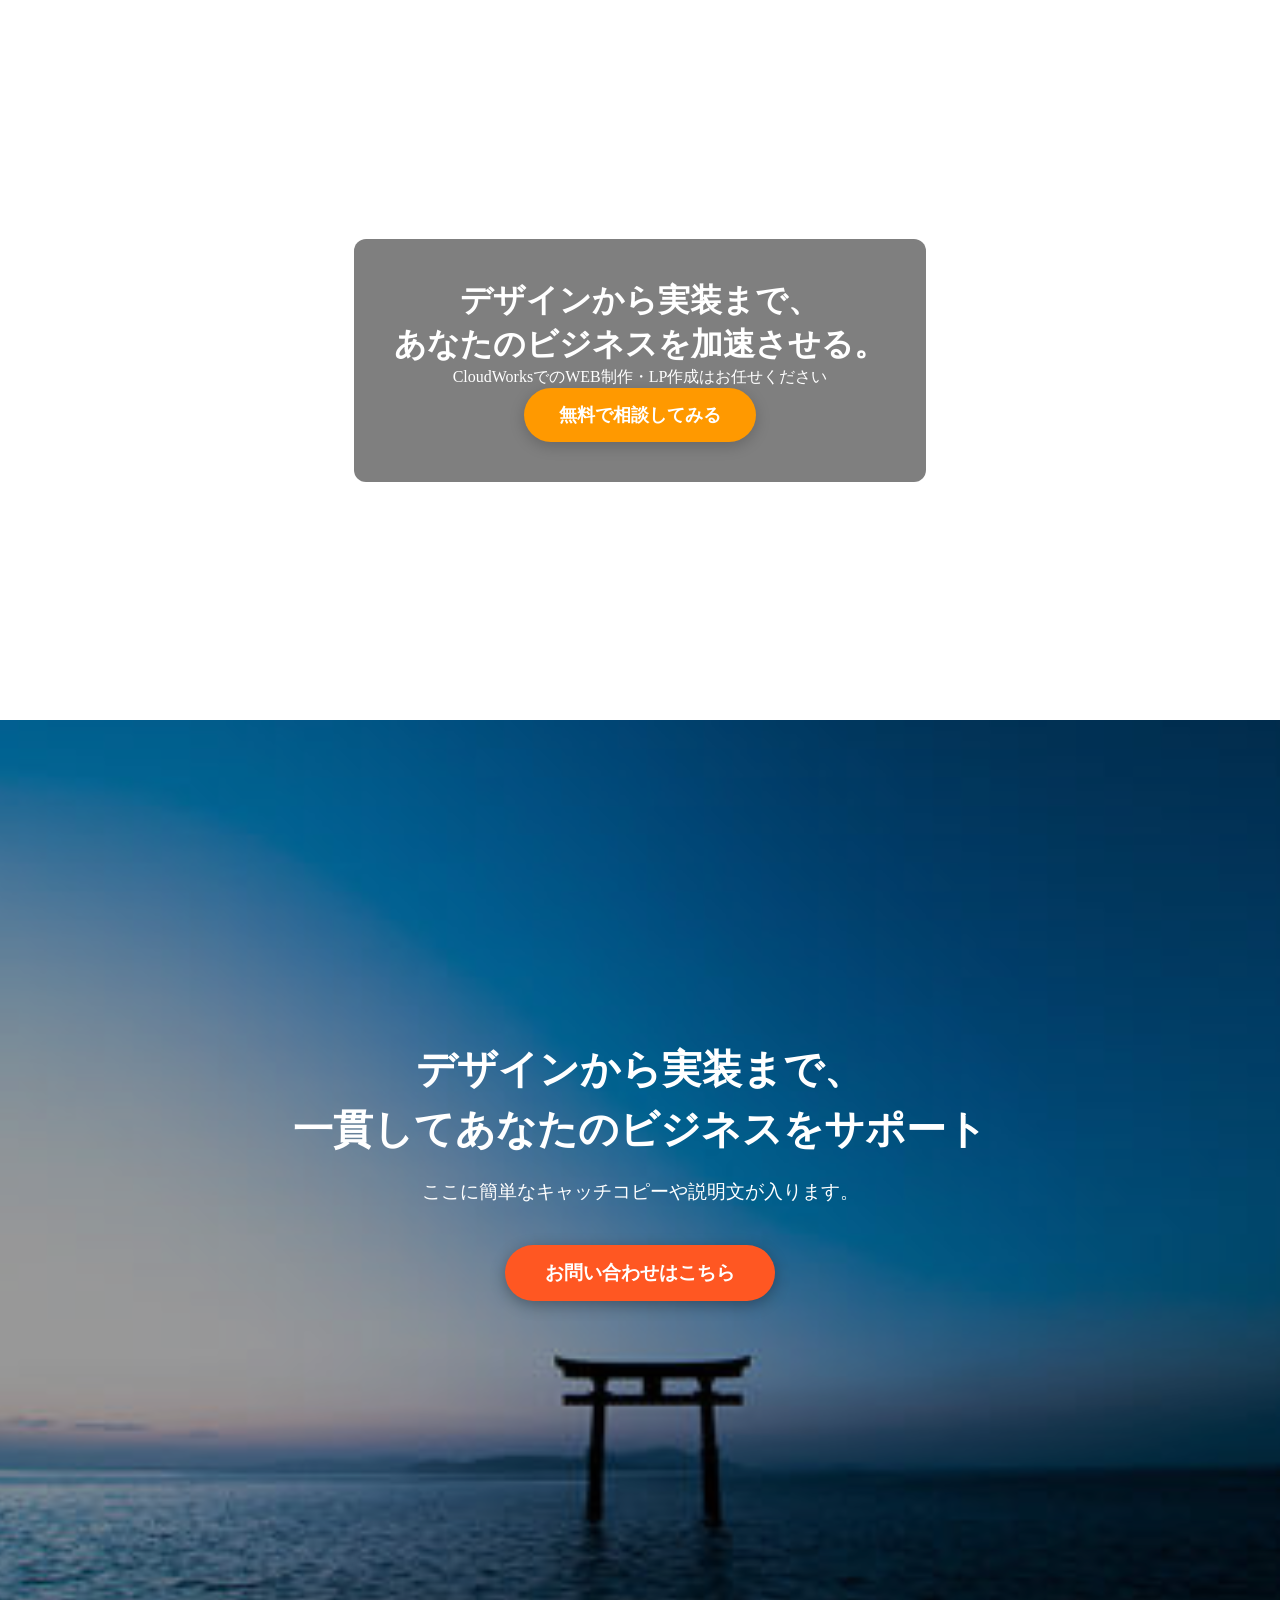
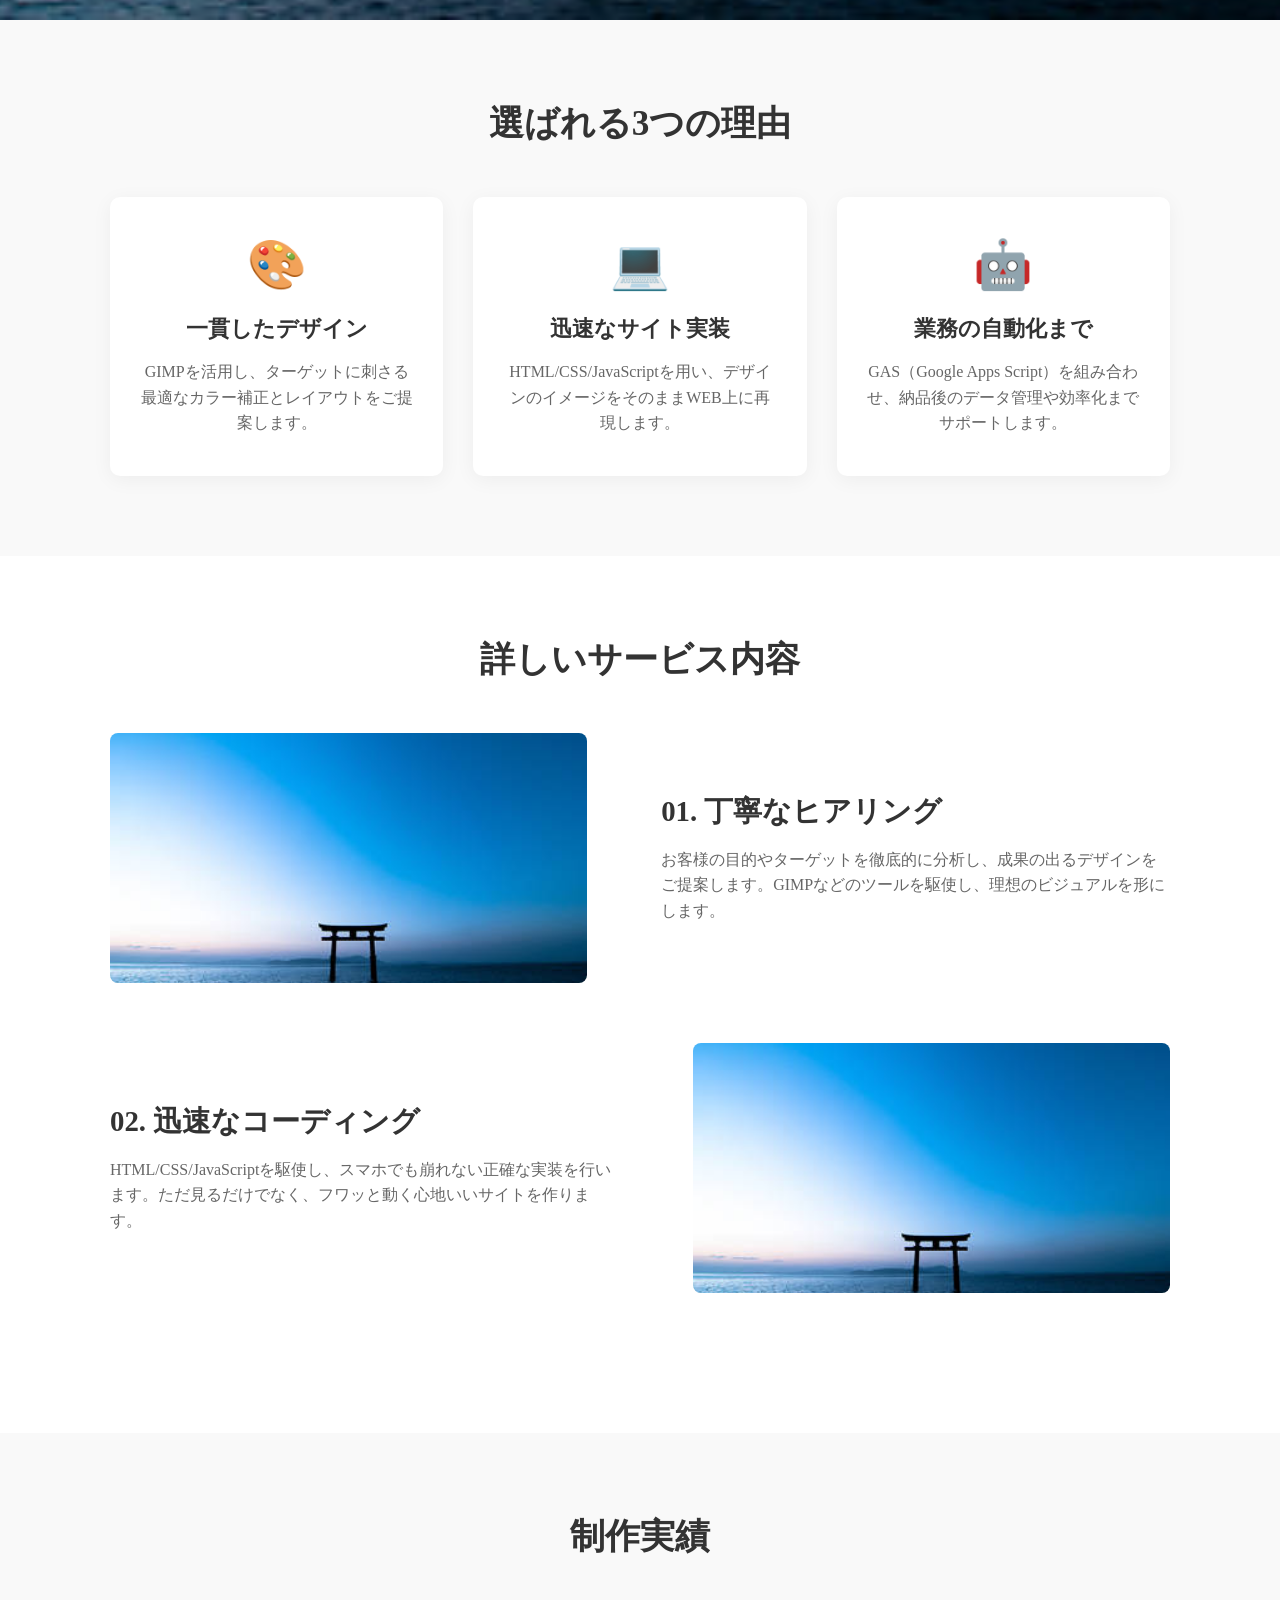
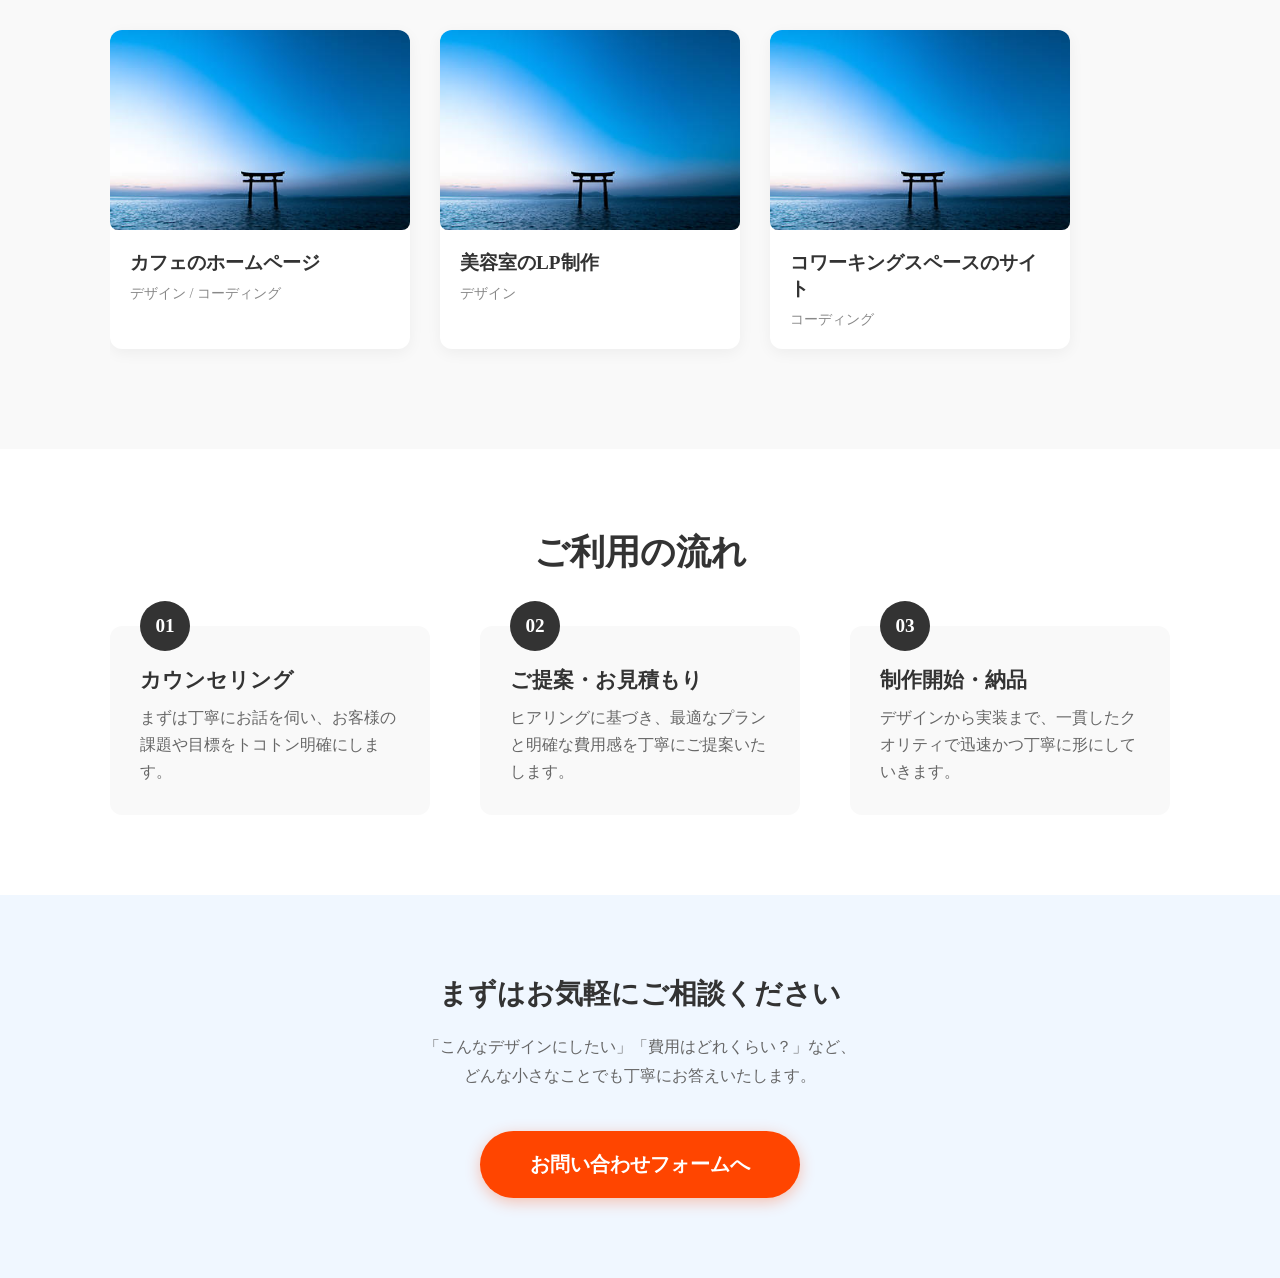
==== index.html @ 04a6c79f "08th : otoiawaseeria" ====
<!DOCTYPE html>
<html lang="ja">
<head>
    <meta charset="UTF-8">
    <meta name="viewport" content="width=device-width, initial-scale=1.0">
    <title>LP練習作成</title>
    <link rel="stylesheet" href="style.css">
</head>
<body>

    <header class="hero-view">
        <div class="hero-container">
            <h1 class="hero-title">デザインから実装まで、<br>あなたのビジネスを加速させる。</h1>
            <p class="hero-subtitle">CloudWorksでのWEB制作・LP作成はお任せください</p>
            <a href="#" class="hero-btn">無料で相談してみる</a>
        </div>
    </header>

    <section class="main-visual">
        <div class="main-visual-content">
            <h1>デザインから実装まで、<br>一貫してあなたのビジネスをサポート</h1>
            <p>ここに簡単なキャッチコピーや説明文が入ります。</p>
            <a href="#" class="cta-button">お問い合わせはこちら</a>
        </div>
    </section>

    <section class="features">
        <div class="container">
            <h2 class="section-title">選ばれる3つの理由</h2>
            
            <div class="features-grid">
                <div class="feature-item">
                    <div class="feature-icon">🎨</div>
                    <h3>一貫したデザイン</h3>
                    <p>GIMPを活用し、ターゲットに刺さる最適なカラー補正とレイアウトをご提案します。</p>
                </div>
                
                <div class="feature-item">
                    <div class="feature-icon">💻</div>
                    <h3>迅速なサイト実装</h3>
                    <p>HTML/CSS/JavaScriptを用い、デザインのイメージをそのままWEB上に再現します。</p>
                </div>
                
                <div class="feature-item">
                    <div class="feature-icon">🤖</div>
                    <h3>業務の自動化まで</h3>
                    <p>GAS（Google Apps Script）を組み合わせ、納品後のデータ管理や効率化までサポートします。</p>
                </div>
            </div>

        </div>
    </section>

    <section class="services">
        <div class="container">
            <h2 class="section-title">詳しいサービス内容</h2>
            
            <div class="service-item">
                <div class="service-img">
                    <div class="dummy-img"></div>
                </div>
                <div class="service-text">
                    <h3>01. 丁寧なヒアリング</h3>
                    <p>お客様の目的やターゲットを徹底的に分析し、成果の出るデザインをご提案します。GIMPなどのツールを駆使し、理想のビジュアルを形にします。</p>
                </div>
            </div>

            <div class="service-item reverse">
                <div class="service-img">
                    <div class="dummy-img"></div>
                </div>
                <div class="service-text">
                    <h3>02. 迅速なコーディング</h3>
                    <p>HTML/CSS/JavaScriptを駆使し、スマホでも崩れない正確な実装を行います。ただ見るだけでなく、フワッと動く心地いいサイトを作ります。</p>
                </div>
            </div>

        </div>
    </section>
    
    <section class="works">
        <div class="container">
            <h2 class="section-title">制作実績</h2>
            
            <div class="works-slider">
                
                <div class="work-card">
                    <div class="work-img"></div>
                    <div class="work-info">
                        <h3>カフェのホームページ</h3>
                        <p>デザイン / コーディング</p>
                    </div>
                </div>

                <div class="work-card">
                    <div class="work-img"></div>
                    <div class="work-info">
                        <h3>美容室のLP制作</h3>
                        <p>デザイン</p>
                    </div>
                </div>

                <div class="work-card">
                    <div class="work-img"></div>
                    <div class="work-info">
                        <h3>コワーキングスペースのサイト</h3>
                        <p>コーディング</p>
                    </div>
                </div>

            </div>
        </div>
    </section>

    <section class="steps">
        <div class="container">
            <h2 class="section-title">ご利用の流れ</h2>
            
            <div class="step-list">
                
                <div class="step-item">
                    <div class="step-number">01</div>
                    <div class="step-content">
                        <h3>カウンセリング</h3>
                        <p>まずは丁寧にお話を伺い、お客様の課題や目標をトコトン明確にします。</p>
                    </div>
                </div>

                <div class="step-item">
                    <div class="step-number">02</div>
                    <div class="step-content">
                        <h3>ご提案・お見積もり</h3>
                        <p>ヒアリングに基づき、最適なプランと明確な費用感を丁寧にご提案いたします。</p>
                    </div>
                </div>

                <div class="step-item">
                    <div class="step-number">03</div>
                    <div class="step-content">
                        <h3>制作開始・納品</h3>
                        <p>デザインから実装まで、一貫したクオリティで迅速かつ丁寧に形にしていきます。</p>
                    </div>
                </div>

            </div>
        </div>
    </section>

    <section class="cta-section">
        <div class="cta-container">
            <h2 class="cta-title">まずはお気軽にご相談ください</h2>
            <p class="cta-text">「こんなデザインにしたい」「費用はどれくらい？」など、<br>どんな小さなことでも丁寧にお答えいたします。</p>
        
            <a href="#" class="cta-btn">お問い合わせフォームへ</a>
        </div>
    </section>

    <script src="script.js"></script>

</body>
</html>
---- style.css ----
/* 1. 画面全体の無駄な余白をリセットする */
* {
    margin: 0;
    padding: 0;
    box-sizing: border-box;
}

/* ==========================================
   ヒーロービュー（メインビジュアル）のスタイル
   ========================================== */
.hero-view {
    /* 💡 画面の横幅いっぱいに広げ、高さは画面の高さの80%（80vh）にする */
    width: 100%;
    height: 80vh; 
    
    /* 💡 背景画像の設定（画像URLは仮のものです） */
    background-image: url('https://images.unsplash.com/photo-1507238691740-187a5b1d37b8?auto=format&fit=crop&w=1600&q=80');
    
    /* 💥 ここがプロの背景画像コントロール3点セット！ */
    background-position: center;   /* 画像の中心がいつも真ん中にくるようにする */
    background-size: cover;       /* 画像の比率を保ったまま、箱いっぱいに隙間なく広げる */
    background-repeat: no-repeat; /* 画像が小さくてもリピート（タイル並び）させない */
/* ⏬ ここからを【追記】します！ */
    display: flex;                  /* 中身をFlexboxのルールにする */
    align-items: center;            /* 【お馴染み】縦方向のど真ん中 */
    justify-content: center;         /* 【お馴染み】横方向のど真ん中 */
}

/* 💡 新しくここを書き足します！ */
.hero-container {
    text-align: center;             /* 中の文字を中央揃えにする */
    padding: 40px;
    background-color: rgba(0, 0, 0, 0.5); /* 🕶️ 黒（0,0,0）の透明度50%（0.5）のフィルター */
    border-radius: 12px;            /* フィルターの四隅をちょっと丸くしてオシャレに */
    color: #ffffff;                 /* 中の文字色をすべて「白」にする */
}

/* 💡 リンク（ボタン）本人を直接指名して、ブラウザのルールを上書きする！ */
.hero-btn {
    display: inline-block;       /* 上下左右にキレイな余白（padding）を作れるようにする */
    background-color: #ff9900;   /* 🍊 パッと目を引くオレンジ色の座布団 */
    color: #ffffff;              /* 💡 本人に直接「白になれ！」と命じることで、青色を撃退！ */
    text-decoration: none;       /* ❌ ブラウザが勝手につけた「下線」を消し去る */
    
    /* ここからボタンの見た目を整えるお馴染みの設定 */
    padding: 15px 35px;          /* ボタンの中の余白（上下 15px、左右 35px） */
    font-size: 18px;             /* 文字をちょっと大きく */
    font-weight: bold;           /* 文字を太字に */
    border-radius: 30px;         /* カプセル型の丸いボタンにする */
    box-shadow: 0 4px 15px rgba(0,0,0,0.2); /* 浮かせるためのうっすらとした影 */
    transition: all 0.3s;        /* マウスを乗せたときの動きを滑らかにするお守り */
}

/* 💡 【復習】マウスを乗せた（hover）ときのピカッとエフェクト */
.hero-btn:hover {
    background-color: #ffb347;   /* ちょっと明るいオレンジ色にする */
    transform: translateY(-3px);  /* ボタンが上に3pxピョコッと浮き上がる */
}

/* 2. ファーストビュー全体のデザイン */
.main-visual {
    /* 用意した背景画像を表示（main-bg.jpg を読み込みます） */
    background-image: url('main-bg.jpg');
    /* 画像を常に画面中央に配置 */
    background-position: center;
    /* 画像の縦横比を保ったまま、画面いっぱいに引き伸ばす */
    background-size: cover;
    background-repeat: no-repeat;

    /* 高さを「画面の縦幅ぴったり（100vh）」にする */
    height: 100vh;
    width: 100%;

    /* 中の文字を上下左右の「真ん中」に集める魔法のコード */
    display: flex;
    justify-content: center;
    align-items: center;
    
    /* 文字を読みやすくするために、画像の上に少し黒いフィルターをかける */
    background-color: rgba(0, 0, 0, 0.4);
    background-blend-mode: overlay;
}

/* 3. 中央に集まった文字・ボタンのデザイン */
.main-visual-content {
    text-align: center; /* 文字を中央揃えに */
    color: #ffffff;     /* 文字色を白に */
    padding: 0 20px;    /* スマホで見たときに左右に少し余白を作る */
}

.main-visual-content h1 {
    font-size: 2.5rem;   /* 文字の大きさ */
    font-family: "Helvetica Neue", Arial, "Hiragino Kaku Gothic ProN", sans-serif; /* フォント設定 */
    line-height: 1.5;    /* 行間 */
    margin-bottom: 20px; /* 下の文章とのスキマ */

    /* 👇ここを追加！：最初は透明にして、下に30pxずらして隠しておく */
    opacity: 0;
    transform: translateY(30px);
    
    /* 👇ここを追加！：動かしたいプロパティ（透明度と位置）をピンポイント指名して、0.8秒かける */
    transition: opacity 0.8s ease, transform 0.8s ease;
}

/* 👇ここを追加！：JSが「fade-in」というシールを貼ったら、100%表示にして元の位置(0)に戻す */
.main-visual-content h1.fade-in {
    opacity: 1;
    transform: translateY(0);
}

/* 説明文（P）のデザイン */
.main-visual-content p {
    font-size: 1.2rem;
    margin-bottom: 40px; /* 下のボタンとのスキマ */
}

/* 4. お問い合わせボタン（CTA）のデザイン */
.cta-button {
    display: inline-block;
    background-color: #ff5722; /* 目立つオレンジ色 */
    color: #ffffff;
    text-decoration: none;     /* リンクの下線を消す */
    padding: 15px 40px;        /* ボタンの内側の余白（上下、左右） */
    font-size: 1.2rem;
    font-weight: bold;
    border-radius: 50px;       /* 角を丸くしてカプセル型に */
    box-shadow: 0 4px 15px rgba(0, 0, 0, 0.3); /* 高級感を出す影 */
    transition: all 0.3s ease; /* マウスを乗せた時の動きを滑らかに */
}

/* ボタンにマウスを乗せた時（ホバー）の動き */
.cta-button:hover {
    background-color: #e64a19; /* 少し濃いオレンジに */
    transform: translateY(-3px); /* 3ピクセル上にふわっと浮き上がる */
    box-shadow: 0 6px 20px rgba(0, 0, 0, 0.4); /* 影を強くする */
}

/* ==========================================
   4. 特徴（Features）セクションのデザイン
   ========================================== */

/* セクション全体の背景と余白 */
.features {
    background-color: #f9f9f9; /* 少し温かみのある薄いグレー背景 */
    padding: 80px 0;           /* 上下にたっぷり80pxの余白をあけて高級感を出す */
}

/* ★例のコンテナ！コンテンツの横幅を中央に制限する */
.container {
    max-width: 1100px;         /* どんな大画面でも中身は1100pxの中に収める */
    margin: 0 auto;            /* 左右の余白を自動計算して「真ん中寄せ」にする */
    padding: 0 20px;           /* スマホ画面のときに、左右ぴったりにくっつくのを防ぐ */
}

/* セクションのタイトル（選ばれる3つの理由） */
.section-title {
    text-align: center;
    font-size: 2.2rem;
    color: #333333;            /* 真っ黒ではなく、少し優しい高級感のある黒 */
    margin-bottom: 50px;       /* タイトルの下のスキマ */
    position: relative;
}

/* ★新しい並べ方の武器：「CSS Grid（グリッド）」 */
.features-grid {
    display: grid;
    /* 「同じ幅の列を、3つ均等に並べる」という魔法の命令 */
    grid-template-columns: repeat(auto-fit, minmax(280px, 1fr));
    /* カードとカードの間のスキマ（縦横とも30pxあける） */
    gap: 30px;
}

/* 3つのカード、それぞれのデザイン（GIMPのレイヤー感覚） */
.feature-item {
    background-color: #ffffff; /* カード自体は純白にして目立たせる */
    padding: 40px 30px;        /* カードの内側の余白（上下40px、左右30px） */
    border-radius: 10px;       /* 角を少し丸くして柔らかい印象に */
    text-align: center;
    /* カードの下側に、うっすらと上品な影をつける（立体感） */
    box-shadow: 0 4px 20px rgba(0, 0, 0, 0.05);
    transition: all 0.3s ease; /* マウスを乗せた時のアニメーション用 */
}

/* カードにマウスを乗せたときの動き（ホバー効果） */
.feature-item:hover {
    transform: translateY(-10px); /* 上に10pxふわっと浮き上がる */
    box-shadow: 0 12px 30px rgba(0, 0, 0, 0.12); /* 影を濃くして浮遊感を出す */
}

/* カードの中の絵文字（アイコン） */
.feature-icon {
    font-size: 3rem;           /* 絵文字を大きく */
    margin-bottom: 20px;       /* 絵文字の下のスキマ */
}

/* カードの中の見出し（H3） */
.feature-item h3 {
    font-size: 1.4rem;
    color: #333333;
    margin-bottom: 15px;       /* 見出しの下のスキマ */
}

/* カードの中の説明文（P） */
.feature-item p {
    font-size: 1rem;
    color: #666666;            /* 本文は少し薄めのグレーにして読みやすく */
    line-height: 1.6;          /* しっかり行間をあけて可読性を上げる */
}

/* ==========================================
   レイアウト①：メディアオブジェクト（Zレイアウト）
========================================== */

/* セクション全体の上下のスキマをしっかりあける */
.services {
    padding: 80px 0;
    background-color: #ffffff; /* 背景は白 */
}

/* 画像と文章を包む「横長の1行分の箱」 */
.service-item {
    display: flex;              /* 💡中の画像と文章を横並びにする */
    align-items: center;        /* 上下の中央で綺麗に整列させる */
    justify-content: space-between; /* 画像と文章を左右の両端にパキッと離す */
    margin-bottom: 60px;        /* 1行目と2行目の間のスキマ */
}

/* 左右交互（Zレイアウト）にするための超・重要プロパティ！ */
.service-item.reverse {
    flex-direction: row-reverse; /* 💡横並びの順番を「右から左」に大逆転させる！ */
}

/* 画像エリアの横幅を全体の「45%」にする */
.service-img {
    width: 45%;
}

/* まだ本物の画像がないので、GIMPのキャンバスのようなグレーの箱を作っておく */
/* 📸 本物の写真を載せるときの、本来の姿 */
.dummy-img {
    height: 250px;              /* 高さを決める */
    border-radius: 8px;         /* 角を丸くする */
    
    /* 🔴ここから下が、本番で新しく入れ替わるコード */
    background-image: url('main-bg.jpg'); /* 本物の写真を敷く */
    background-size: cover;               /* 縦横比を保って型崩れ防止 */
    background-position: center;          /* 写真の真ん中を映す */
}

/* 文章エリアの横幅を全体の「48%」にする（画像との間に3%の隙間ができる） */
.service-text {
    width: 48%;
}

/* 見出しの文字を少し大きく、太く */
.service-text h3 {
    font-size: 1.8rem;
    margin-bottom: 15px;
    color: #333;
}

/* 説明文の読みやすさ調整 */
.service-text p {
    font-size: 1rem;
    line-height: 1.6;
    color: #666;
}

/* ==========================================
   レイアウト②：実績スライダー
========================================== */

/* セクション全体の上下のスキマ（背景はグレーにして白セクションと交互に！） */
.works {
    padding: 80px 0;
    background-color: #f9f9f9; /* 💡ここをグレーにして区切りを分かりやすく */
    overflow: hidden;          /* 💡画面の右側からはみ出たカードで横スクロールバーが出るのを防ぐお守り */
}

/* スライダー全体を包む大きなレール */
.works-slider {
    display: flex;              /* 💡カードを横一列に並べる */
    gap: 30px;                  /* カードとカードの間のスキマ */
    padding: 20px 0;
    
    /* 👇ここがスライダーの命！ */
    overflow-x: auto;           /* 💡はみ出た分は、指やマウスで横スクロールできるようにする */
    scroll-snap-type: x mandatory; /* 💡スマホでスクロールしたとき、カードのキリがいいところでピタッと止まる磁石の魔法 */
    
    /* Windowsなどで出る不格好なスクロールバーを非表示にする設定 */
    -ms-overflow-style: none;
    scrollbar-width: none;
}
.works-slider::-webkit-scrollbar {
    display: none; /* Google ChromeやSafari用 */
}

/* 実績カード1枚ずつの設定 */
.work-card {
    flex: 0 0 300px;            /* 💡超重要：「画面が狭くなっても絶対に縮むな！幅は300pxを死守せよ！」という命令 */
    background-color: #ffffff;  /* カードの背景は白 */
    border-radius: 12px;        /* 角丸 */
    overflow: hidden;           /* 中の画像が角丸からはみ出さないようにトリミング */
    box-shadow: 0 4px 15px rgba(0,0,0,0.05); /* うっすら高級感のある影 */
    scroll-snap-align: start;   /* 💡さっきの磁石の止まる位置を「カードの左端」に設定 */
}

/* グレーの仮画像エリア（GIMPのキャンバス風） */
.work-img {
    height: 200px;                 /* ① 高さを決める */
    background-image: url('main-bg.jpg'); /* ② 本物の画像（ファイル名）を指定する */
    background-size: cover;        /* ③ 縦横比を保って、箱いっぱいに広げて型崩れ防止！ */
    background-position: center;   /* ④ 画像の真ん中が映るように配置！ */
    
    border-radius: 8px;            /* （角丸のデザインも残しておきましょう！） */
}

/* カードの下半分の文字エリア */
.work-info {
    padding: 20px;
}

/* 実績のタイトル */
.work-info h3 {
    font-size: 1.2rem;
    margin-bottom: 8px;
    color: #333;
}

/* 実績のカテゴリー（デザイン / コーディングなど） */
.work-info p {
    font-size: 0.9rem;
    color: #888;
}

/* ==========================================
   レイアウト③：3ステップ（手順）
========================================== */

/* セクション全体の上下のスキマ（背景は真っ白に戻す！） */
.steps {
    padding: 80px 0;
    background-color: #ffffff; /* 💡グレーの次だから、ここは白にして交互のリズムをキープ！ */
}

/* 3つのステップを包む大きな箱（パソコンでは横並び、スマホでは縦並びにするためのFlexbox） */
.step-list {
    display: flex;
    flex-direction: column;    /* 💡基本は縦並び（スマホ用） */
    gap: 50px;                  /* ステップ同士のスキマ */
}

/* ステップカード1枚ずつの設定 */
.step-item {
    position: relative;         /* 💡超重要：「数字のバッジ」を上に浮かせるための【基準のピン】を刺す！ */
    background-color: #f9f9f9;  /* カードの背景はうっすらグレー */
    border-radius: 12px;        /* お馴染みの角丸 */
    padding: 40px 30px 30px;    /* 💡数字が上に載るので、上の余白（40px）を少し広めにする高級感のpadding */
}

/* 🎯 頭の上にドカンと載せる数字のバッジ */
.step-number {
    position: absolute;         /* 💡超重要：「親の箱を無視して、好きな場所にワープする」という空中浮遊の魔法！ */
    top: -25px;                 /* 💡上に 25px 分だけ、わざとはみ出させて浮かせる！ */
    left: 30px;                 /* 左端から 30px の位置に配置 */
    
    width: 50px;
    height: 50px;
    background-color: #333333;  /* 数字の背景は引き締まる黒（またはメインカラー） */
    color: #ffffff;             /* 数字の色は白 */
    font-weight: bold;
    font-size: 1.2rem;
    border-radius: 50%;         /* 💡綺麗な「正円（丸バッジ）」にする裏技！ */
    
    /* 円の中の数字をど真ん中に持ってくるいつものFlexbox */
    display: flex;
    align-items: center;
    justify-content: center;
}

/* ステップ内の見出し（カウンセリングなど） */
.step-content h3 {
    font-size: 1.3rem;
    color: #333333;
    margin-bottom: 10px;
}

/* ステップ内の本文 */
.step-content p {
    font-size: 1.0rem;
    color: #666666;
    line-height: 1.7;
}

/* ==========================================
   CTA（お問い合わせ誘導）のスタイル
   ========================================== */
.cta-section {
    width: 100%;
    padding: 80px 20px;          /* 上下にたっぷり余白を空けて、主役感を出す */
    background-color: #f0f7ff;   /* 🧊 信頼感・安心感を与える、ごく薄い爽やかなブルー */
}

.cta-container {
    max-width: 600px;            /* 文字が横に広がりすぎて読みづらくなるのを防ぐ */
    margin: 0 auto;              /* 💡【お馴染み】箱ごと画面の中央に配置する */
    text-align: center;          /* 中の文字やボタンをすべて中央揃えにする */
}

.cta-title {
    font-size: 28px;
    color: #333333;
    margin-bottom: 20px;         /* 下の文章との間に余白を空ける */
}

.cta-text {
    font-size: 16px;
    color: #666666;
    line-height: 1.8;            /* 行間をゆったりあけて読みやすくする */
    margin-bottom: 40px;         /* 下のボタンとの間にたっぷり余白を空ける */
}

/* 🎯 出た！リンク（<a>タグ）をボタンに変身させるお守り */
.cta-btn {
    display: inline-block;       /* 💡【復習】これがないと上下の余白が崩れる！ */
    background-color: #ff4500;   /* 💥 行動を促す、いちばん目立つ情熱的なオレンジレッド */
    color: #ffffff;              /* ブラウザのお節介青ルールを上書き */
    text-decoration: none;       /* 下線を消し去る */
    
    padding: 20px 50px;          /* ヒーロービューよりさらに一回り大きく、押しやすく！ */
    font-size: 20px;
    font-weight: bold;
    border-radius: 50px;         /* 綺麗なカプセル型 */
    box-shadow: 0 4px 15px rgba(255, 69, 0, 0.3); /* ボタンと同系色のうっすらとした影 */
    transition: all 0.3s;
}

/* 💡 マウスを乗せた（hover）ときのピカッとエフェクト */
.cta-btn:hover {
    background-color: #ff6347;   /* ちょっと明るい色にして反応を出す */
    transform: translateY(-3px);  /* ピョコッと上に浮かせる */
    box-shadow: 0 6px 20px rgba(255, 69, 0, 0.5); /* 影を濃くして浮遊感をアップ */
}

/* ==========================================
   💻 パソコン用の画面幅になったときの切り替え設定
========================================== */
@media (min-width: 768px) {
    .step-list {
        flex-direction: row;    /* 💡パソコン画面では、縦並びから「横一列」にガバッと切り替える！ */
    }
    .step-item {
        flex: 1;                /* 💡3枚のカードが全部「同じ横幅」で均等に並ぶようにするお守り */
    }
}
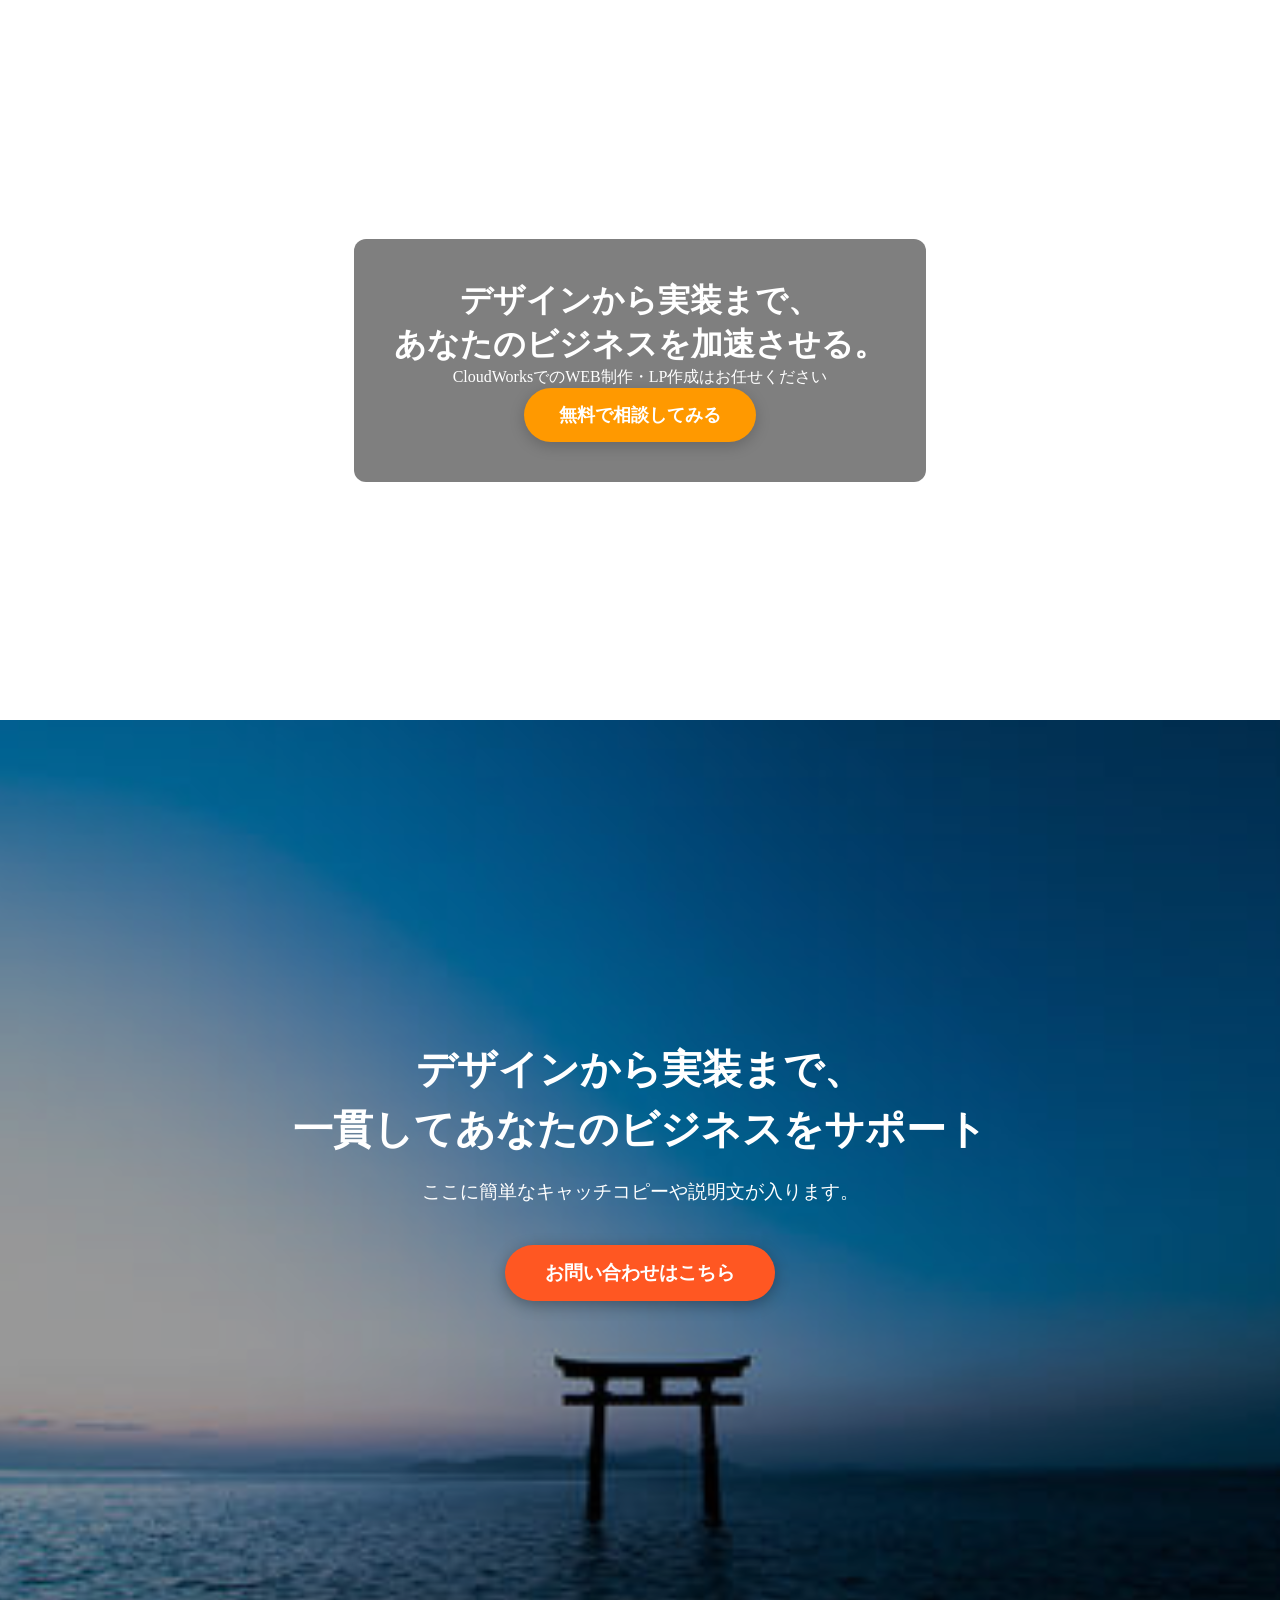
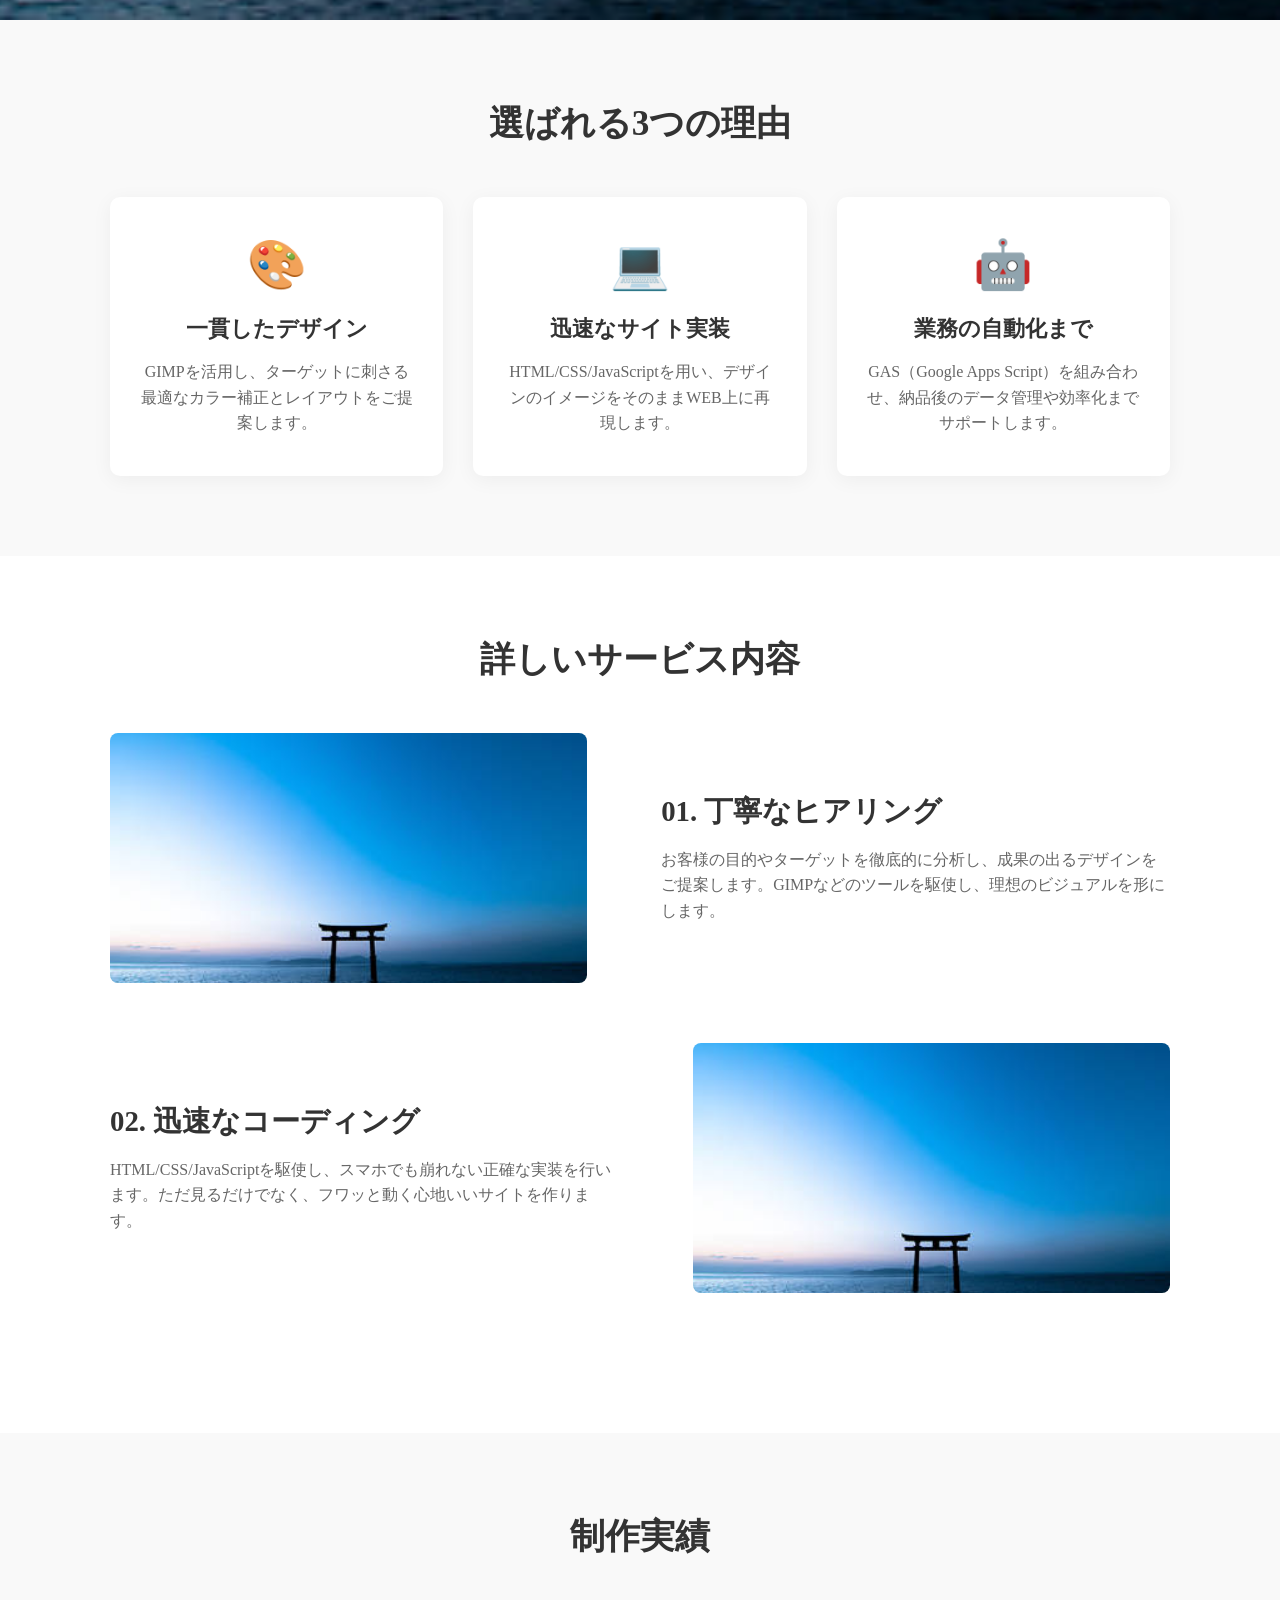
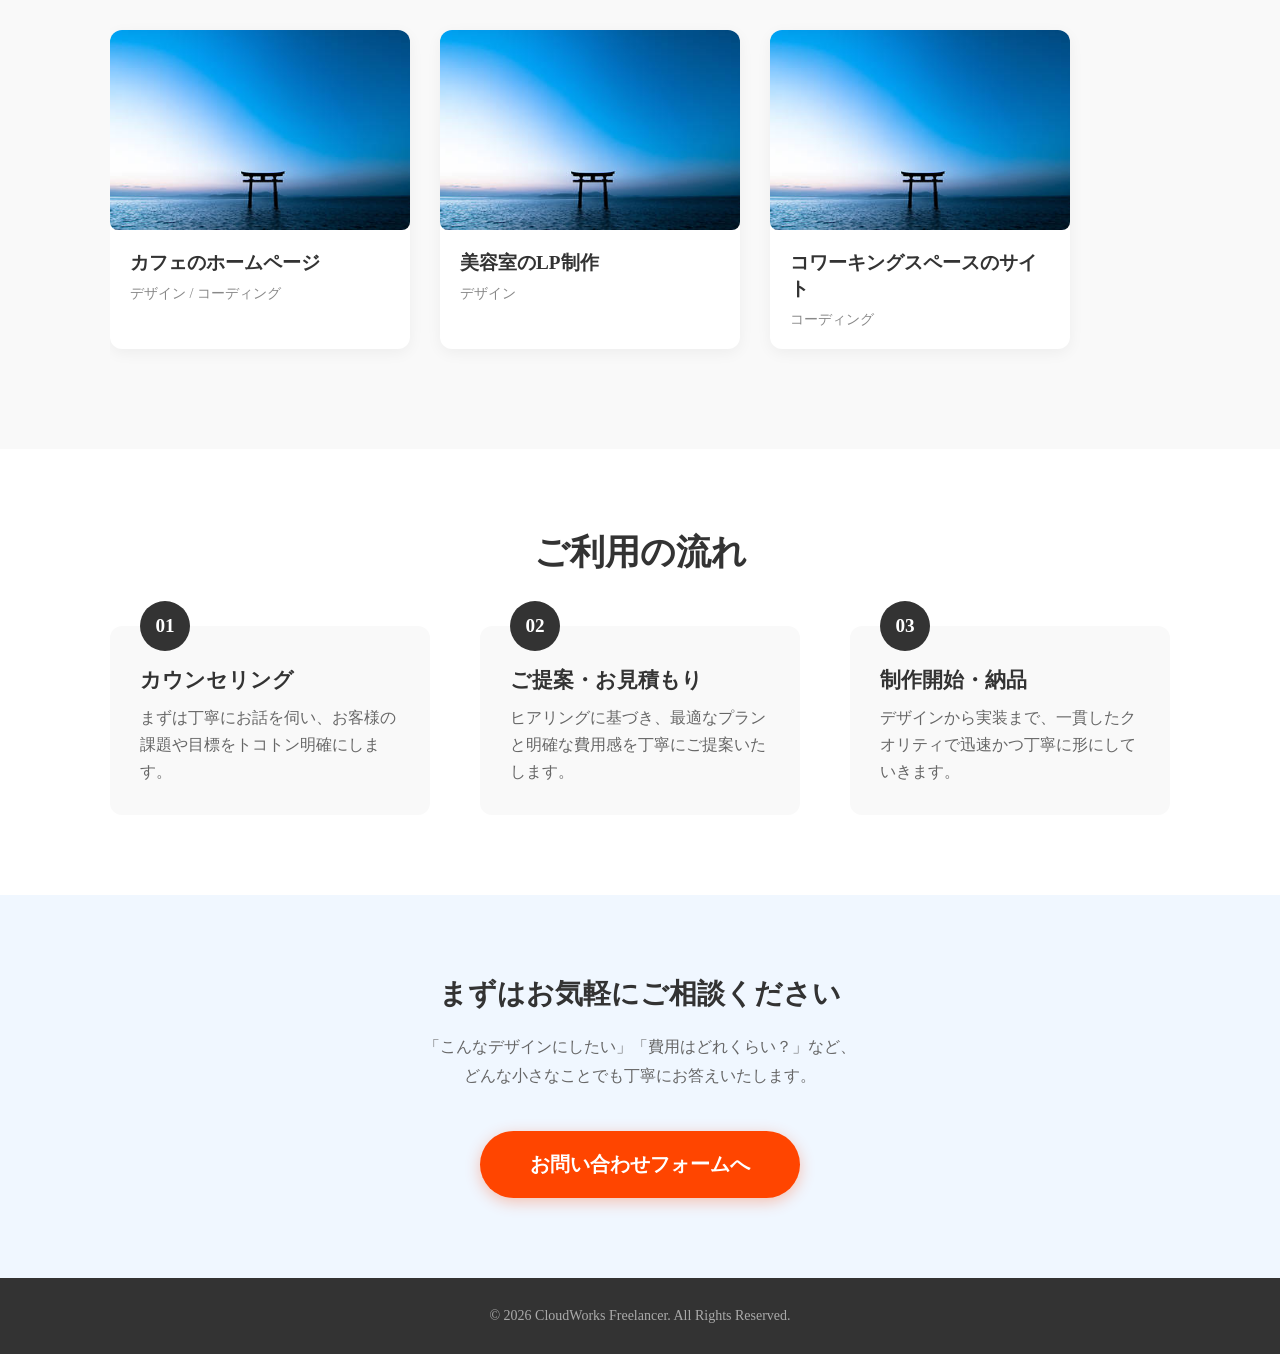
==== commit 3bdb10d5: "09th : フッター" ====
--- a/index.html
+++ b/index.html
@@ -155,6 +155,12 @@
         </div>
     </section>
 
+    <footer class="footer">
+        <div class="footer-container">
+            <p class="copyright">&copy; 2026 CloudWorks Freelancer. All Rights Reserved.</p>
+        </div>
+    </footer>
+
     <script src="script.js"></script>
 
 </body>
--- a/style.css
+++ b/style.css
@@ -443,6 +443,27 @@
 }
 
 /* ==========================================
+   フッター（最下部）のスタイル
+   ========================================== */
+.footer {
+    width: 100%;                 /* 💡【復習】幅は画面全体いっぱい！ */
+    padding: 30px 20px;          /* 上下にほどよい余白を空けてスマートに */
+    background-color: #333333;   /* 🖤 サイト全体をカチッと引き締める濃いグレー（黒系） */
+}
+
+.footer-container {
+    max-width: 600px;            /* 💡【復習】文字が広がりすぎないようにブレーキ */
+    margin: 0 auto;              /* 💡【復習】箱ごと画面の真ん中へ */
+    text-align: center;          /* 💡【復習】中のコピーライト文字を中央揃え */
+}
+
+.copyright {
+    font-size: 14px;             /* 主役ではないので、少し小さめの控えめなサイズに */
+    color: #aaaaaa;              /* 真っ白ではなく、少し目に優しい薄いグレーの文字 */
+    margin: 0;                   /* ブラウザが勝手につける上下の余白をリセット */
+}
+
+/* ==========================================
    💻 パソコン用の画面幅になったときの切り替え設定
 ========================================== */
 @media (min-width: 768px) {
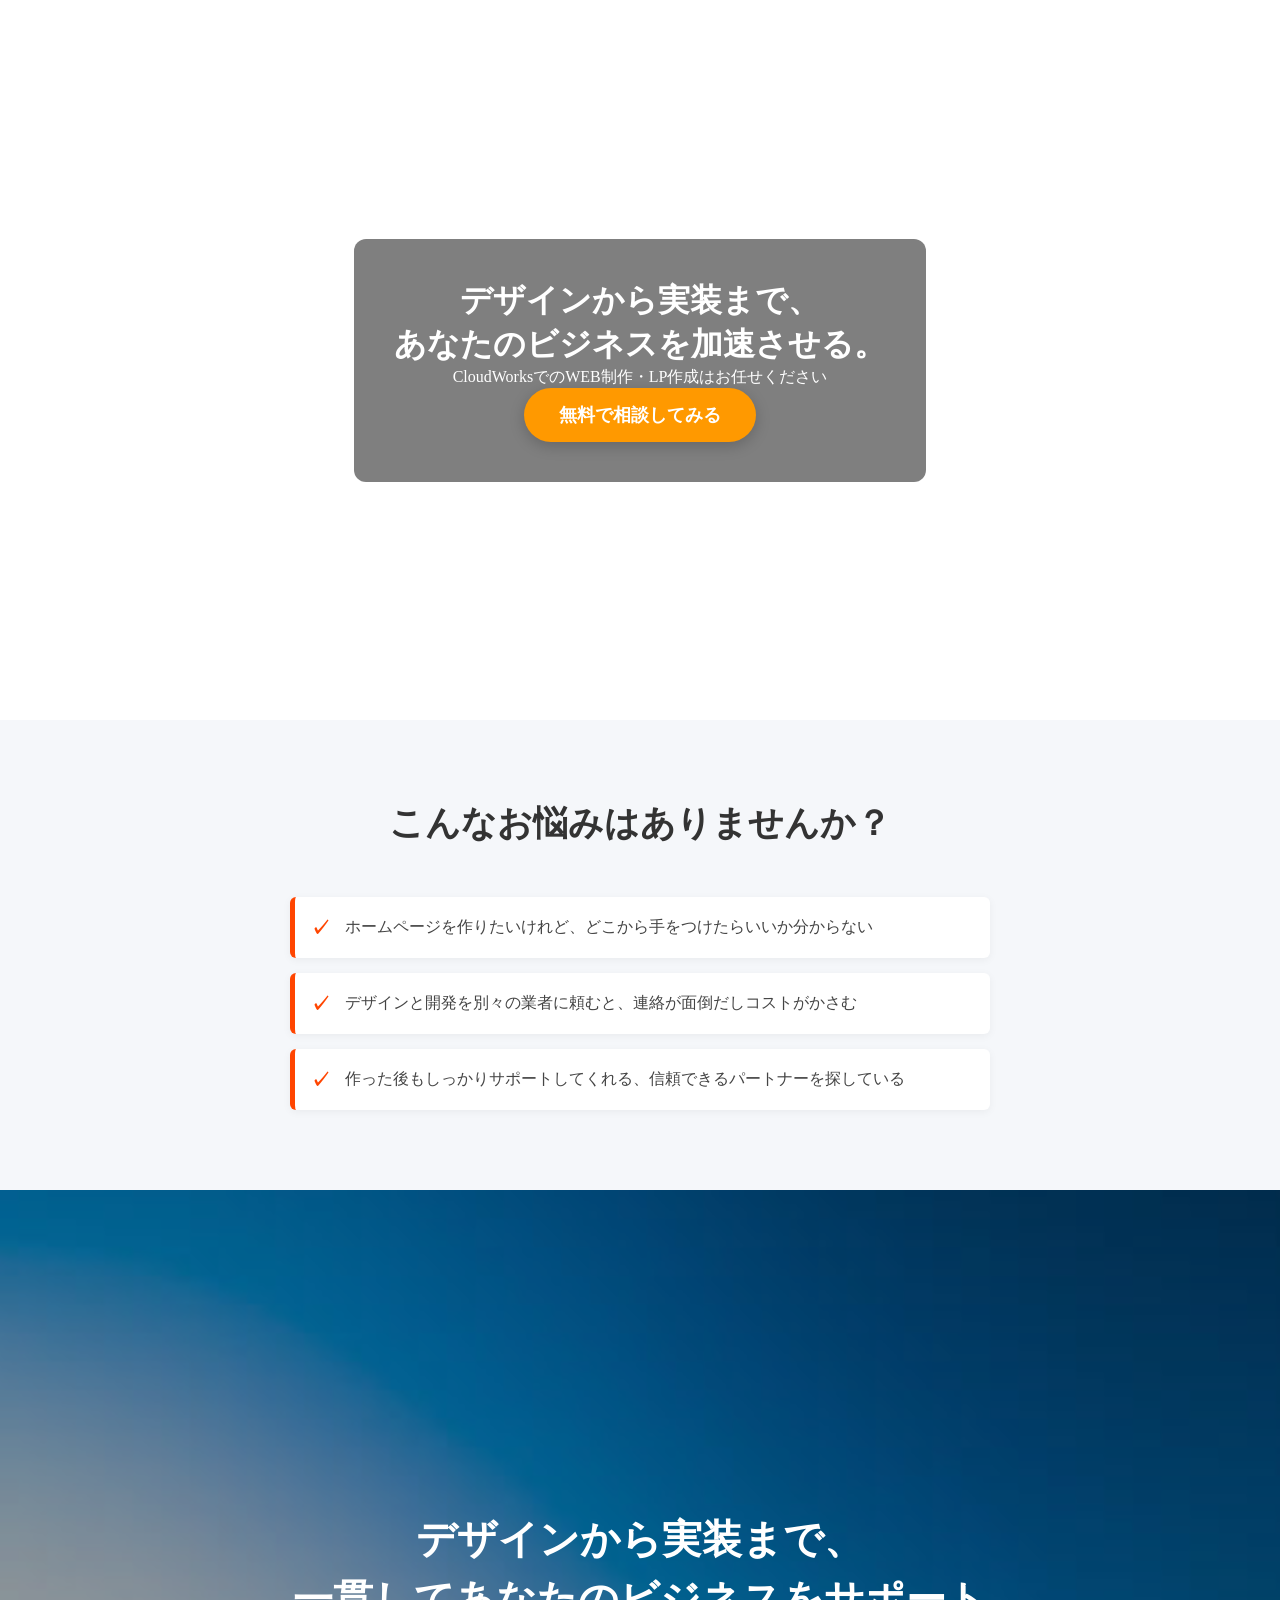
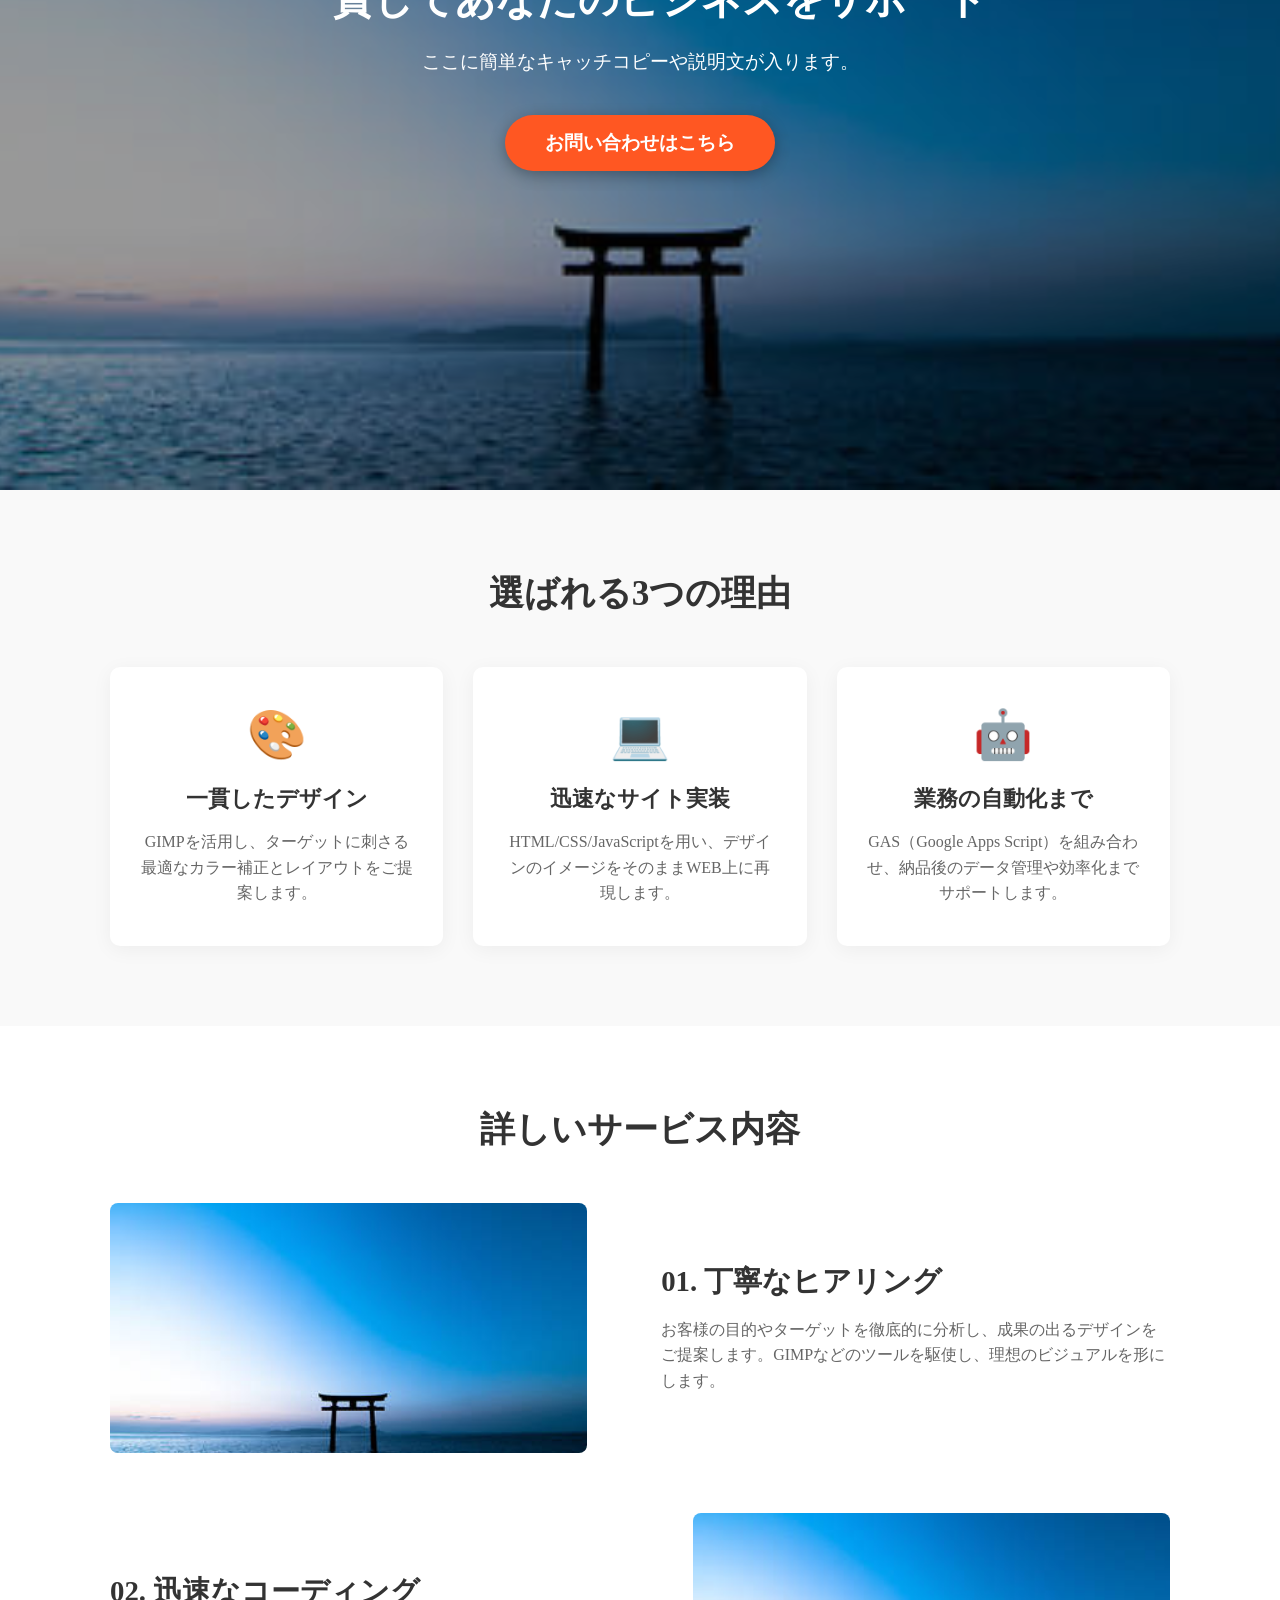
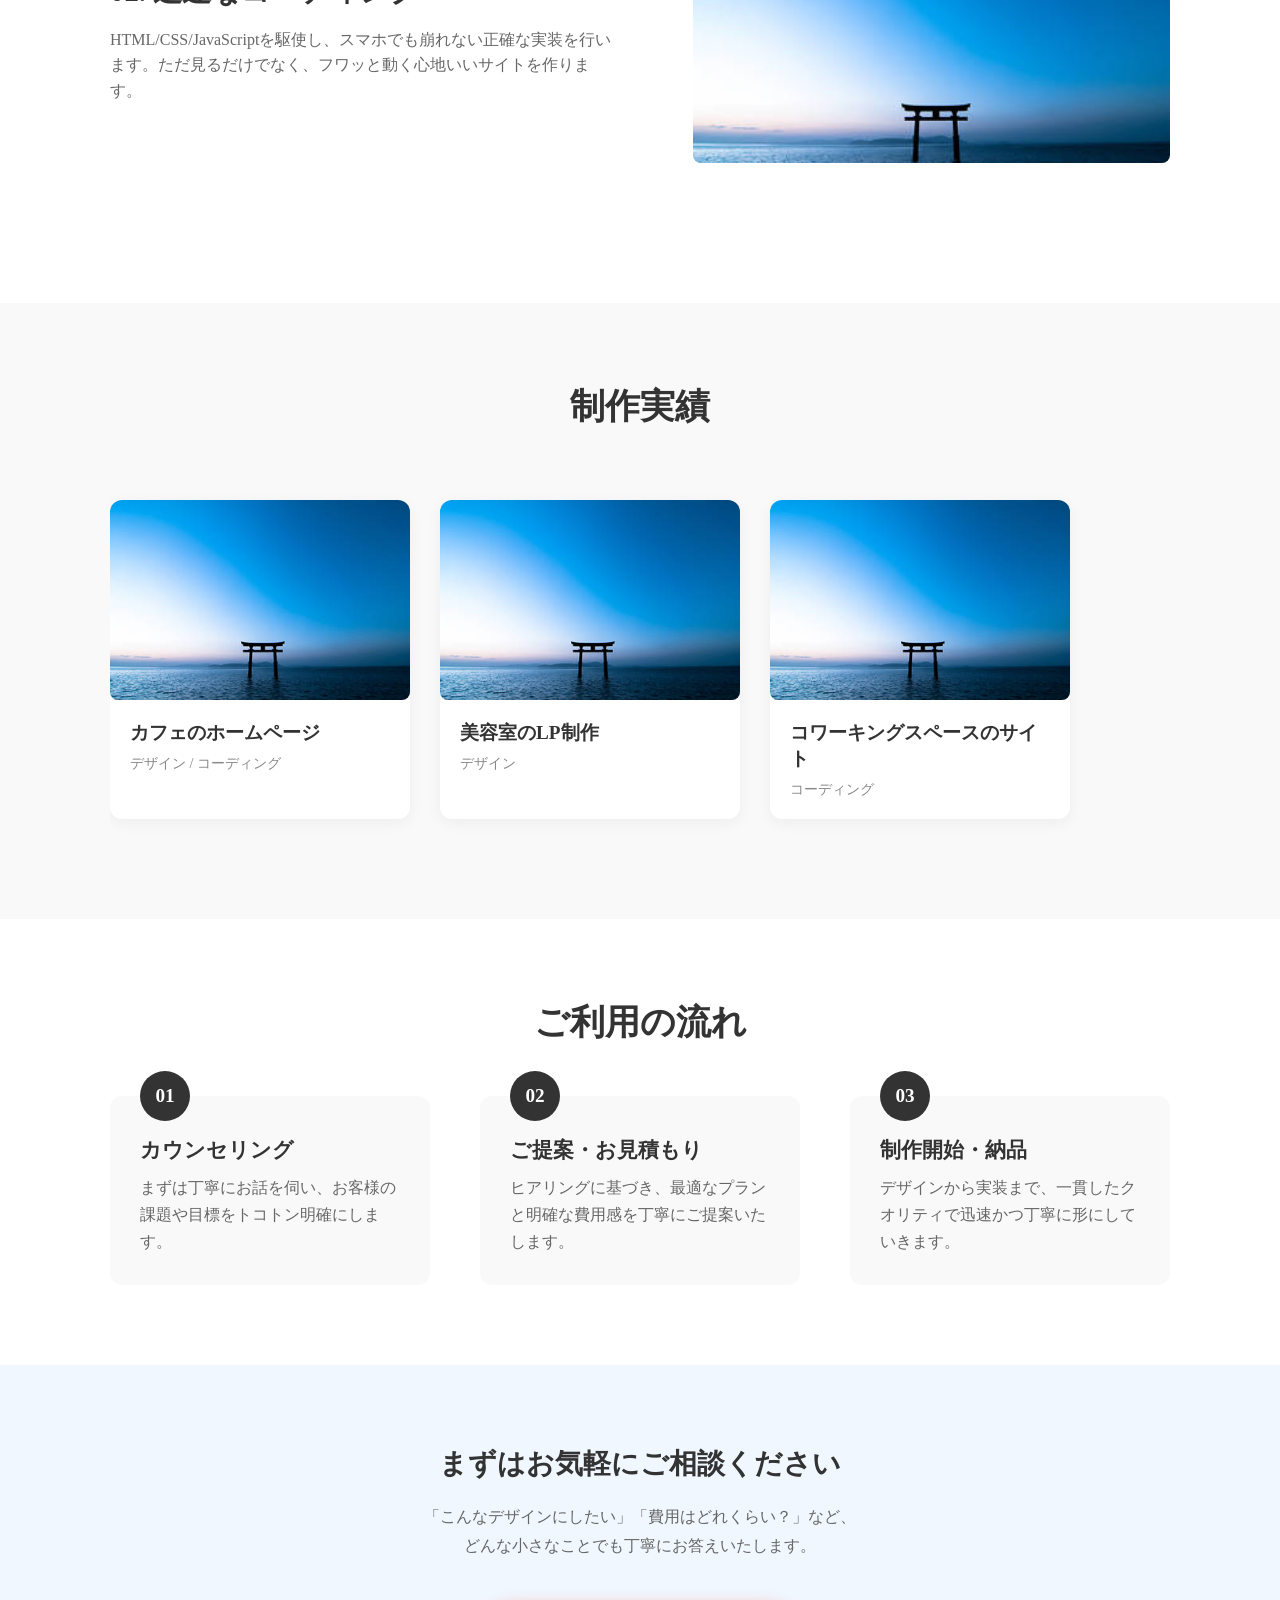
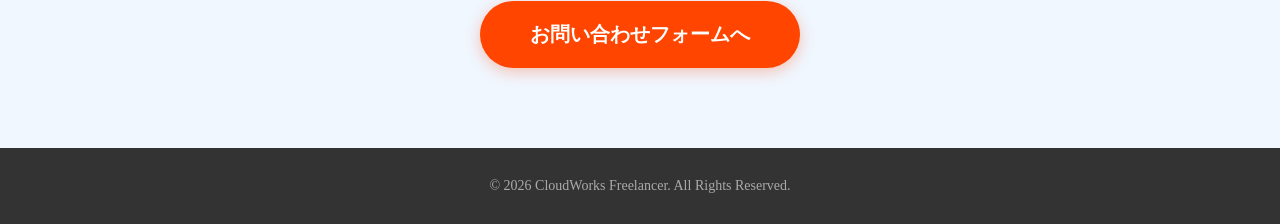
==== commit 703d08cd: "10th : お悩み共感 (縦三つ・中にチェックマーク)" ====
--- a/index.html
+++ b/index.html
@@ -15,6 +15,20 @@
             <a href="#" class="hero-btn">無料で相談してみる</a>
         </div>
     </header>
+
+    <section class="problems">
+        <div class="problems-container">
+        
+            <h2 class="section-title">こんなお悩みはありませんか？</h2>
+        
+            <ul class="problem-list">
+                <li class="problem-item">ホームページを作りたいけれど、どこから手をつけたらいいか分からない</li>
+                <li class="problem-item">デザインと開発を別々の業者に頼むと、連絡が面倒だしコストがかさむ</li>
+                <li class="problem-item">作った後もしっかりサポートしてくれる、信頼できるパートナーを探している</li>
+            </ul>
+
+        </div>
+    </section>
 
     <section class="main-visual">
         <div class="main-visual-content">
--- a/style.css
+++ b/style.css
@@ -73,7 +73,7 @@
 
     /* 中の文字を上下左右の「真ん中」に集める魔法のコード */
     display: flex;
-    justify-content: center;
+    justify-content : center;
     align-items: center;
     
     /* 文字を読みやすくするために、画像の上に少し黒いフィルターをかける */
@@ -464,6 +464,59 @@
 }
 
 /* ==========================================
+   ⑤ お悩み共感セクション
+   ========================================== */
+.problems {
+    width: 100%;                 /* 🌍 ルール①：一番外の箱の幅は全体 */
+    padding: 80px 20px;          /* 📏 ルール②：高級感を出す上下80pxの余白 */
+    background-color: #f5f7fa;   /* 🎨 ルール③：ちょっと落ち着いた、ごく薄いグレー */
+}
+
+.problems-container {
+    max-width: 700px;            /* 🧱 文章が横に広がりすぎないようにブレーキをかける */
+    margin: 0 auto;              /* 📦 箱ごと画面の真ん中へ引っ越し */
+}
+
+/* 📋 箇条書きを包む親玉のリスト（ul） */
+.problem-list {
+    list-style: none;            /* 🧼 ブラウザの勝手な「黒丸（・）」を消し去るお守り */
+    padding: 0;                  /* 🧼 ブラウザの勝手な左側の内側余白をリセット */
+    margin: 0;                   /* 🧼 防衛策：外側の余白も完全にゼロにしておく */
+}
+
+/* 👶 リストの中の1つ1つの項目（li） */
+.problem-item {
+    background-color: #ffffff;   /* 📁 グレーの背景の上に、白いカードを浮かせる */
+    padding: 20px 25px;          /* 📐 カードの中にも窮屈にならない余白をしっかりとる */
+    margin-bottom: 15px;         /* 📏 カードとカードの間の隙間（15px） */
+    border-radius: 6px;          /* 🎨 GIMPから盗んだ、ほんのり優しい角の丸み */
+    border-left: 5px solid #ff4500; /* 🔥 プロ技：左端にだけアクセントとして「情熱の赤オレンジ」の縦線を入れる */
+    box-shadow: 0 2px 8px rgba(0, 0, 0, 0.05); /* 🌫️ GIMPから盗んだ、ごくうっすらとした上品な影 */
+    font-size: 16px;
+    color: #444444;
+    position: relative;          /* 📌 魔法の呪文：このカードを基準のピンにする */
+    padding-left: 50px;          /* 📐 左側にアイコンが収まるように、内側の余白を広げる */
+}
+
+/* 🎯 秘密兵器：カードの「直前（before）」にチェックマークの箱を作る！ */
+.problem-item::before {
+    content: "✓";                /* ✍️ 箱の中身にチェックマークを書き込む */
+    position: absolute;          /* 🚀 自由飛行：基準のピン（カード）から測って自由な場所に配置する */
+    left: 15px;                  /* 📍 カードの左端から15pxの位置に置く */
+    top: 50%;                    /* 📍 上から50%（真ん中）の位置へ */
+    transform: translateY(-50%); /* 📐 縦方向のズレをピタッと真ん中に合わせる職人技 */    
+    /* 🎨 アイコンの見た目の装飾 */
+    font-weight: bold;
+    font-size: 20px;
+    color: #ff4500;              /* 🔥 情熱の赤オレンジ色にする */
+}
+
+/* 🚨 最後のカードだけは、下の余白（margin-bottom）を消し去る美しいお作法 */
+.problem-item:last-child {
+    margin-bottom: 0;
+}
+
+/* ==========================================
    💻 パソコン用の画面幅になったときの切り替え設定
 ========================================== */
 @media (min-width: 768px) {
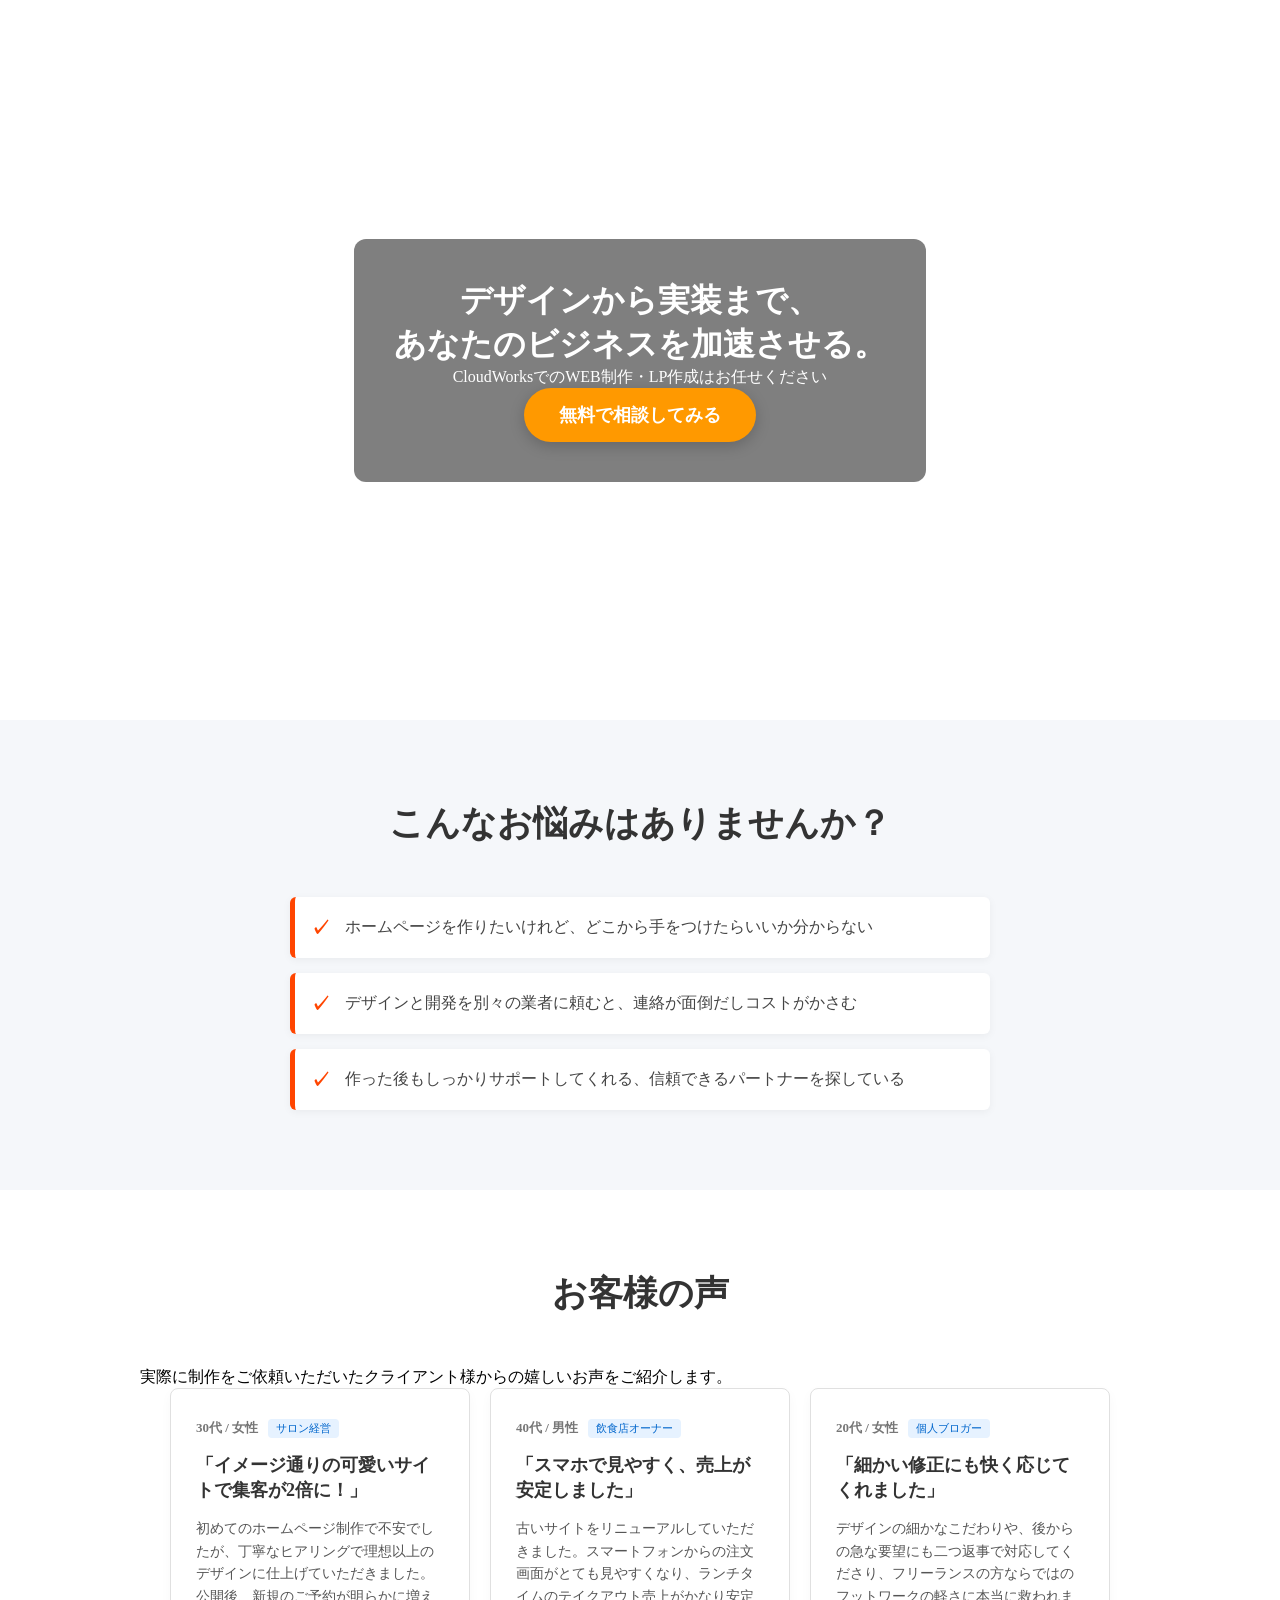
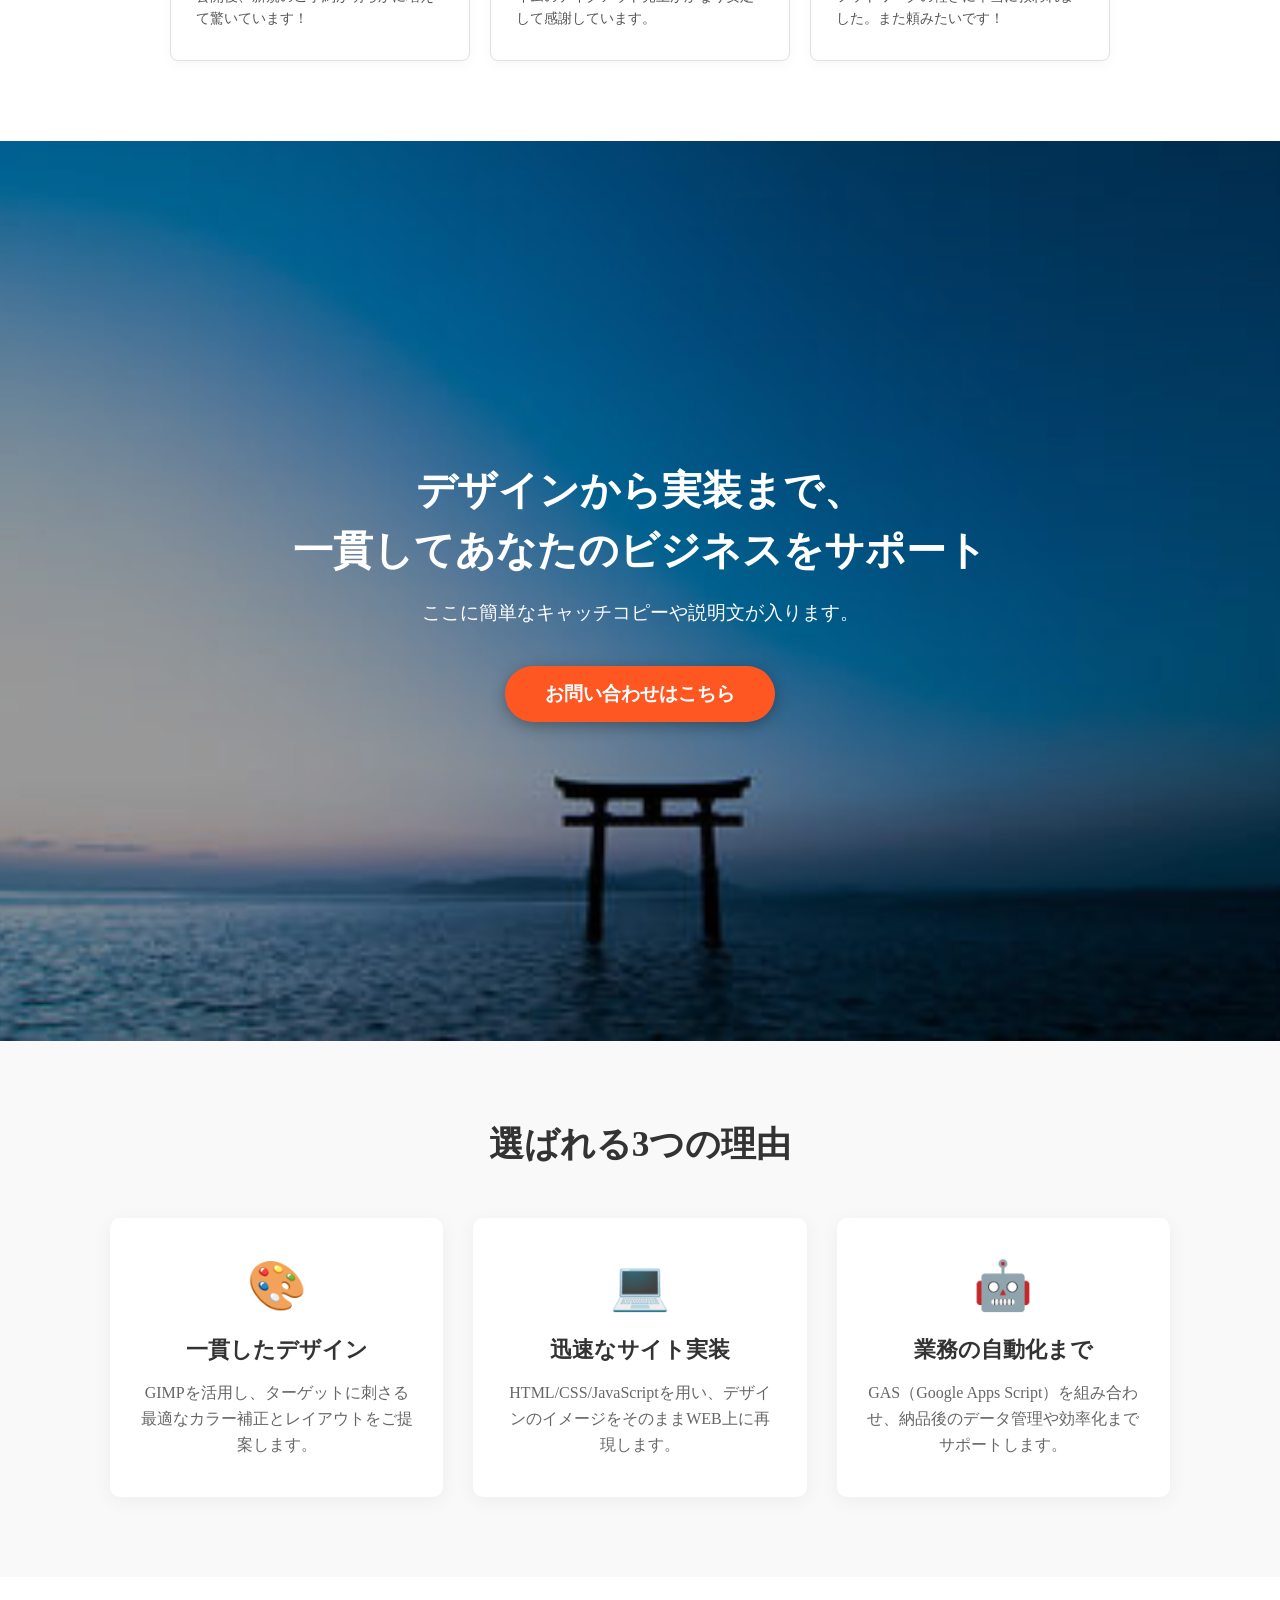
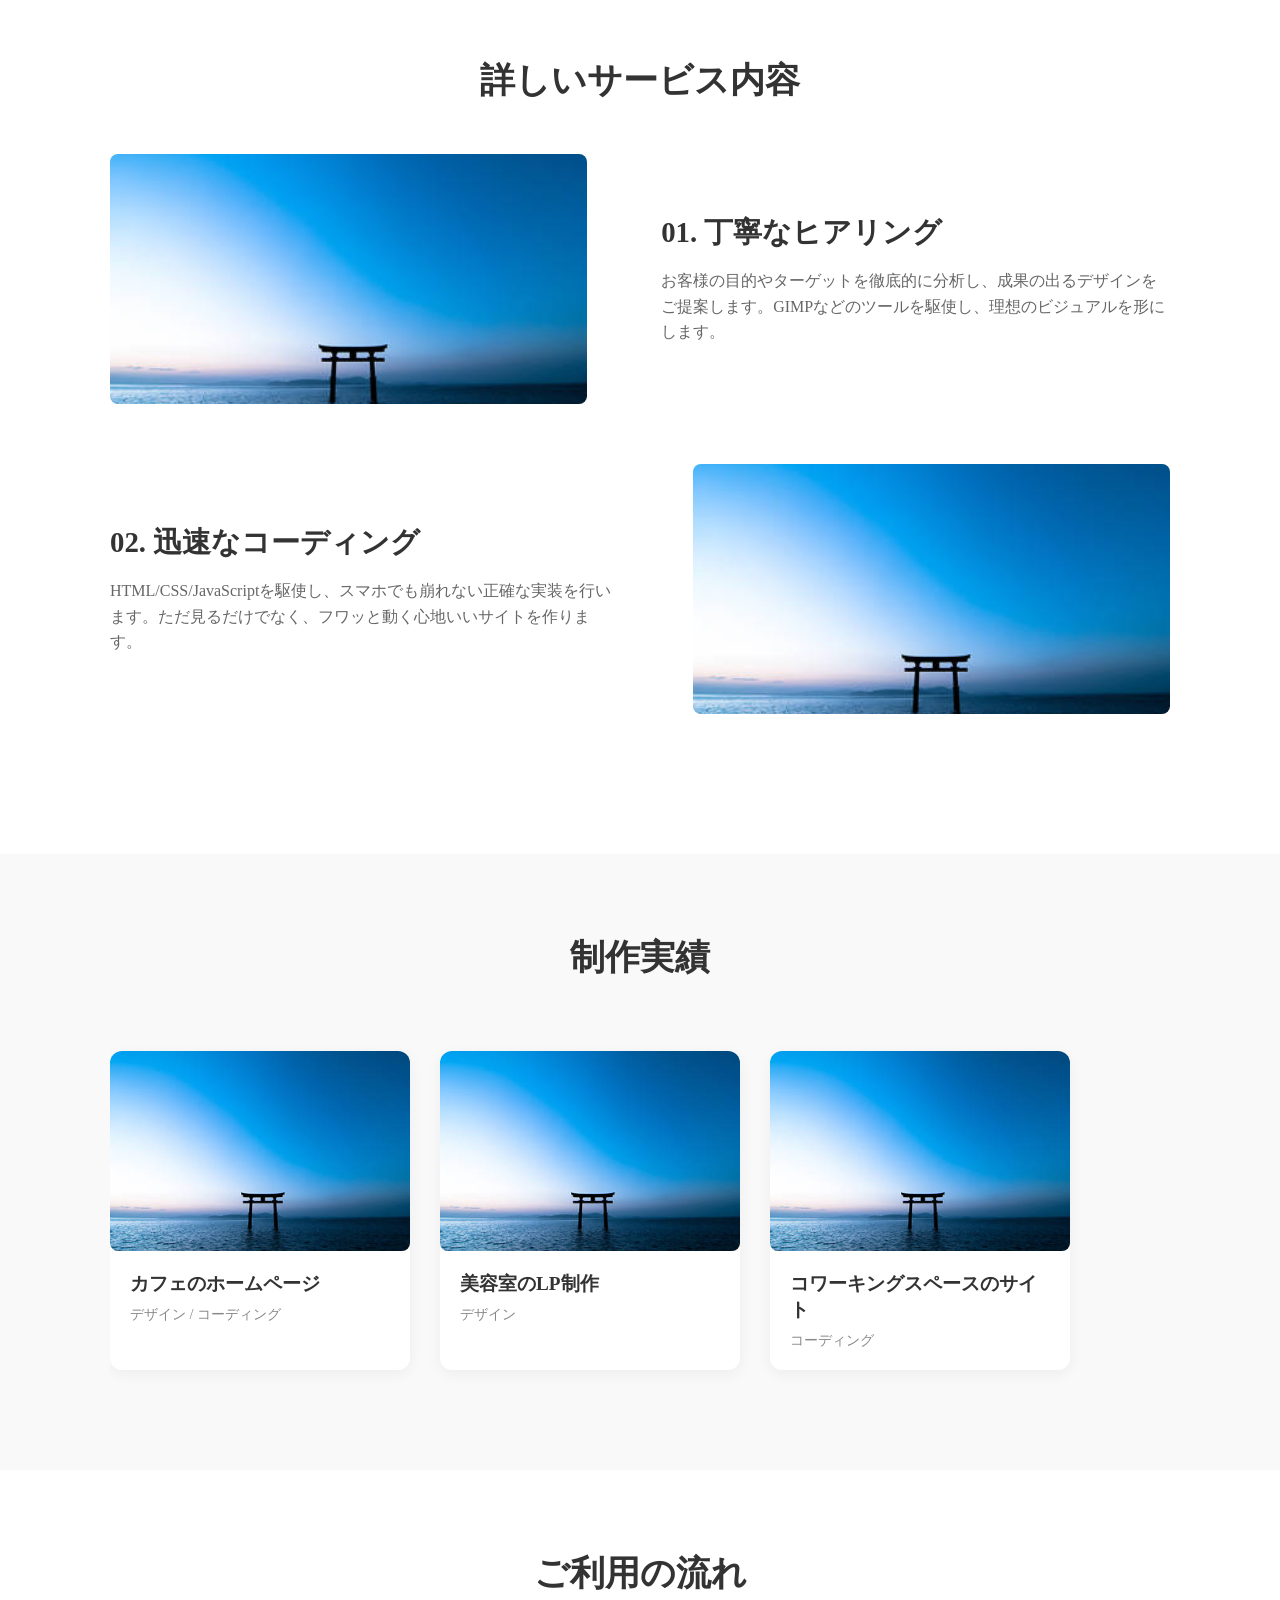
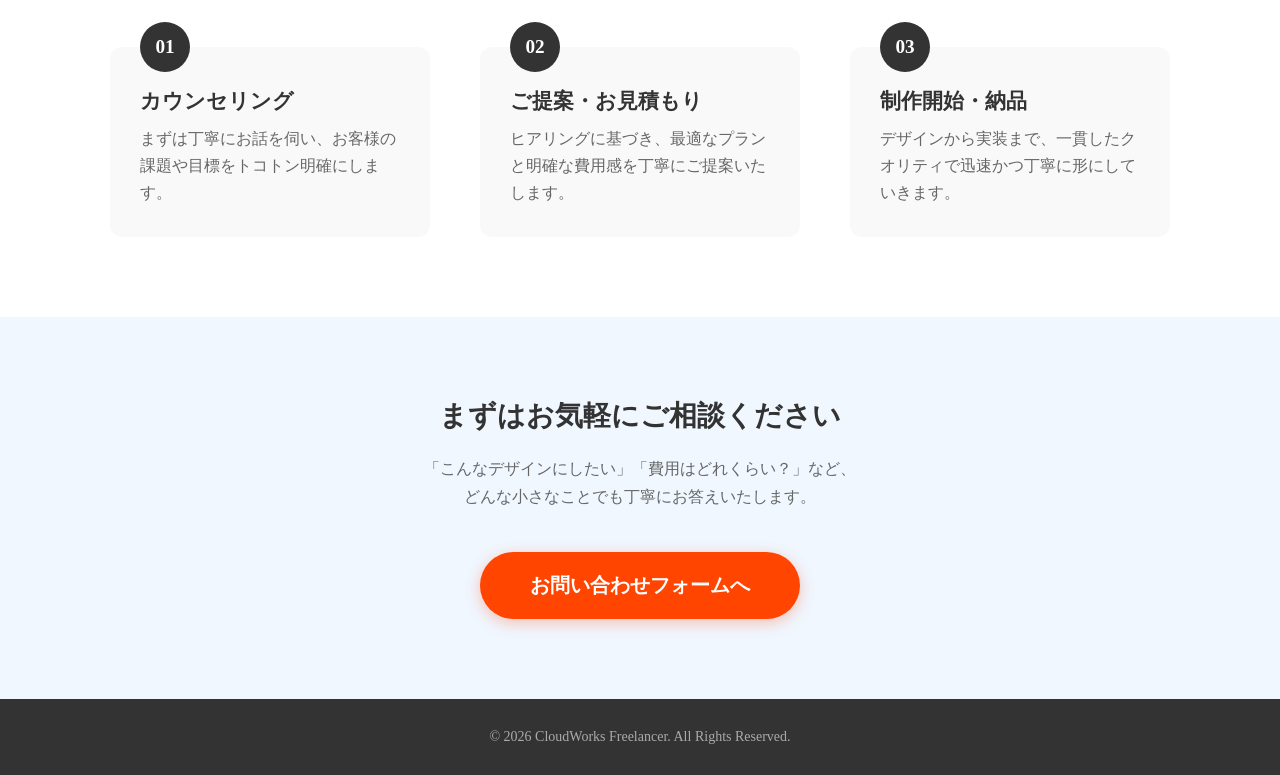
==== commit 7ed5c46f: "11th : お客様の声 (カード三つ)" ====
--- a/index.html
+++ b/index.html
@@ -30,6 +30,55 @@
         </div>
     </section>
 
+    <!-- ==========================================
+        ⑥ お客様の声セクション（横並び3カラム）
+    ========================================== -->
+    <section class="voices">
+        <!-- 🧱 ルール②：横幅をキュッと中央に集めるための内側の箱 -->
+        <div class="voices-container">
+                
+            <!-- セクション全体の共通タイトル -->
+            <h2 class="section-title">お客様の声</h2>
+            <p class="section-subtitle">実際に制作をご依頼いただいたクライアント様からの嬉しいお声をご紹介します。</p>
+
+            <!-- 🧺 3つのカードを包み込む「大きなカゴ（親玉の箱）」 -->
+            <div class="voice-flex">
+
+                <!-- 👶 口コミカード1件目（子ども） -->
+                <article class="voice-card">
+                    <div class="voice-meta">
+                        <span class="voice-age">30代 / 女性</span>
+                        <span class="voice-tag">サロン経営</span>
+                    </div>
+                    <h3 class="voice-card-title">「イメージ通りの可愛いサイトで集客が2倍に！」</h3>
+                    <p class="voice-text">初めてのホームページ制作で不安でしたが、丁寧なヒアリングで理想以上のデザインに仕上げていただきました。公開後、新規のご予約が明らかに増えて驚いています！</p>
+                </article>
+
+                <!-- 👶 口コミカード2件目（子ども） -->
+                <article class="voice-card">
+                    <div class="voice-meta">
+                        <span class="voice-age">40代 / 男性</span>
+                        <span class="voice-tag">飲食店オーナー</span>
+                    </div>
+                    <h3 class="voice-card-title">「スマホで見やすく、売上が安定しました」</h3>
+                    <p class="voice-text">古いサイトをリニューアルしていただきました。スマートフォンからの注文画面がとても見やすくなり、ランチタイムのテイクアウト売上がかなり安定して感謝しています。</p>
+                </article>
+
+                <!-- 👶 口コミカード3件目（子ども） -->
+                <article class="voice-card">
+                    <div class="voice-meta">
+                        <span class="voice-age">20代 / 女性</span>
+                        <span class="voice-tag">個人ブロガー</span>
+                    </div>
+                    <h3 class="voice-card-title">「細かい修正にも快く応じてくれました」</h3>
+                    <p class="voice-text">デザインの細かなこだわりや、後からの急な要望にも二つ返事で対応してくださり、フリーランスの方ならではのフットワークの軽さに本当に救われました。また頼みたいです！</p>
+                </article>
+
+            </div> <!-- 🧺 /.voice-flex ここまで -->
+
+        </div> <!-- 🧱 /.voices-container ここまで -->
+    </section> <!-- ⑥ /.voices ここまで -->
+
     <section class="main-visual">
         <div class="main-visual-content">
             <h1>デザインから実装まで、<br>一貫してあなたのビジネスをサポート</h1>
--- a/style.css
+++ b/style.css
@@ -517,6 +517,78 @@
 }
 
 /* ==========================================
+   ⑥ お客様の声セクション
+   ========================================== */
+.voices {
+    width: 100%;                 /* 🌍 ルール①：幅全体 */
+    padding: 80px 20px;          /* 📏 ルール②：上下に高級感の余白 */
+    background-color: #ffffff;   /* 🎨 お悩みエリアがグレーだったので、ここは交互に「白」にしてメリハリをつける */
+}
+
+.voices-container {
+    max-width: 1000px;           /* 🧱 3箱並ぶので、お悩みエリア（700px）より少し広めの1000pxに設定 */
+    margin: 0 auto;              /* 📦 画面の真ん中へ引っ越し */
+}
+
+/* 🧺 3つのカードを包む親玉のカゴ（ここに魔法をかける！） */
+.voice-flex {
+    display: flex;               /* 🪄 魔法の呪文：中に入っている子どもたちを「横並び」にする */
+    justify-content: center; /* ⚖️ 左右均等配分の呪文：両端にピタッと寄せて、間に均等な隙間を作る */
+    gap: 20px;                   /* 📐 箱と箱の間のスキマを20pxに指定（最近のプロの主流技） */
+
+    flex-wrap : wrap;
+}
+
+/* 👶 1つ1つの口コミカード（子ども） */
+.voice-card {
+    width : 100%;
+    max-width : 30%;
+    min-width : 280px;
+
+    background-color: #ffffff;
+    padding: 30px 25px;
+    border: 1px solid #e0e0e0;   /* 🖼️ 白い背景の上に白いカードなので、うっすら細い枠線で境界線を作る */
+    border-radius: 8px;          /* 🎨 優しい角の丸み */
+    box-shadow: 0 4px 12px rgba(0, 0, 0, 0.03); /* 🌫️ ごくうっすらとした上品な影 */
+}
+
+/* 🏷️ 年齢やタグを包むエリア */
+.voice-meta {
+    display: flex;
+    gap: 10px;                   /* 年齢とタグの間を10pxあける */
+    margin-bottom: 15px;
+}
+
+.voice-age {
+    font-size: 13px;
+    color: #777777;
+    font-weight: bold;
+}
+
+.voice-tag {
+    font-size: 11px;
+    background-color: #e6f2ff;   /* 🔵 爽やかなごく薄いブルーの背景 */
+    color: #0066cc;              /* 🔵 文字は濃いブルー */
+    padding: 2px 8px;
+    border-radius: 4px;          /* 小さなラベル風にする */
+}
+
+/* 💬 口コミのタイトル */
+.voice-card-title {
+    font-size: 18px;
+    color: #333333;
+    line-height: 1.4;
+    margin-bottom: 15px;
+}
+
+/* ✍️ 口コミの本文 */
+.voice-text {
+    font-size: 14px;
+    color: #555555;
+    line-height: 1.6;
+}
+
+/* ==========================================
    💻 パソコン用の画面幅になったときの切り替え設定
 ========================================== */
 @media (min-width: 768px) {
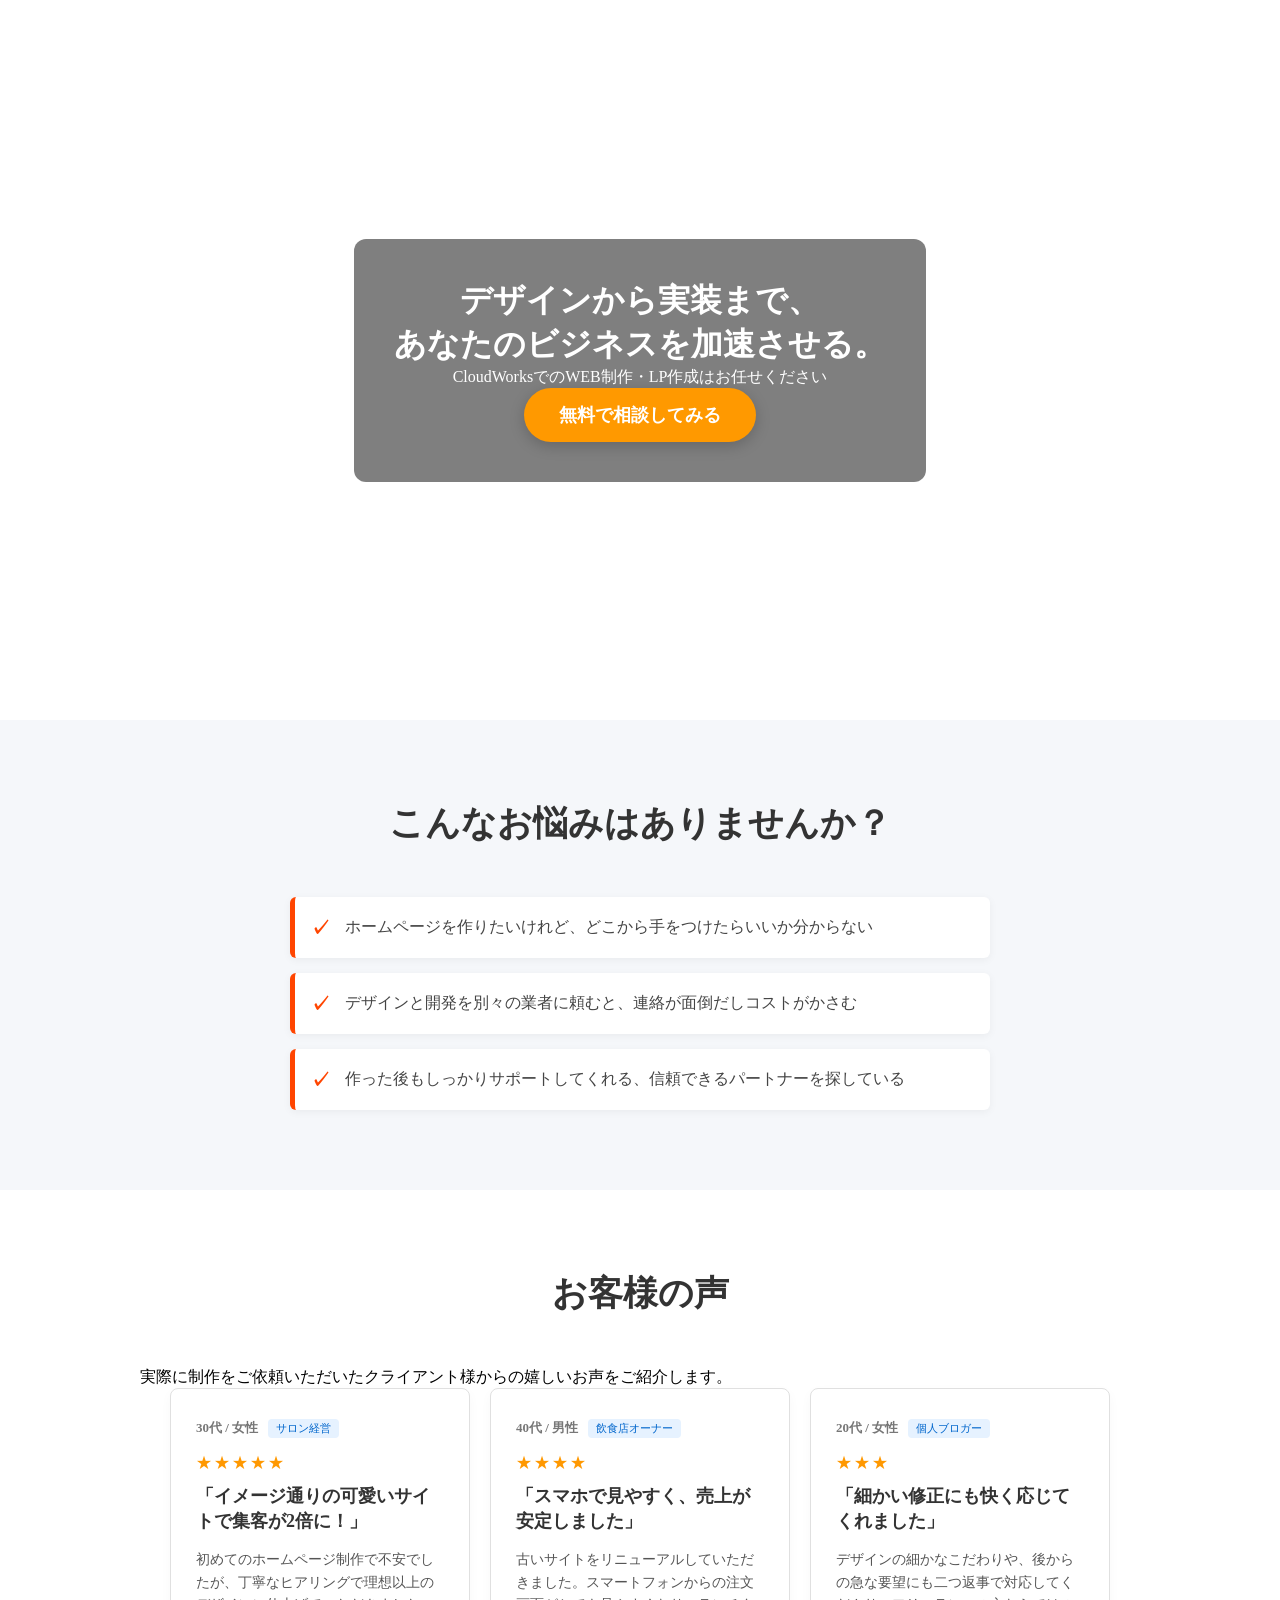
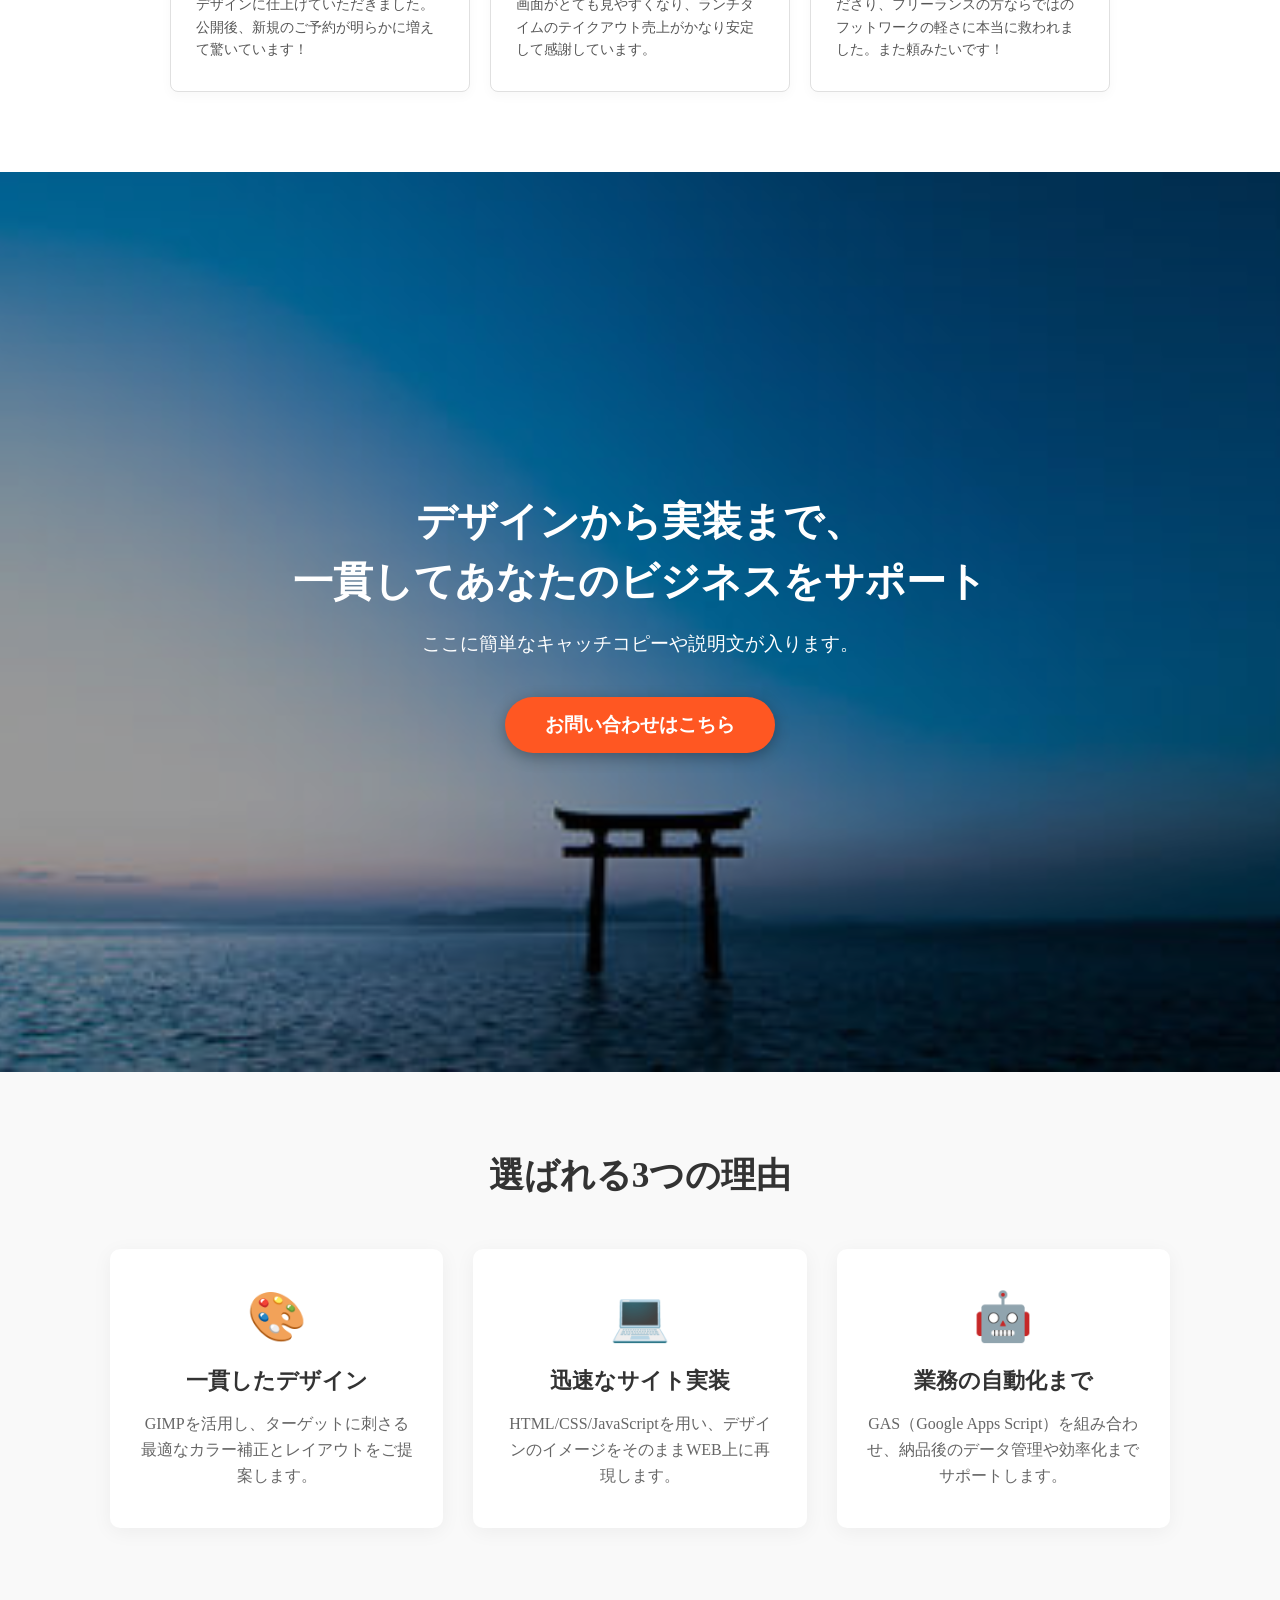
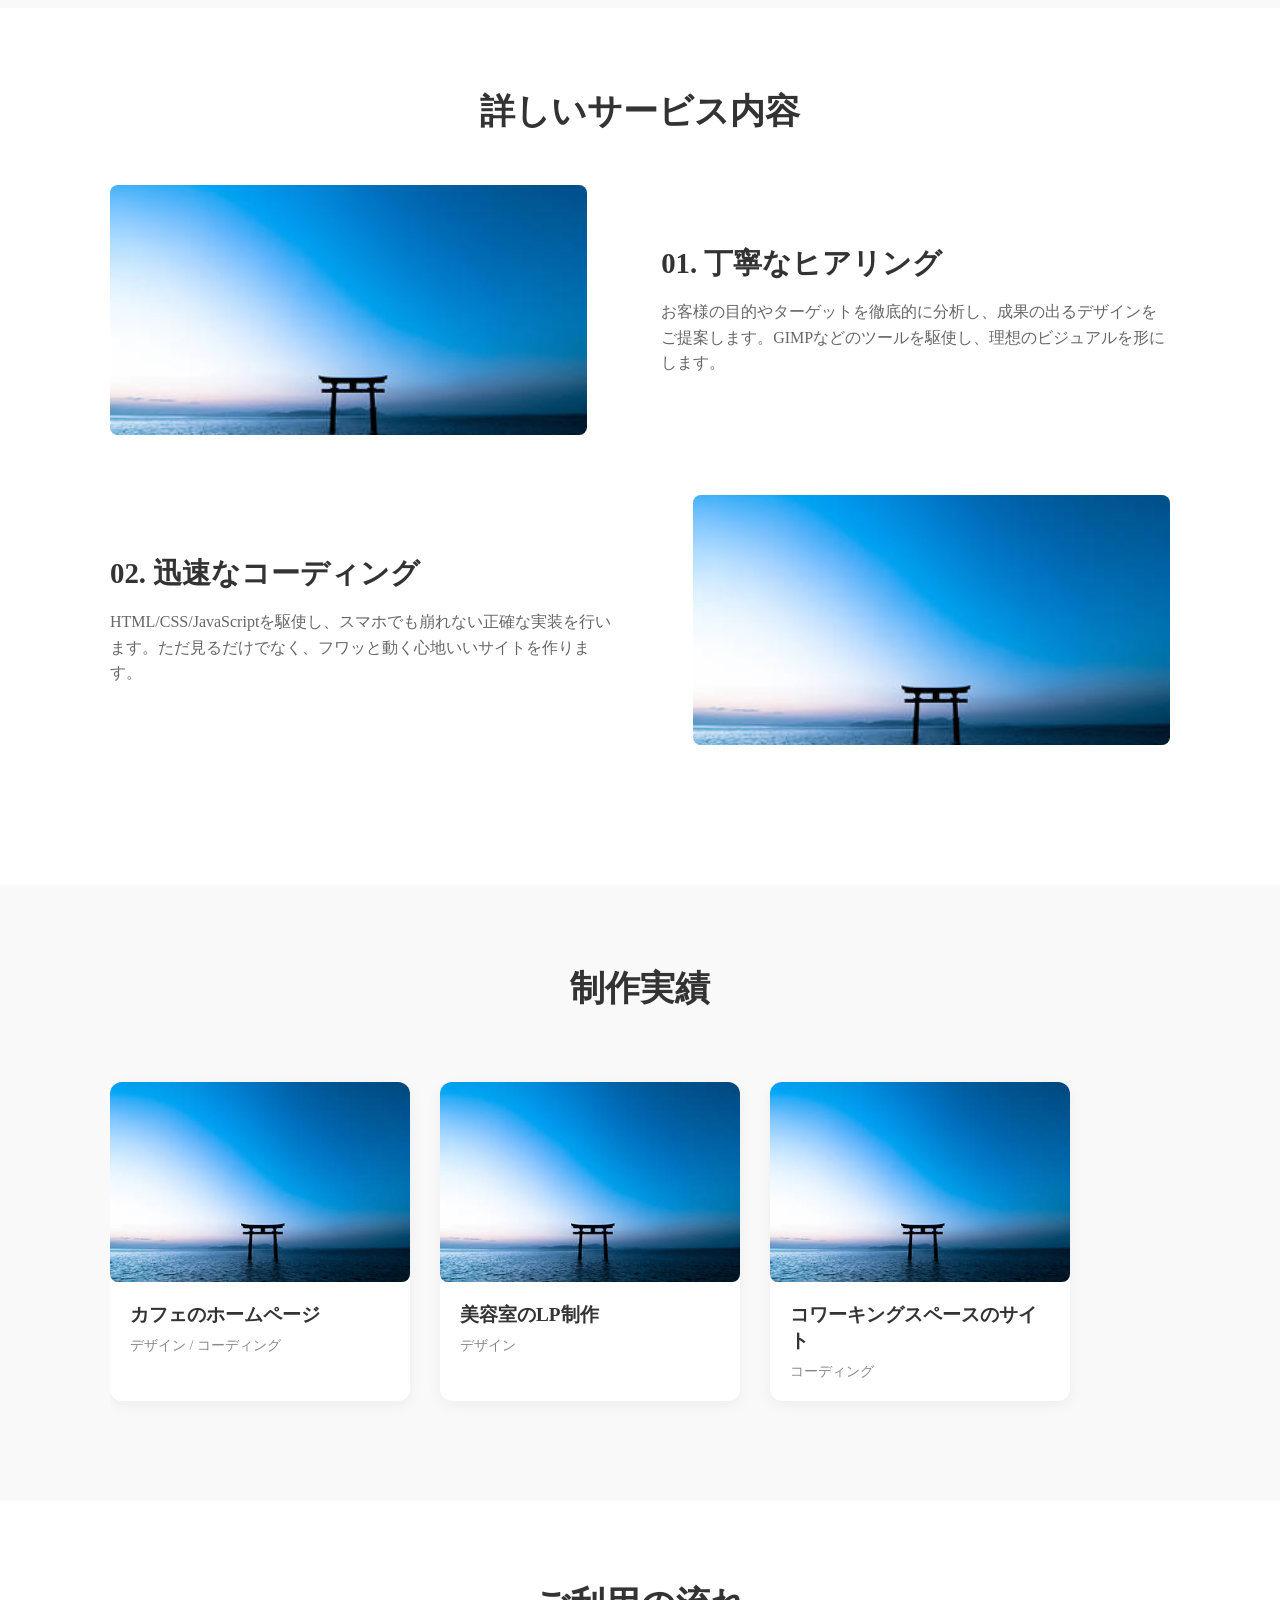
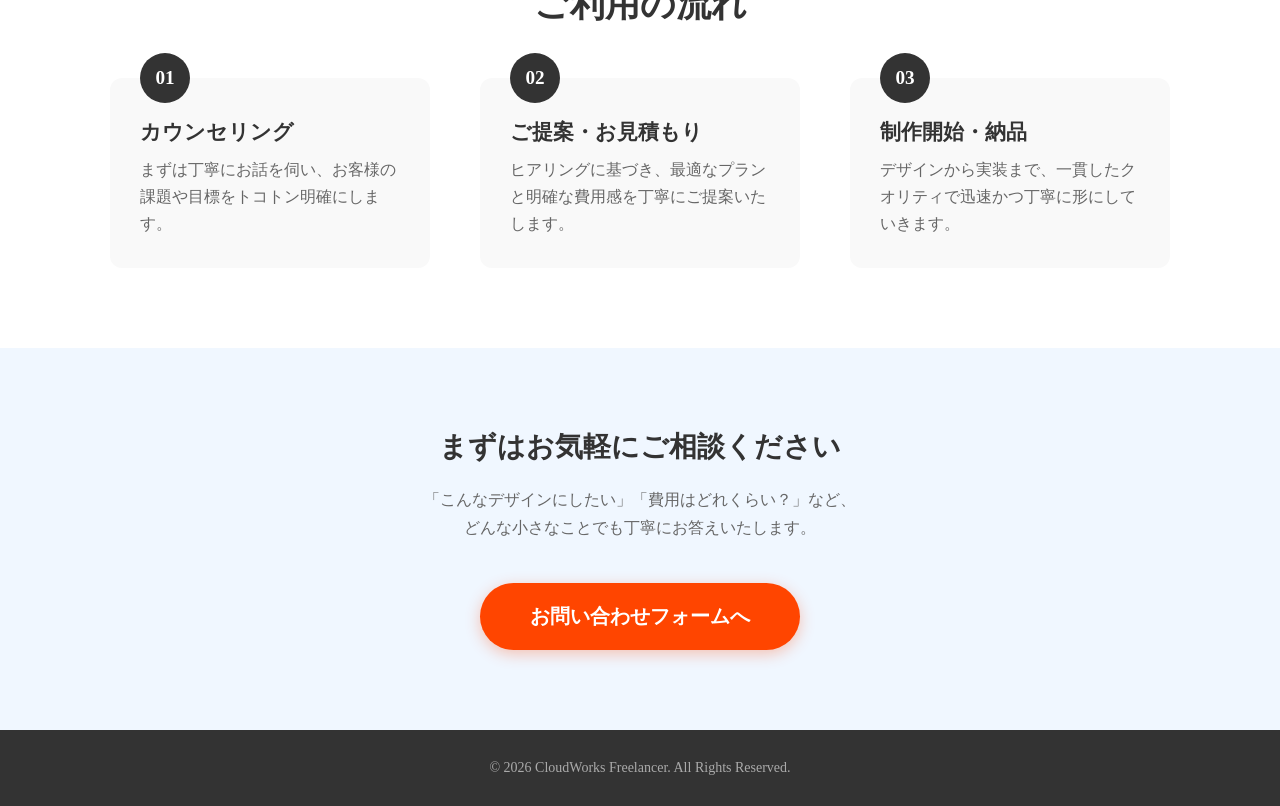
==== commit 8c574f11: "11.2th : お客様の声 (☆有)" ====
--- a/index.html
+++ b/index.html
@@ -50,6 +50,9 @@
                         <span class="voice-age">30代 / 女性</span>
                         <span class="voice-tag">サロン経営</span>
                     </div>
+
+                    <div class="voice-stars">★★★★★</div>
+
                     <h3 class="voice-card-title">「イメージ通りの可愛いサイトで集客が2倍に！」</h3>
                     <p class="voice-text">初めてのホームページ制作で不安でしたが、丁寧なヒアリングで理想以上のデザインに仕上げていただきました。公開後、新規のご予約が明らかに増えて驚いています！</p>
                 </article>
@@ -60,6 +63,9 @@
                         <span class="voice-age">40代 / 男性</span>
                         <span class="voice-tag">飲食店オーナー</span>
                     </div>
+
+                    <div class="voice-stars">★★★★</div>
+
                     <h3 class="voice-card-title">「スマホで見やすく、売上が安定しました」</h3>
                     <p class="voice-text">古いサイトをリニューアルしていただきました。スマートフォンからの注文画面がとても見やすくなり、ランチタイムのテイクアウト売上がかなり安定して感謝しています。</p>
                 </article>
@@ -70,6 +76,9 @@
                         <span class="voice-age">20代 / 女性</span>
                         <span class="voice-tag">個人ブロガー</span>
                     </div>
+
+                    <div class="voice-stars">★★★</div>
+
                     <h3 class="voice-card-title">「細かい修正にも快く応じてくれました」</h3>
                     <p class="voice-text">デザインの細かなこだわりや、後からの急な要望にも二つ返事で対応してくださり、フリーランスの方ならではのフットワークの軽さに本当に救われました。また頼みたいです！</p>
                 </article>
--- a/style.css
+++ b/style.css
@@ -573,6 +573,13 @@
     border-radius: 4px;          /* 小さなラベル風にする */
 }
 
+.voice-stars {
+    color: #ff9800;
+    font-size: 16px;
+    margin-bottom: 10px; /* 👈 ここがプロの防波堤！ */
+    letter-spacing: 2px;
+}
+
 /* 💬 口コミのタイトル */
 .voice-card-title {
     font-size: 18px;
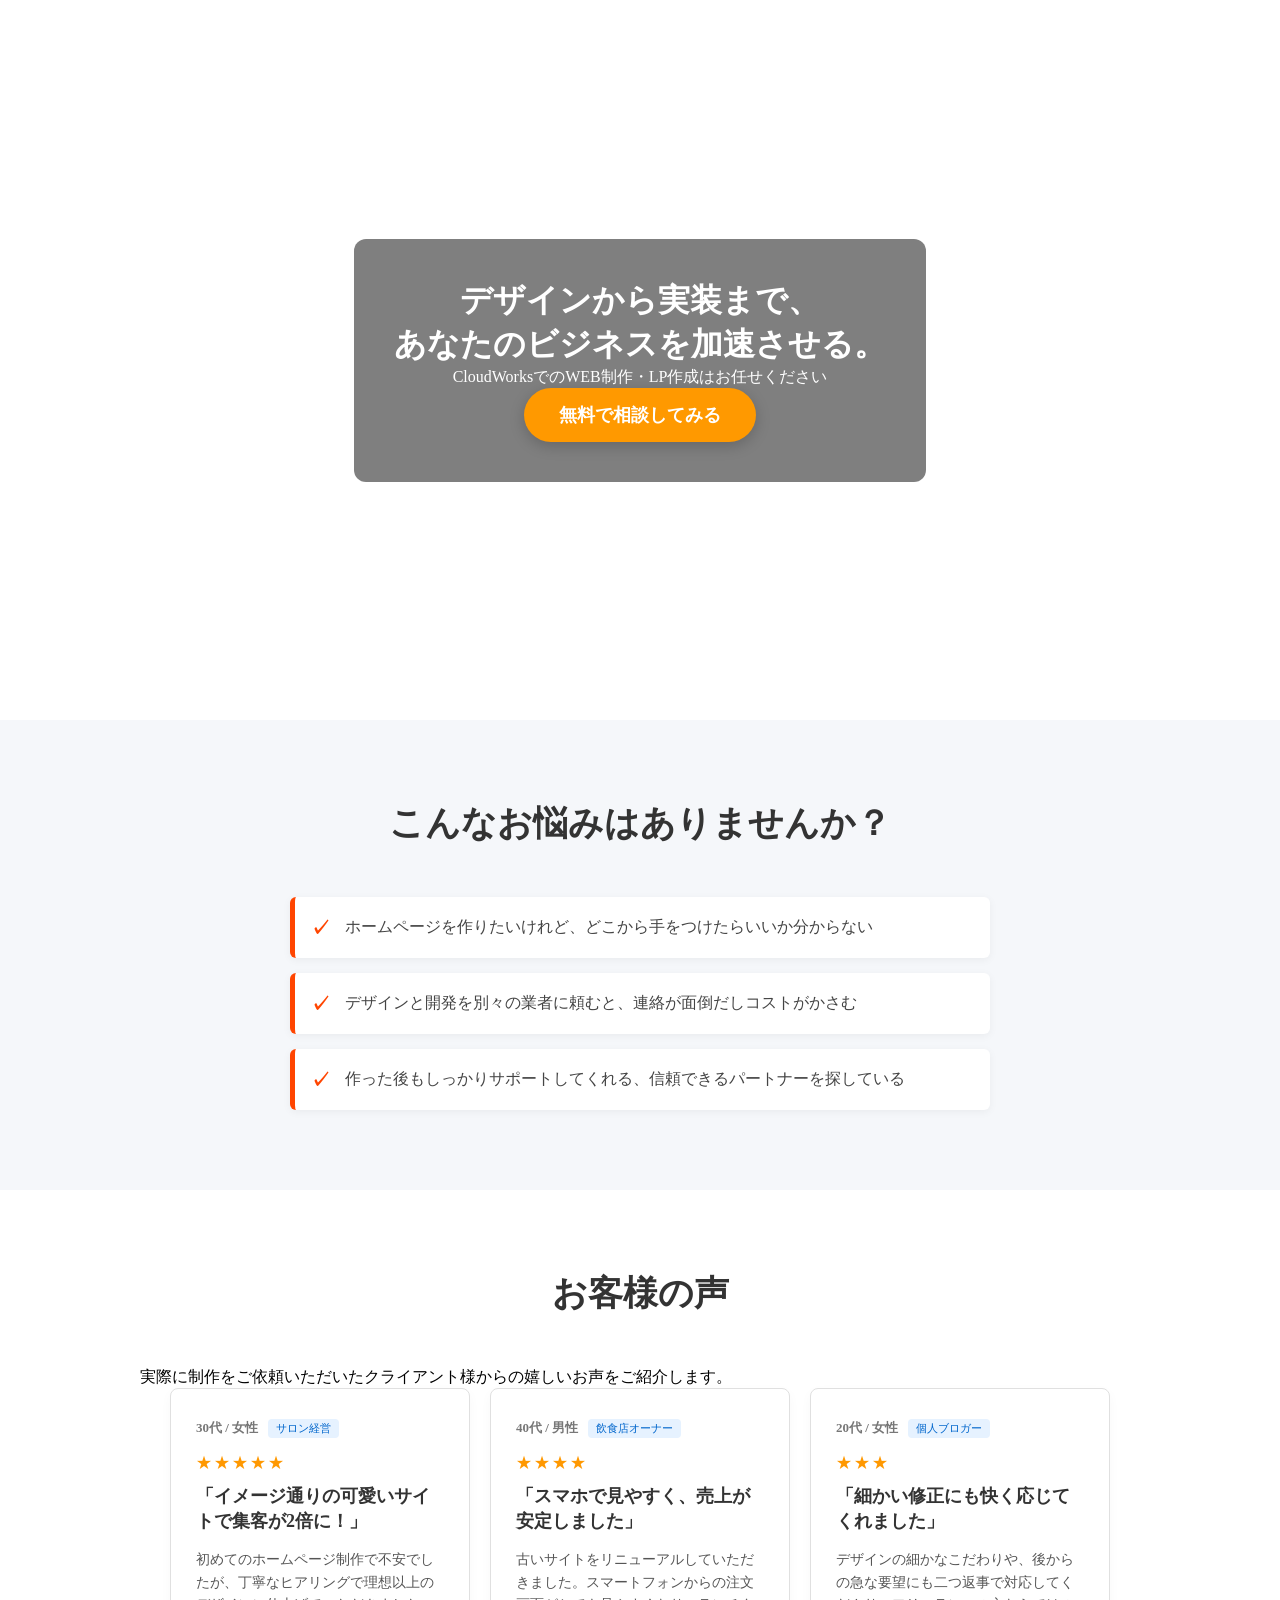
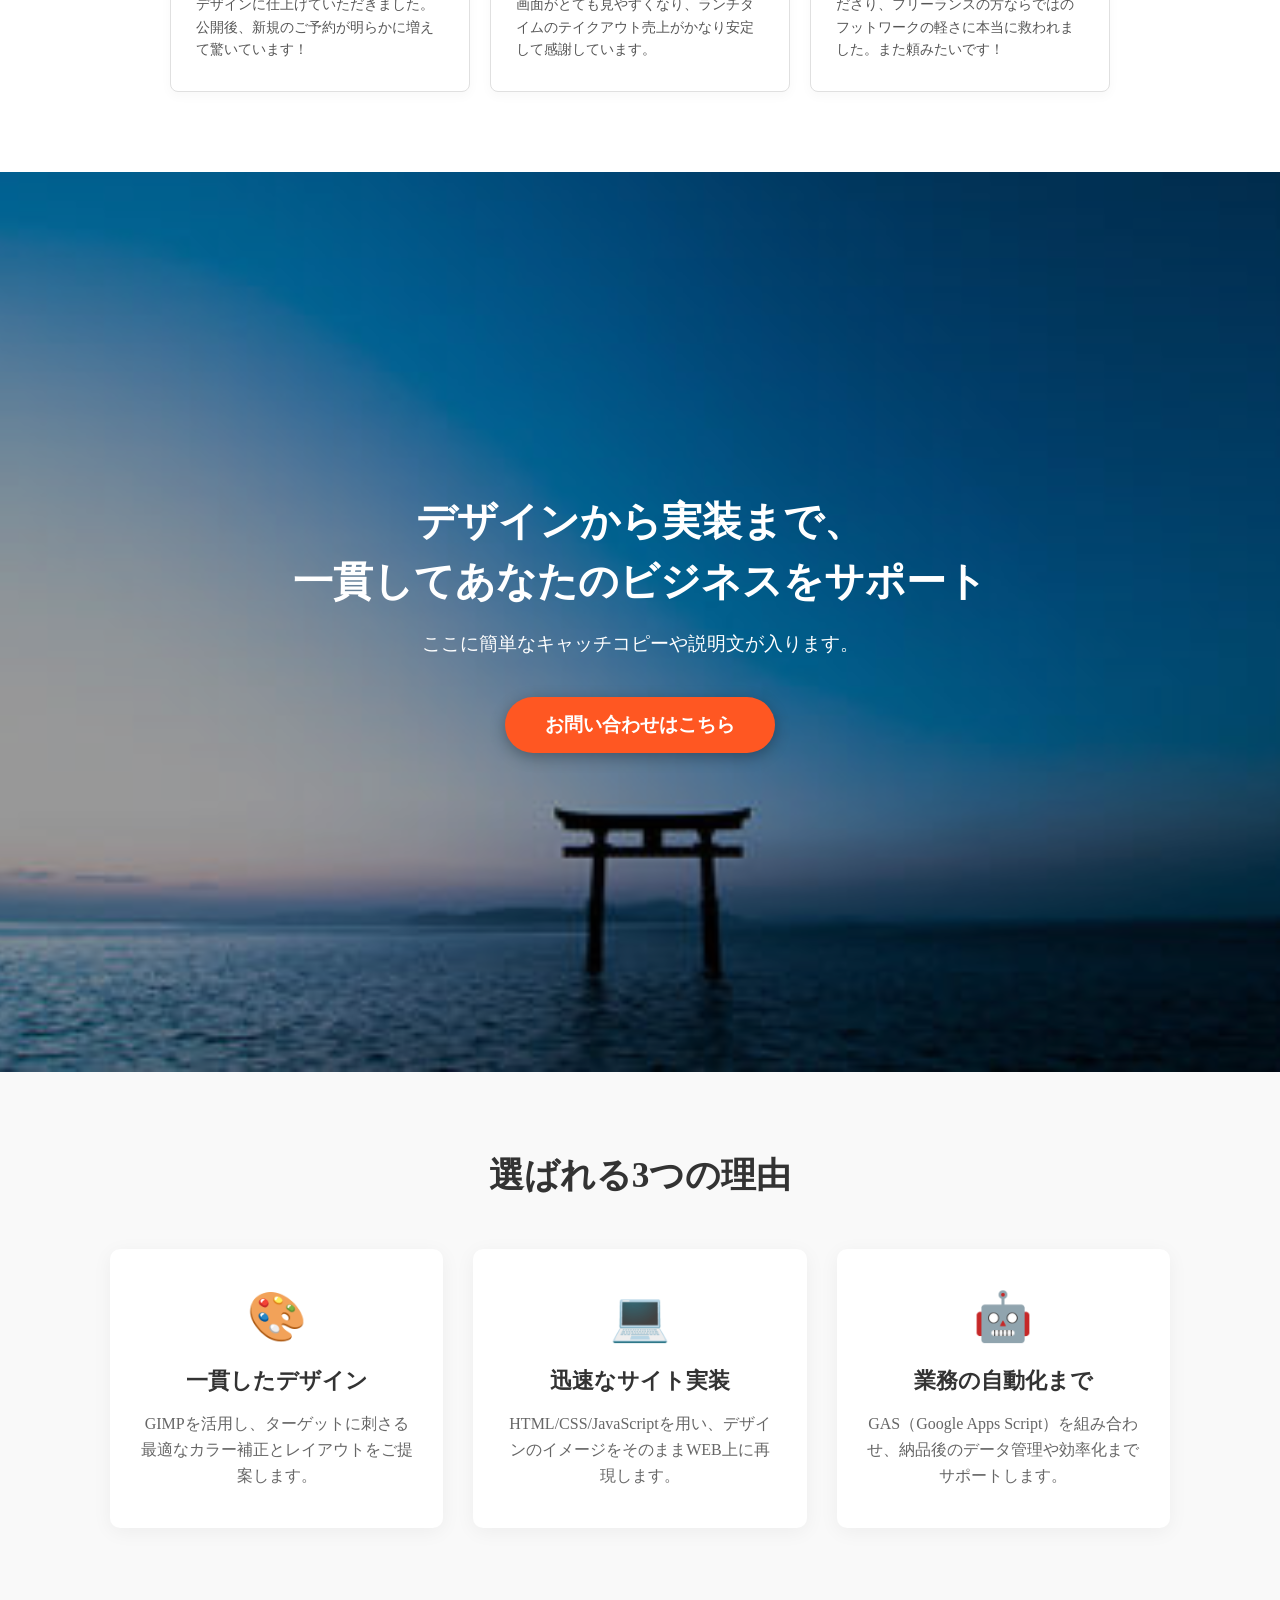
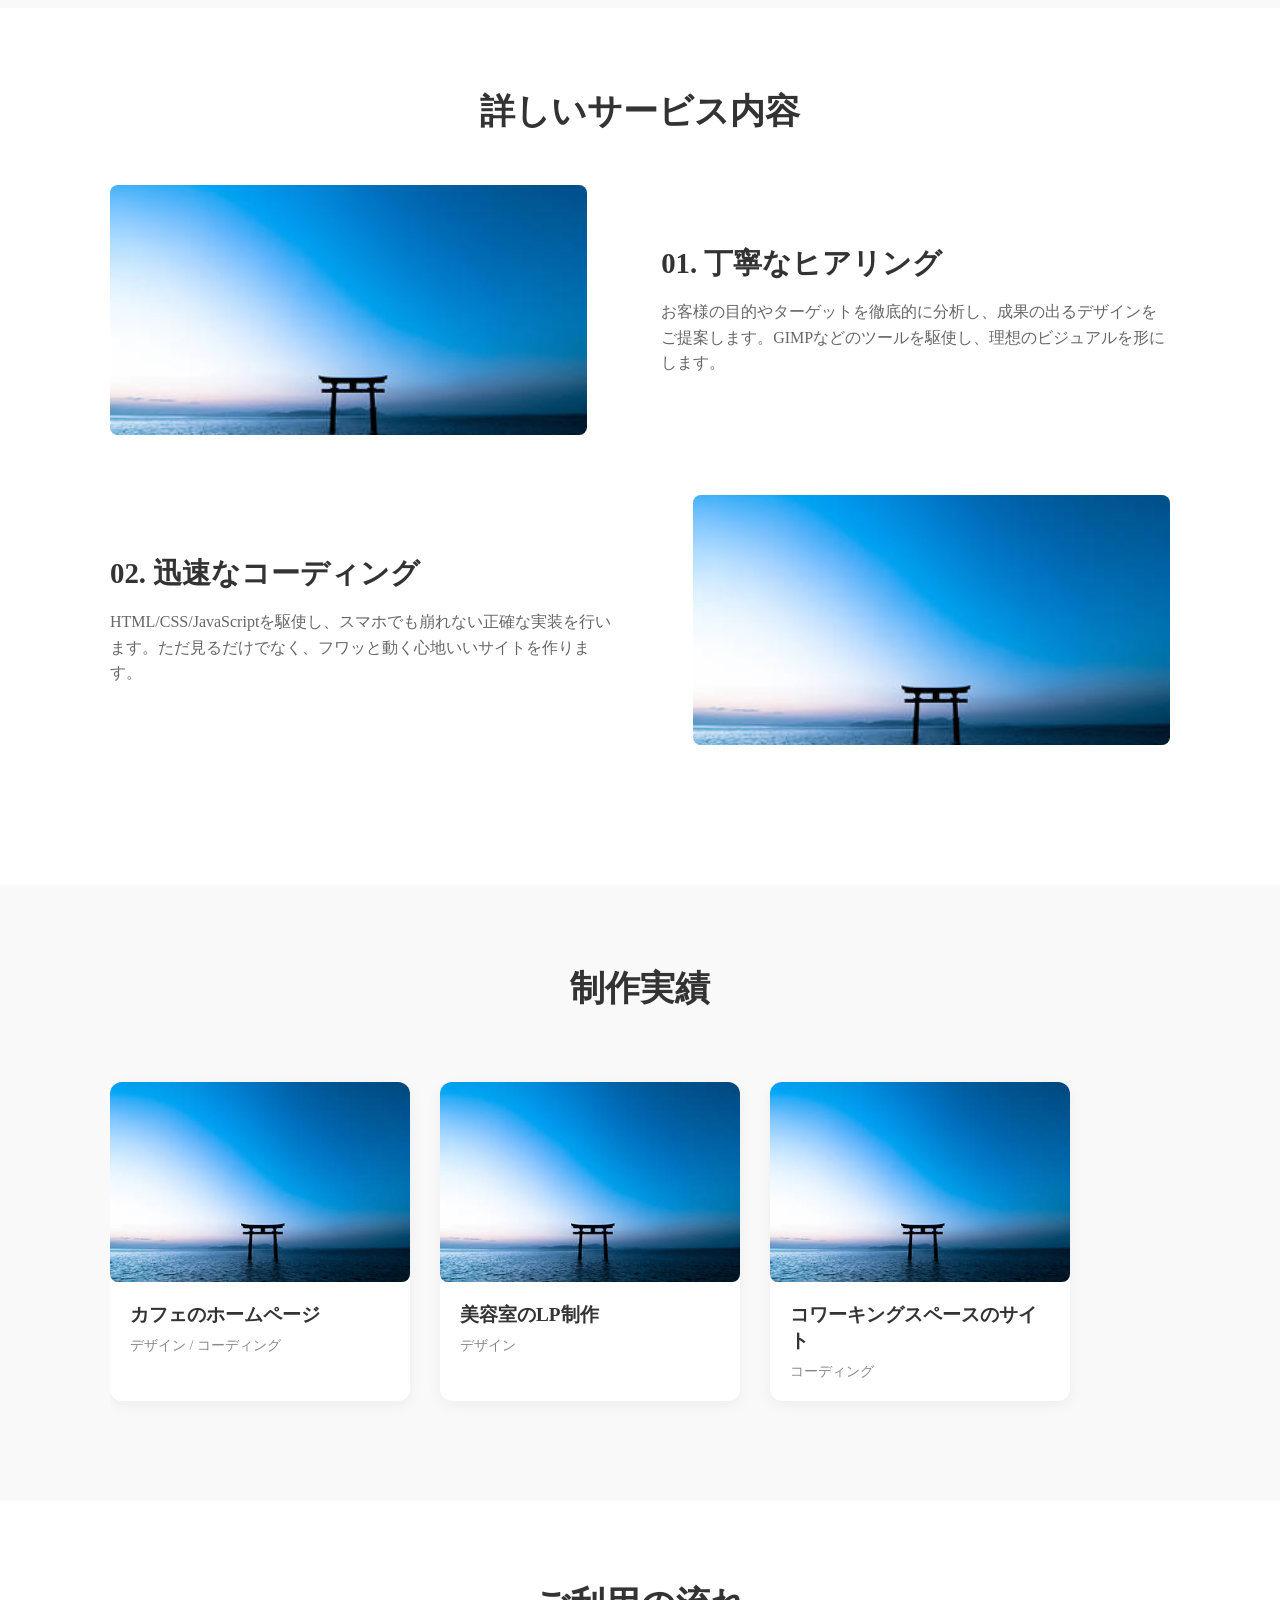
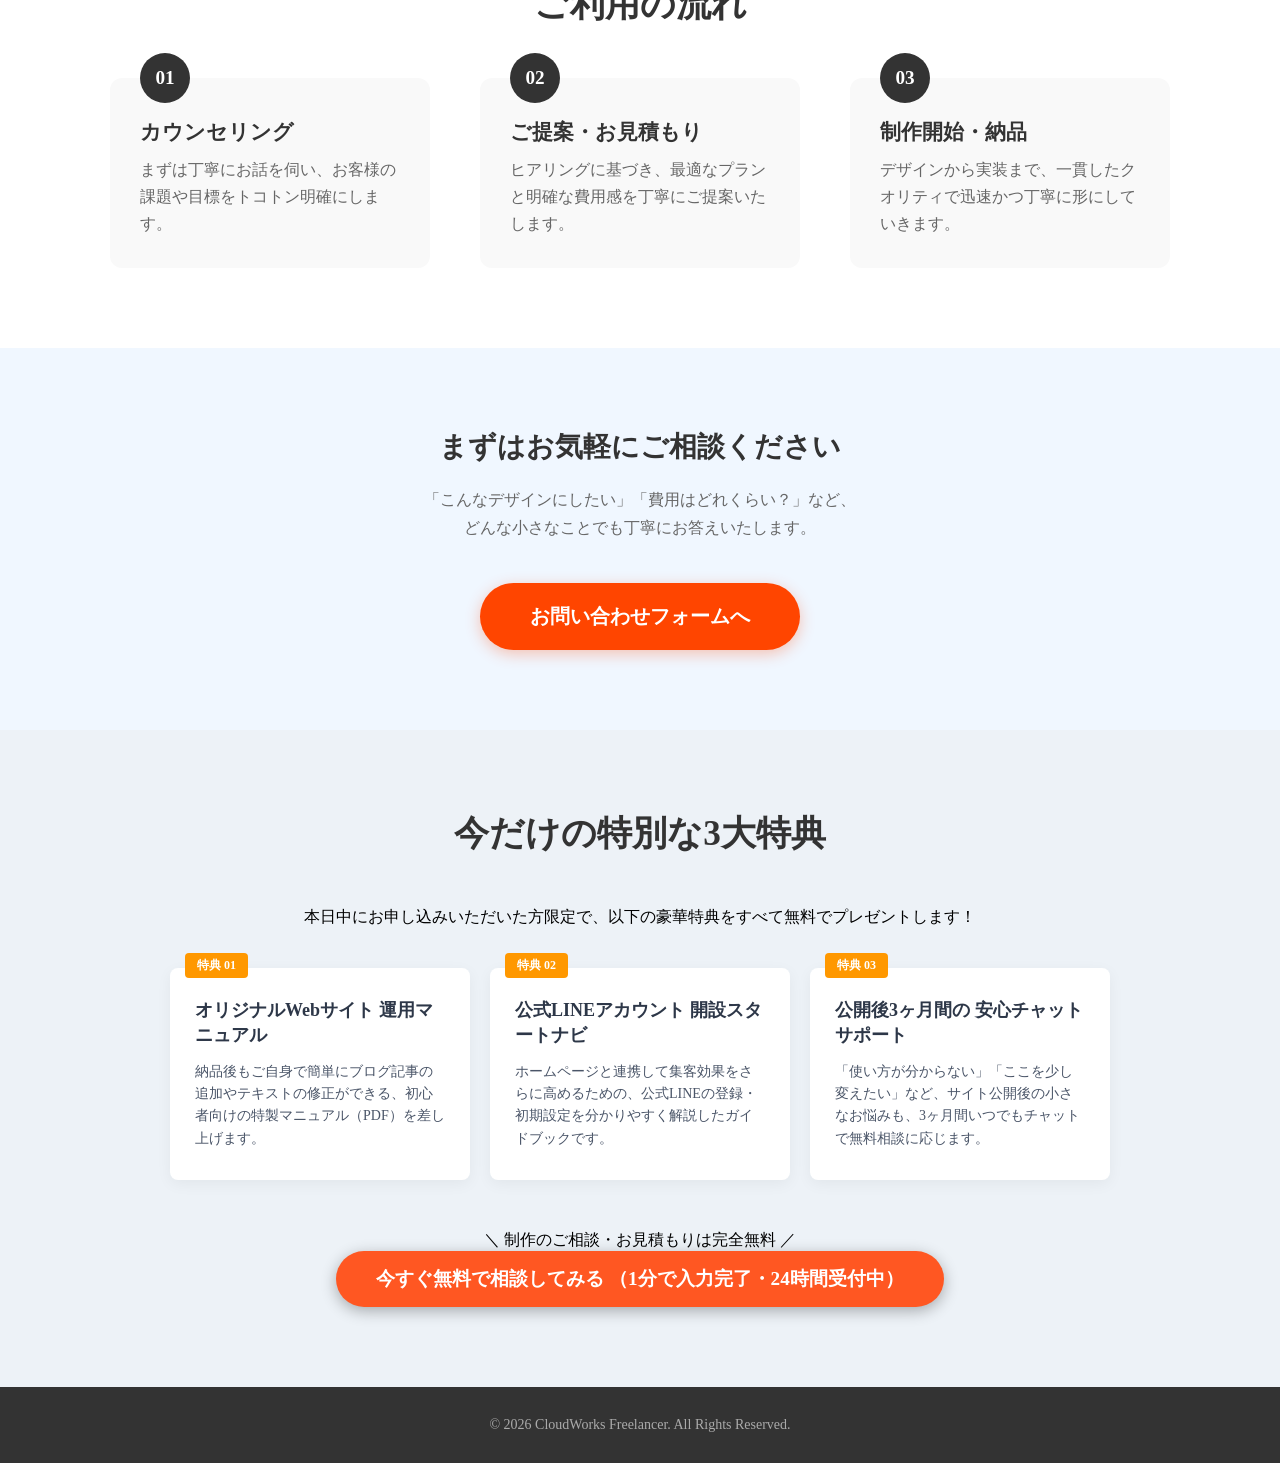
==== commit 0906407f: "12th : 特典・CTA" ====
--- a/index.html
+++ b/index.html
@@ -78,7 +78,7 @@
                     </div>
 
                     <div class="voice-stars">★★★</div>
-
+                    
                     <h3 class="voice-card-title">「細かい修正にも快く応じてくれました」</h3>
                     <p class="voice-text">デザインの細かなこだわりや、後からの急な要望にも二つ返事で対応してくださり、フリーランスの方ならではのフットワークの軽さに本当に救われました。また頼みたいです！</p>
                 </article>
@@ -227,6 +227,44 @@
         </div>
     </section>
 
+    <section class="bonus">
+        <div class="bonus-container">
+                
+            <h2 class="section-title">今だけの特別な3大特典</h2>
+            <p class="section-subtitle">本日中にお申し込みいただいた方限定で、以下の豪華特典をすべて無料でプレゼントします！</p>
+
+            <div class="bonus-flex">
+
+                <div class="bonus-card">
+                    <div class="bonus-number">特典 01</div>
+                    <h3 class="bonus-card-title">オリジナルWebサイト 運用マニュアル</h3>
+                    <p class="bonus-text">納品後もご自身で簡単にブログ記事の追加やテキストの修正ができる、初心者向けの特製マニュアル（PDF）を差し上げます。</p>
+                </div>
+
+                <div class="bonus-card">
+                    <div class="bonus-number">特典 02</div>
+                    <h3 class="bonus-card-title">公式LINEアカウント 開設スタートナビ</h3>
+                    <p class="bonus-text">ホームページと連携して集客効果をさらに高めるための、公式LINEの登録・初期設定を分かりやすく解説したガイドブックです。</p>
+                </div>
+
+                <div class="bonus-card">
+                    <div class="bonus-number">特典 03</div>
+                    <h3 class="bonus-card-title">公開後3ヶ月間の 安心チャットサポート</h3>
+                    <p class="bonus-text">「使い方が分からない」「ここを少し変えたい」など、サイト公開後の小さなお悩みも、3ヶ月間いつでもチャットで無料相談に応じます。</p>
+                </div>
+
+            </div>
+            <div class="cta-action-area">
+                <p class="cta-lead">＼ 制作のご相談・お見積もりは完全無料 ／</p>
+                <a href="#" class="cta-button">
+                    今すぐ無料で相談してみる
+                    <span class="cta-button-sub">（1分で入力完了・24時間受付中）</span>
+                </a>
+            </div>
+
+        </div>
+    </section>
+
     <footer class="footer">
         <div class="footer-container">
             <p class="copyright">&copy; 2026 CloudWorks Freelancer. All Rights Reserved.</p>
--- a/style.css
+++ b/style.css
@@ -596,6 +596,80 @@
 }
 
 /* ==========================================
+   ⑦ 特典・CTAセクション
+   ========================================== */
+
+/* 🌍 外箱：今回は少し目を引く「薄いブルー（#edf2f7）」でセクションを切り替えます */
+.bonus {
+    width: 100%;
+    padding: 80px 20px;
+    background-color: #edf2f7; 
+}
+
+/* 🧱 内箱：コンテンツを中央にギュッと集める（黄金比の1000px） */
+.bonus-container {
+    max-width: 1000px;
+    margin: 0 auto;
+    text-align: center; /* 中の文字やボタンをすべて中央寄せにする */
+}
+
+/* 🧺 特典の親玉カゴ：お客様の声で学んだ技をそのまま使い回し！ */
+.bonus-flex {
+    display: flex;
+    justify-content: center;
+    gap: 20px;
+    flex-wrap: wrap;
+    margin-top: 40px;
+    margin-bottom: 50px;
+}
+
+/* 🎁 1つ1つの特典カード（子ども） */
+.bonus-card {
+    width: 100%;
+    max-width: 30%;
+    min-width: 280px; /* 🛡️ スマホでこれ以上縮まないための防波堤 */
+    
+    background-color: #ffffff;
+    padding: 30px 25px;
+    border-radius: 8px;
+    box-shadow: 0 4px 15px rgba(0, 0, 0, 0.05);
+    text-align: left; /* カードの中の文章は読みやすく左詰めに */
+    position: relative; /* 「特典01」というラベルを飾るための準備 */
+}
+
+/* 🏷️ 特典の番号（特典 01 などのラベル） */
+.bonus-number {
+    position: absolute; 
+    top: -15px;         /* 👆 親の上の境界線から、さらに15px上にはみ出す */
+    left: 15px;         /* 👈 親の左の境界線から、15px右に入ったところ */
+
+    display: inline-block;
+    background-color: #ff9800;   /* 🎨 お客様の声の「星」と同じ、目立つオレンジゴールド */
+    color: #ffffff;              /* ✍️ 文字は白抜きにして読みやすく */
+    font-size: 12px;
+    font-weight: bold;
+    padding: 4px 12px;
+    border-radius: 4px;          /* 📐 少しだけ角を丸くして今風のデザインに */
+    margin-bottom: 15px;         /* ↔️ 下のタイトルとの隙間 */
+}
+
+/* 📋 特典のタイトル（マニュアルの名称など） */
+.bonus-card-title {
+    font-size: 18px;
+    color: #2d3748;              /* 🎨 高級感のある濃いグレー */
+    line-height: 1.4;
+    font-weight: bold;
+    margin-bottom: 12px;         /* ↔️ 下の解説テキストとの隙間 */
+}
+
+/* 📝 特典の解説テキスト */
+.bonus-text {
+    font-size: 14px;
+    color: #4a5568;              /* 🎨 本文として一番読みやすいマイルドなグレー */
+    line-height: 1.6;            /* ↕️ 行間を少し広げて、窮屈感をなくす */
+}
+
+/* ==========================================
    💻 パソコン用の画面幅になったときの切り替え設定
 ========================================== */
 @media (min-width: 768px) {
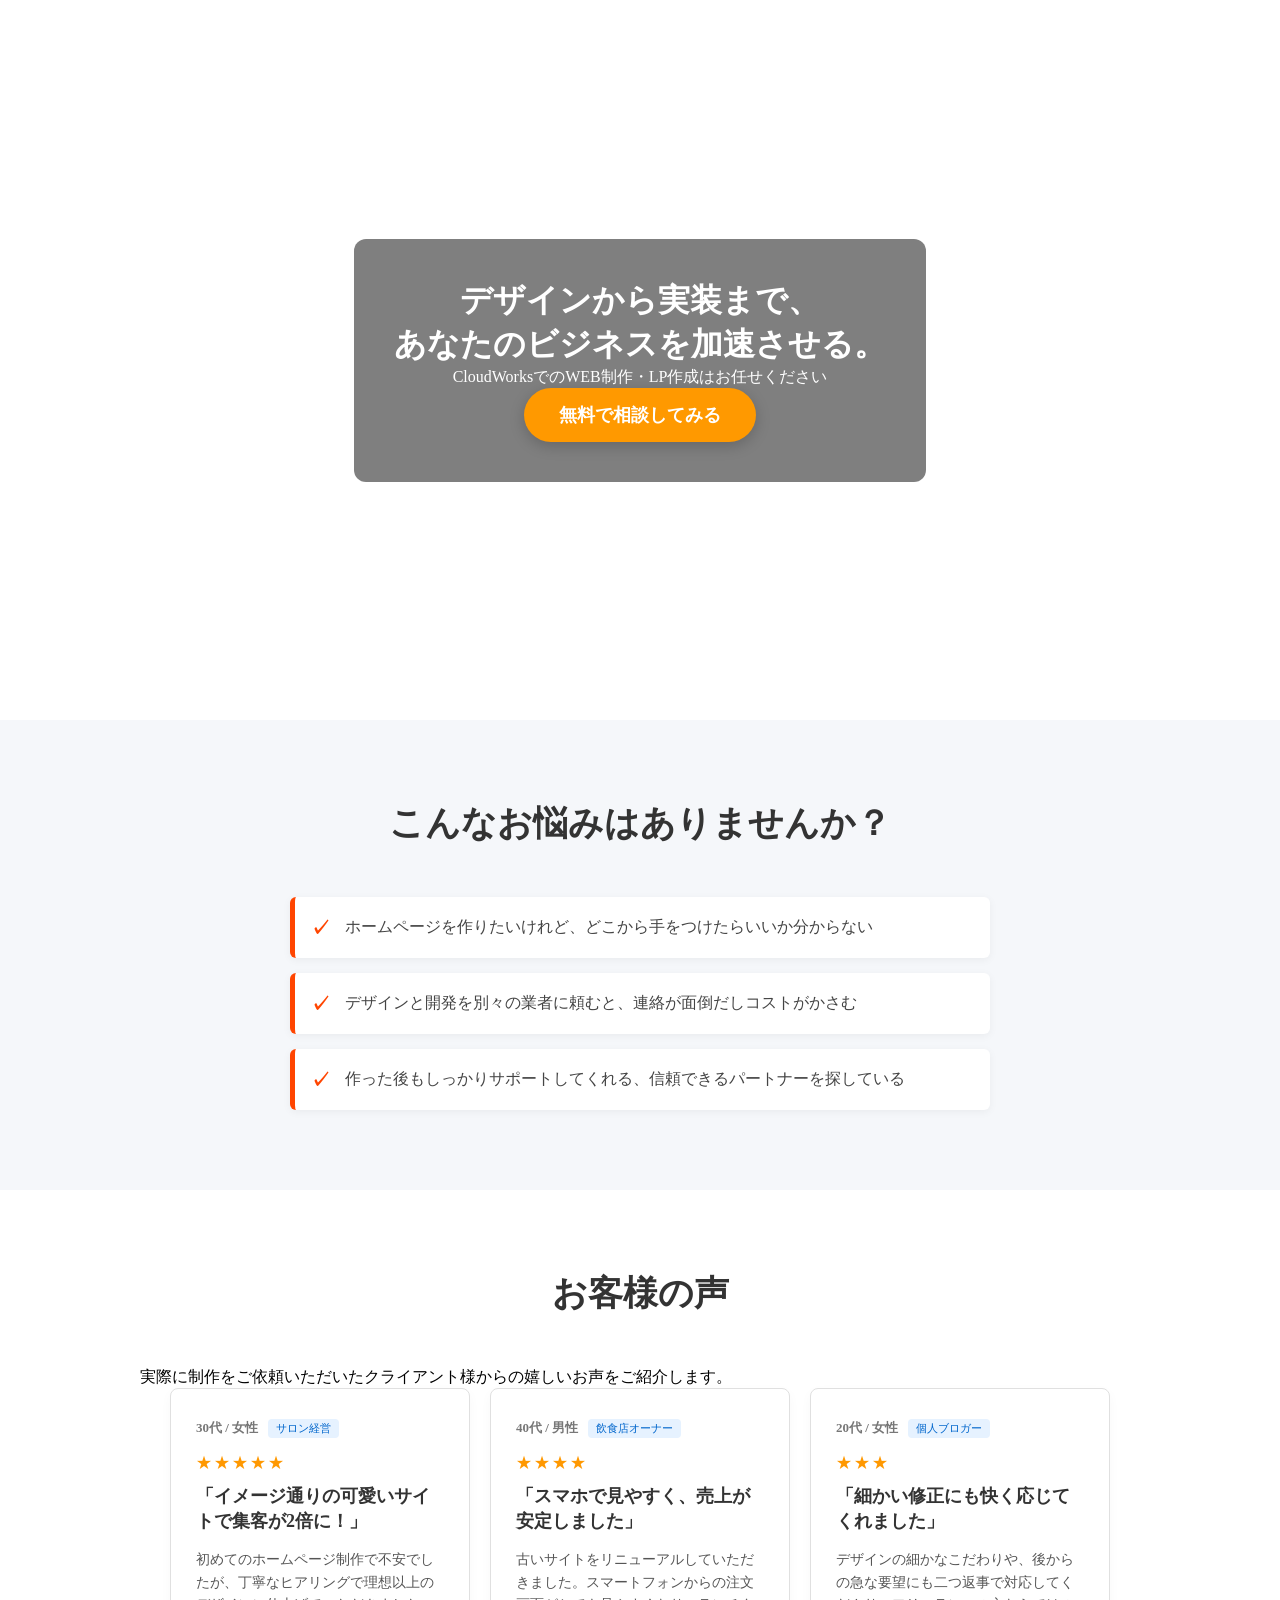
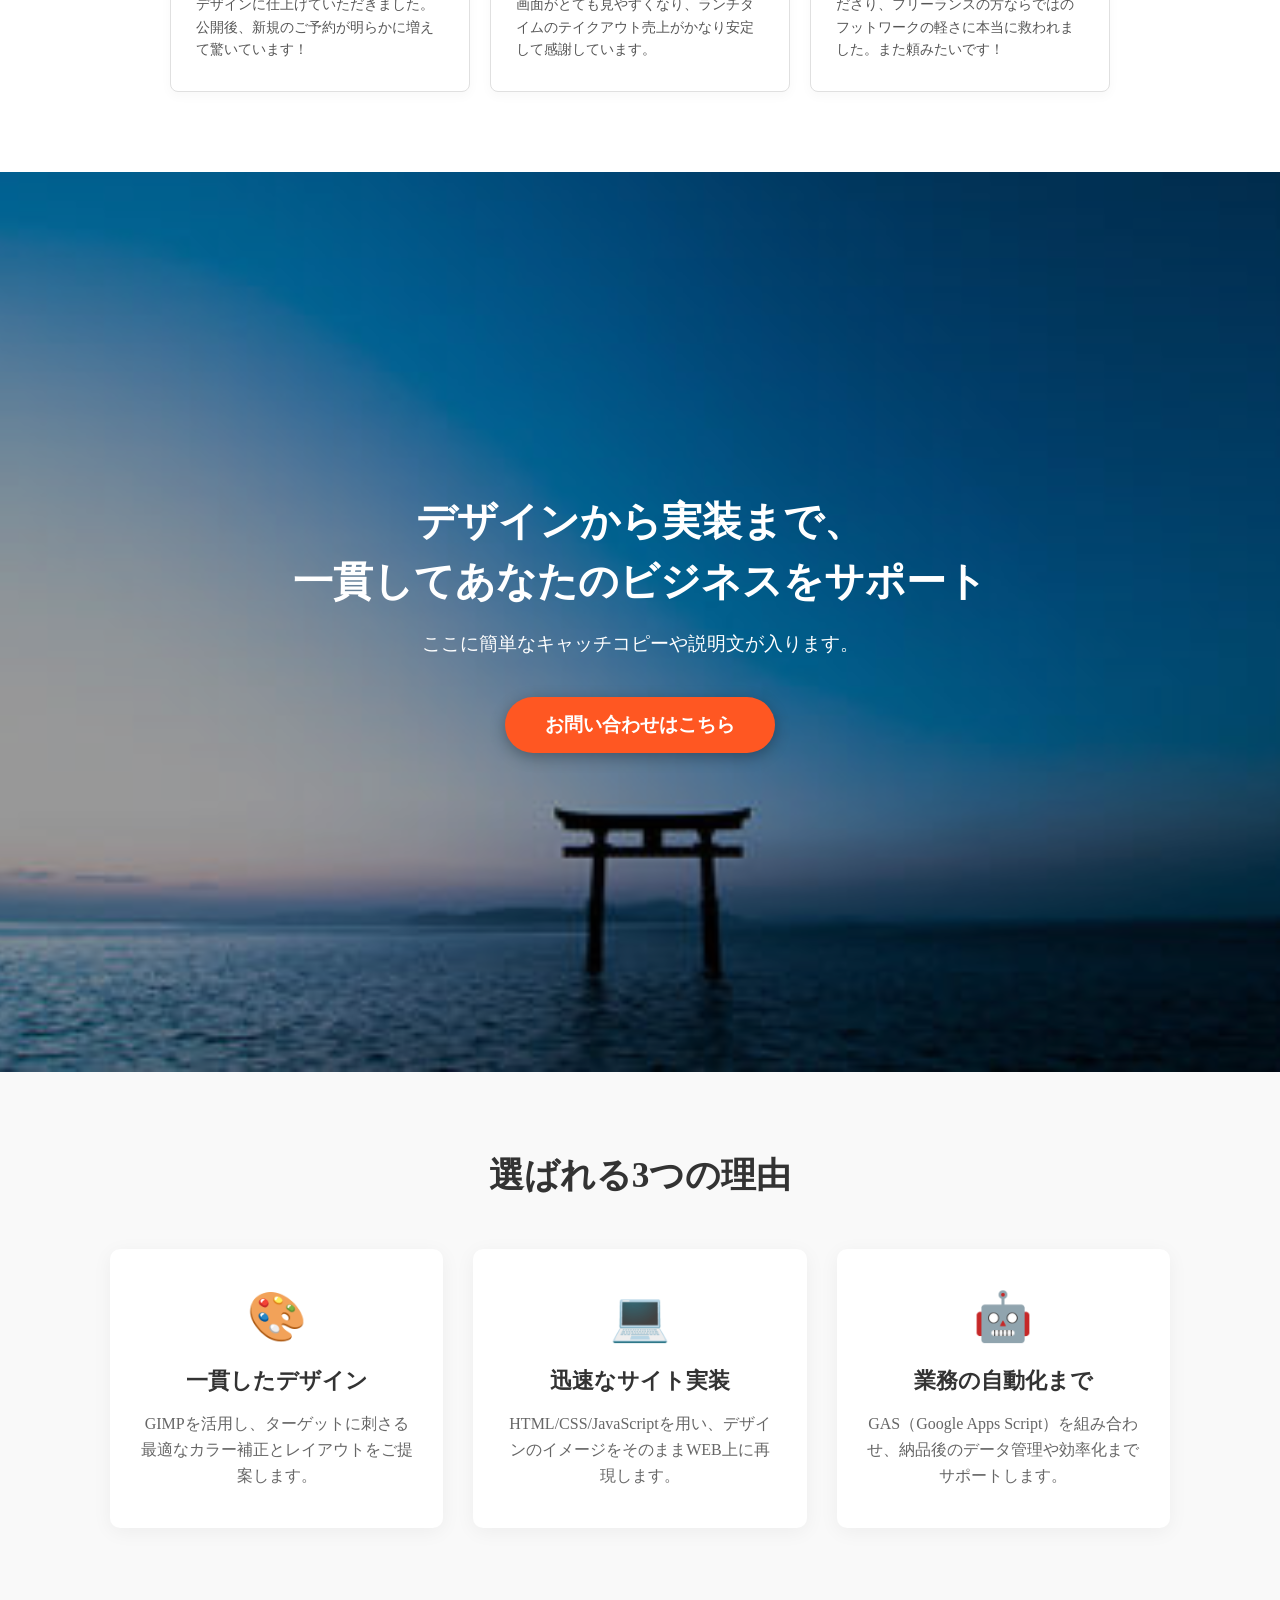
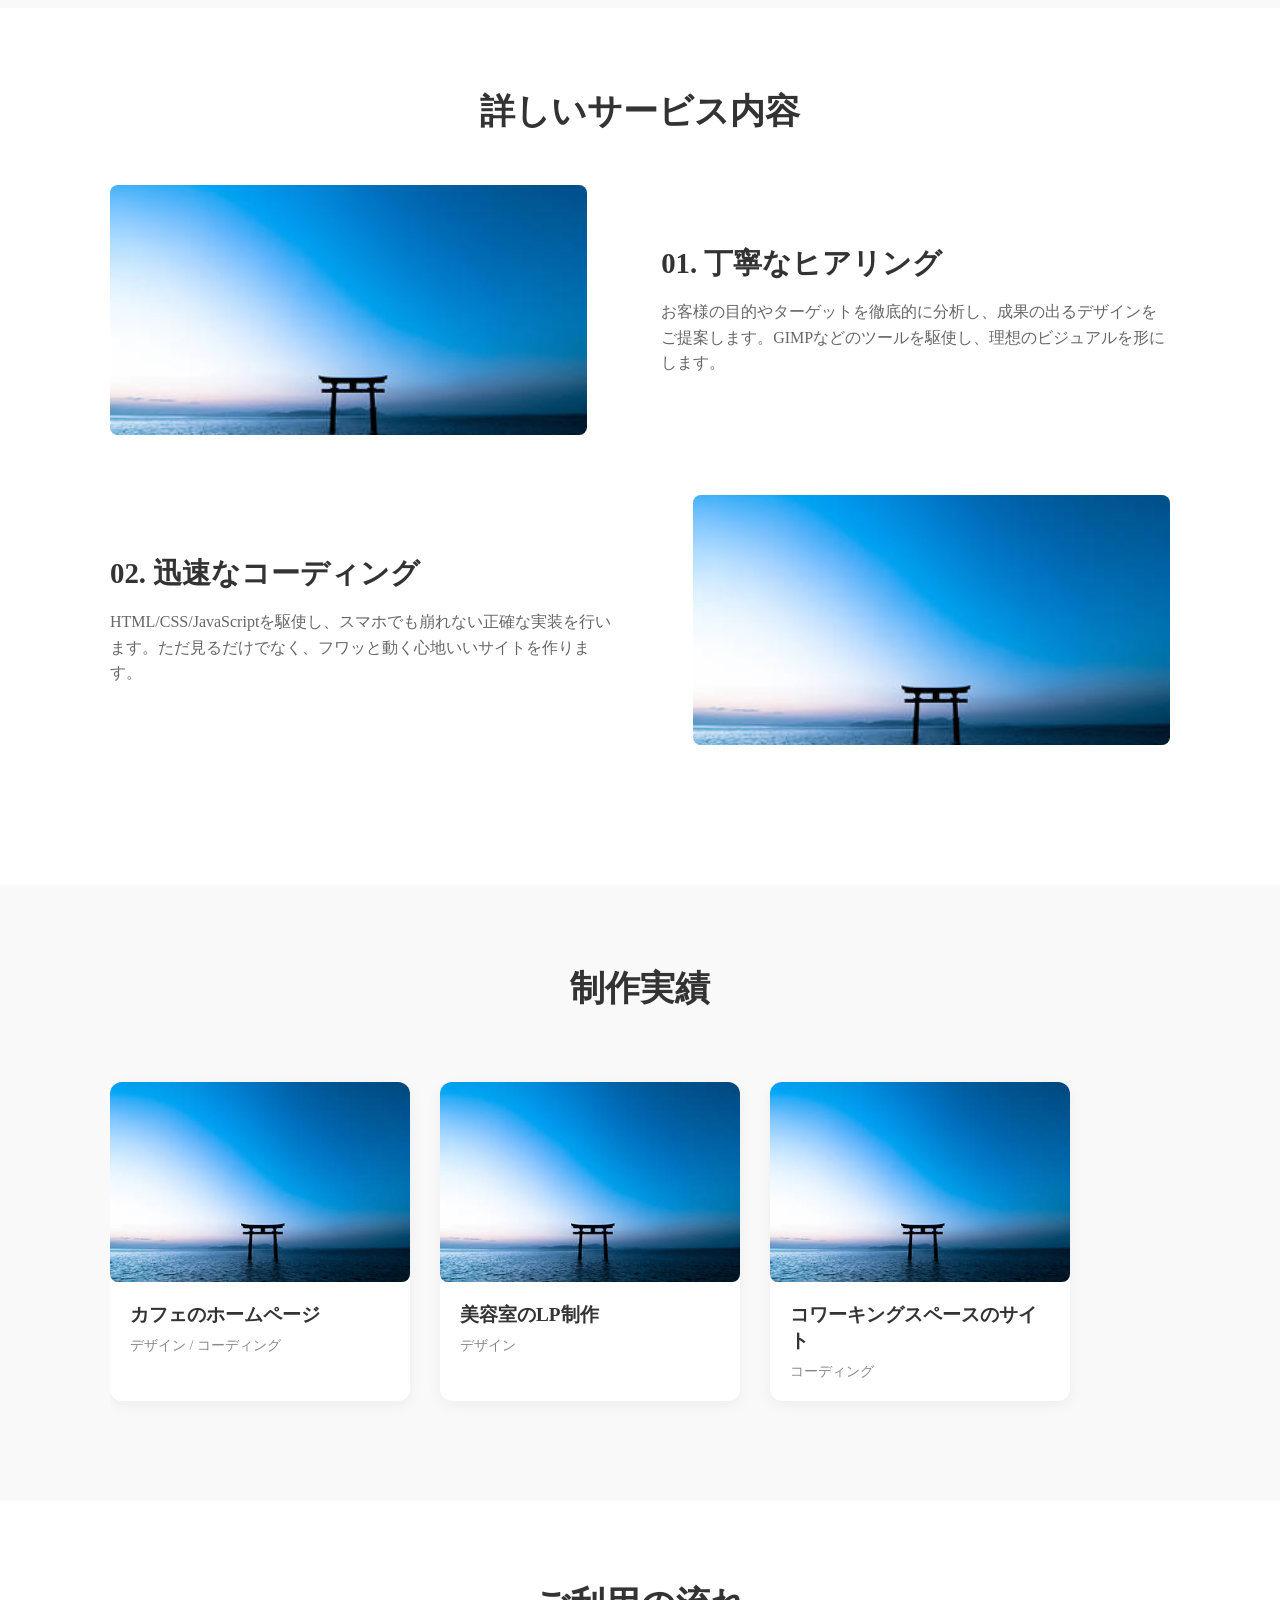
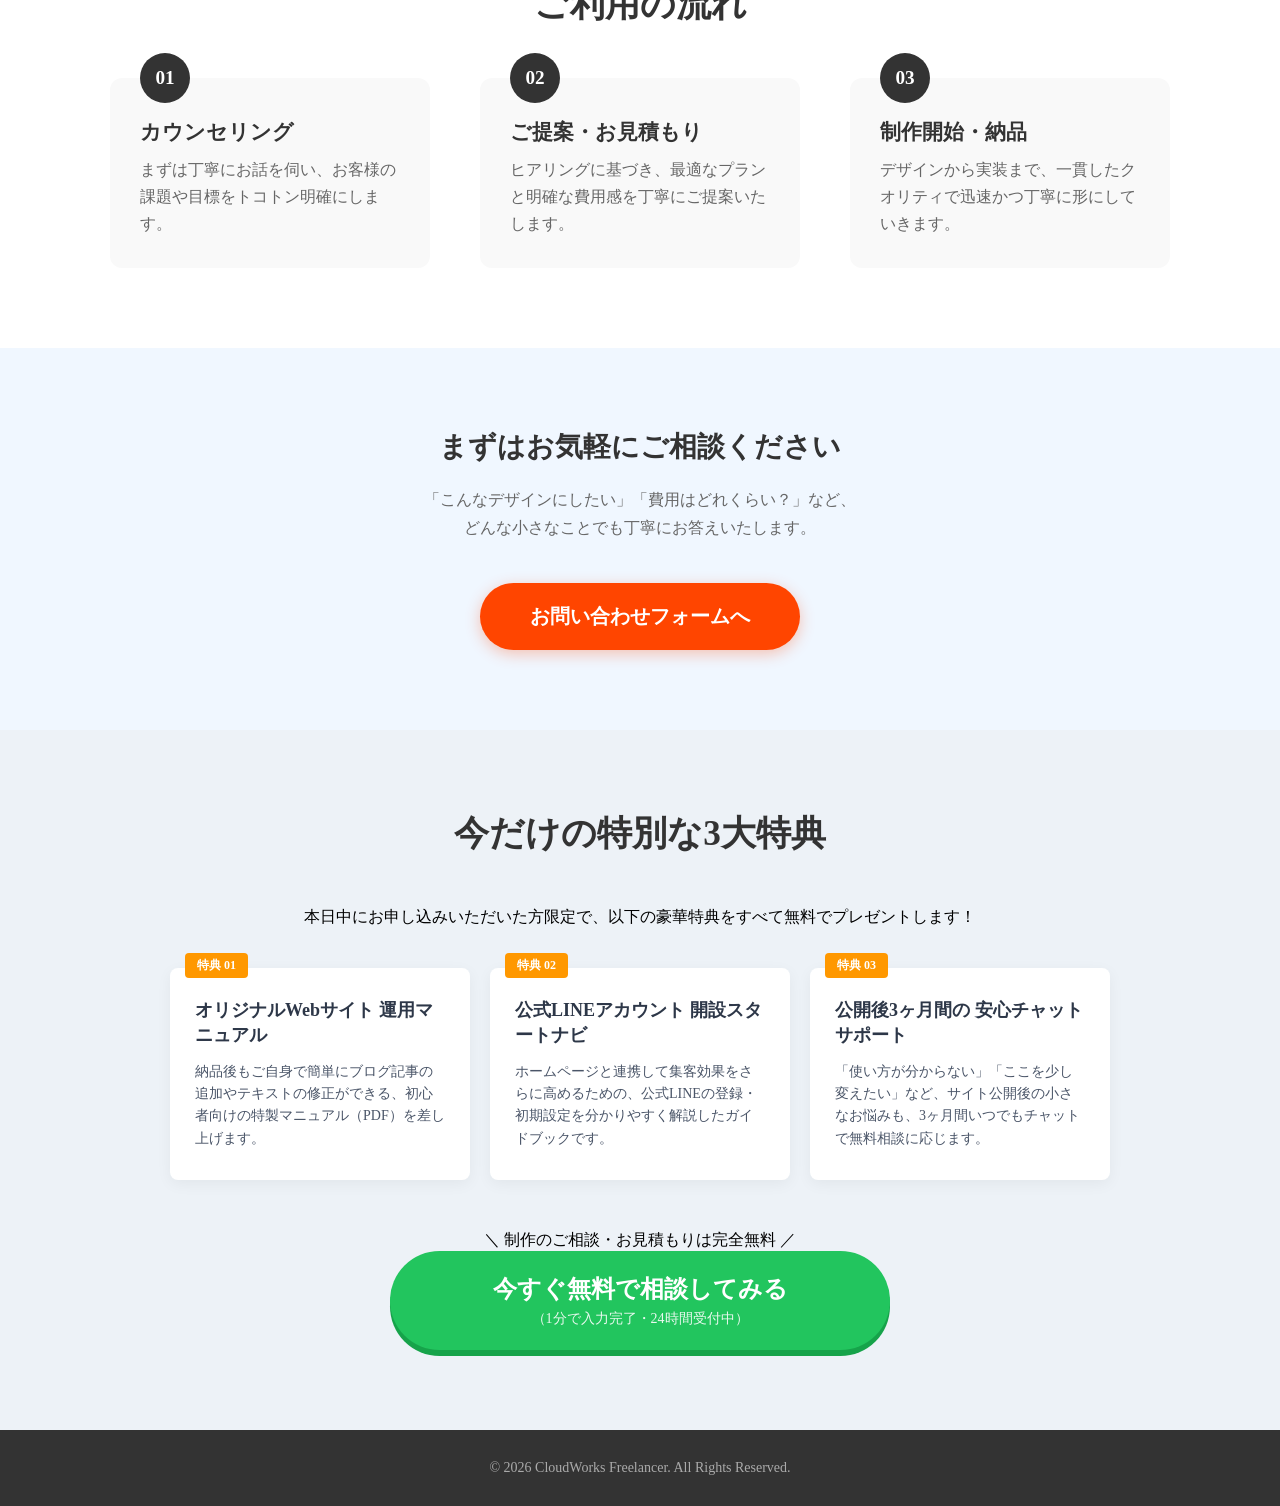
==== commit 85736ffc: "13th : メインボタン (目立つボタン)" ====
--- a/index.html
+++ b/index.html
@@ -254,11 +254,11 @@
                 </div>
 
             </div>
-            <div class="cta-action-area">
-                <p class="cta-lead">＼ 制作のご相談・お見積もりは完全無料 ／</p>
-                <a href="#" class="cta-button">
+            <div class="bonus-action-area">
+                <p class="bonus-lead">＼ 制作のご相談・お見積もりは完全無料 ／</p>
+                <a href="#" class="bonus-button">
                     今すぐ無料で相談してみる
-                    <span class="cta-button-sub">（1分で入力完了・24時間受付中）</span>
+                    <span class="bonus-button-sub">（1分で入力完了・24時間受付中）</span>
                 </a>
             </div>
 
--- a/style.css
+++ b/style.css
@@ -670,6 +670,47 @@
 }
 
 /* ==========================================
+   ⑧ 超主役：お申し込みCTAボタン（ベースの形と立体感）
+   ========================================== */
+.bonus-button {
+    display: inline-block; /* 🧱 <a>タグ（インライン）を、余白が効く頑丈な箱に変身！ */
+    max-width: 500px;      /* 📏 パソコンでも広がりすぎない安心のサイズ */
+    width: 100%;           /* 📱 スマホでは画面いっぱいに（100%）広がる */
+    
+    /* 🎨 誰もが「あ、ボタンだ！」と一瞬で認識する、鮮やかな「緑（#22c55e）」 */
+    background-color: #22c55e; 
+    color: #ffffff;        /* ✍️ 文字はクッキリ白抜き */
+    
+    font-size: 24px;       /* 📢 ページ内で一番大きなドカンとした文字サイズ */
+    font-weight: bold;
+    text-decoration: none; /* 🔗 リンク特有の下線を消し去る */
+    
+    padding: 22px 30px;    /* ↕️ 上下に極厚の余白をつけて、圧倒的な押しやすさを確保 */
+    border-radius: 50px;   /* 📐 両端を完全な丸み（カプセル型）にして、クリックしやすさを演出 */
+
+    box-shadow: 0 6px 0 #16a34a;
+    
+    /* ✨ なめらかな動き：マウスを乗せた時のアニメーションを0.2秒かけて優しく動かす */
+    transition: all 0.2s ease;
+}
+
+/* ✍️ ボタンの中の、小さなおまけ文言（サブテキスト） */
+.bonus-button-sub {
+    display: block;        /* 🧱 縦に並べるためにブロック要素に変身 */
+    font-size: 14px;       /* 👀 メイン文字の半分くらいの目立たないサイズ */
+    font-weight: normal;
+    margin-top: 5px;       /* ↕️ 上のメイン文字とのちょっとした隙間 */
+    opacity: 0.9;          /* 👻 ほんの少しだけ透けさせて、メインを引き立てる */
+}
+
+/* 🕹️ マウスがボタンの上に乗ったとき（ホバー）のプロの演出 */
+.bonus-button:hover {
+    background-color: #26d968; /* ☀️ パッと明るい緑色に変身させて「押せるよ！」とアピール */
+    transform: translateY(3px); /* 🛩️ 下に3pxだけ沈み込ませる（ボタンを押した感覚の再現） */
+    box-shadow: 0 5px 15px rgba(34, 197, 94, 0.3); /* 🟢 ボタンの周りに緑色のオーラ（影）をふわっと纏わせる */
+}
+
+/* ==========================================
    💻 パソコン用の画面幅になったときの切り替え設定
 ========================================== */
 @media (min-width: 768px) {
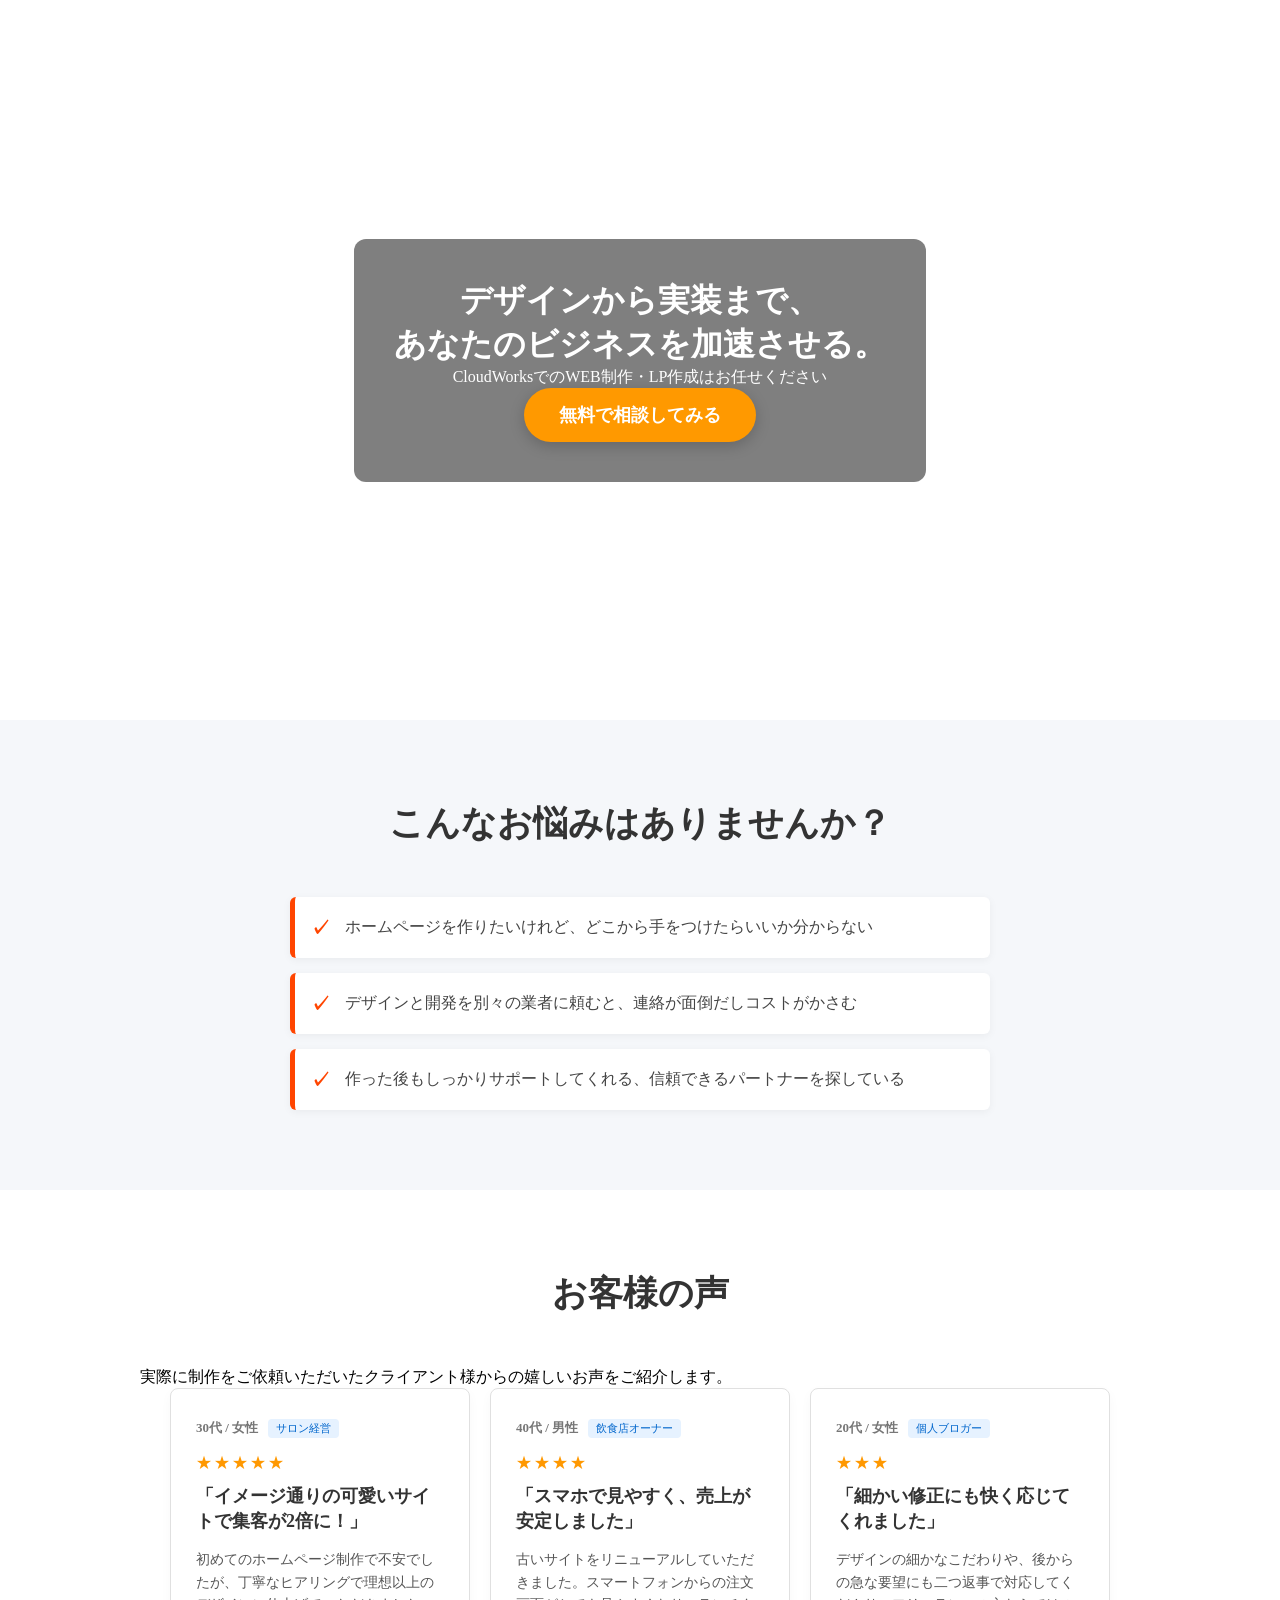
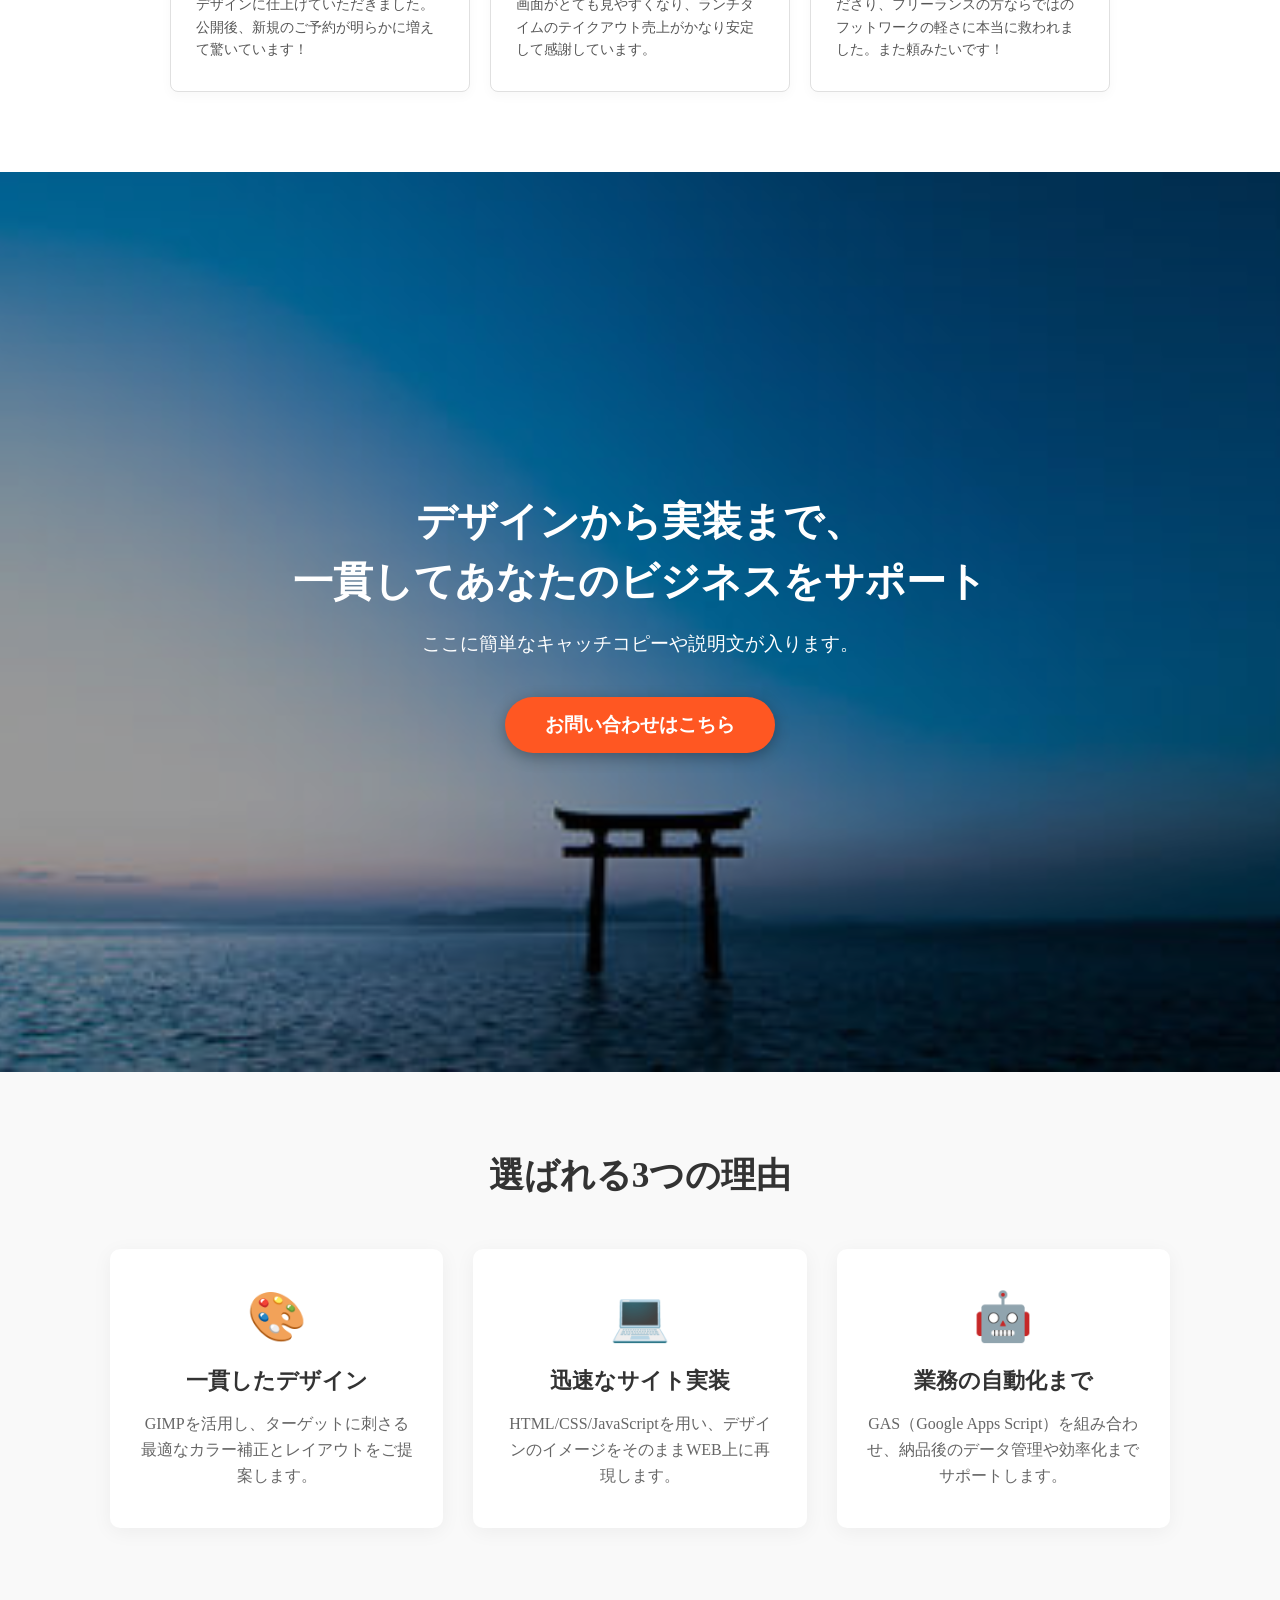
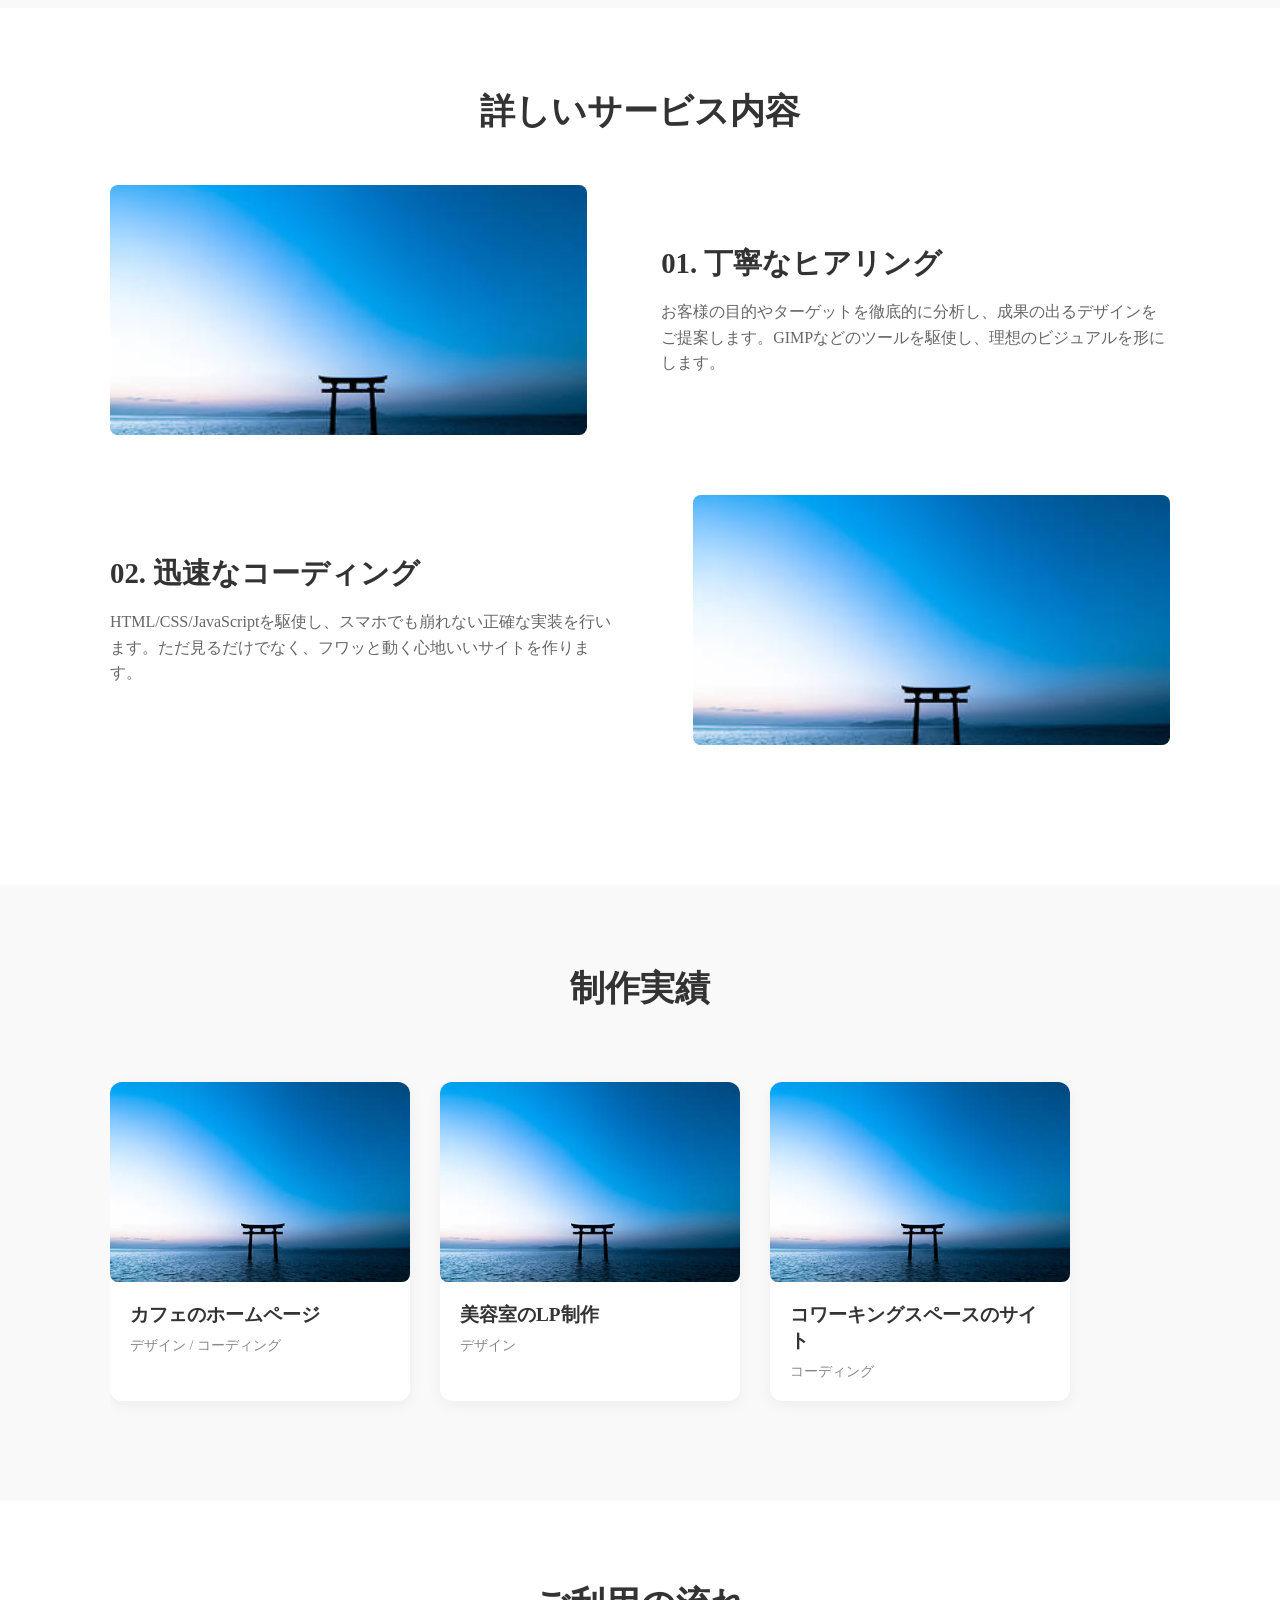
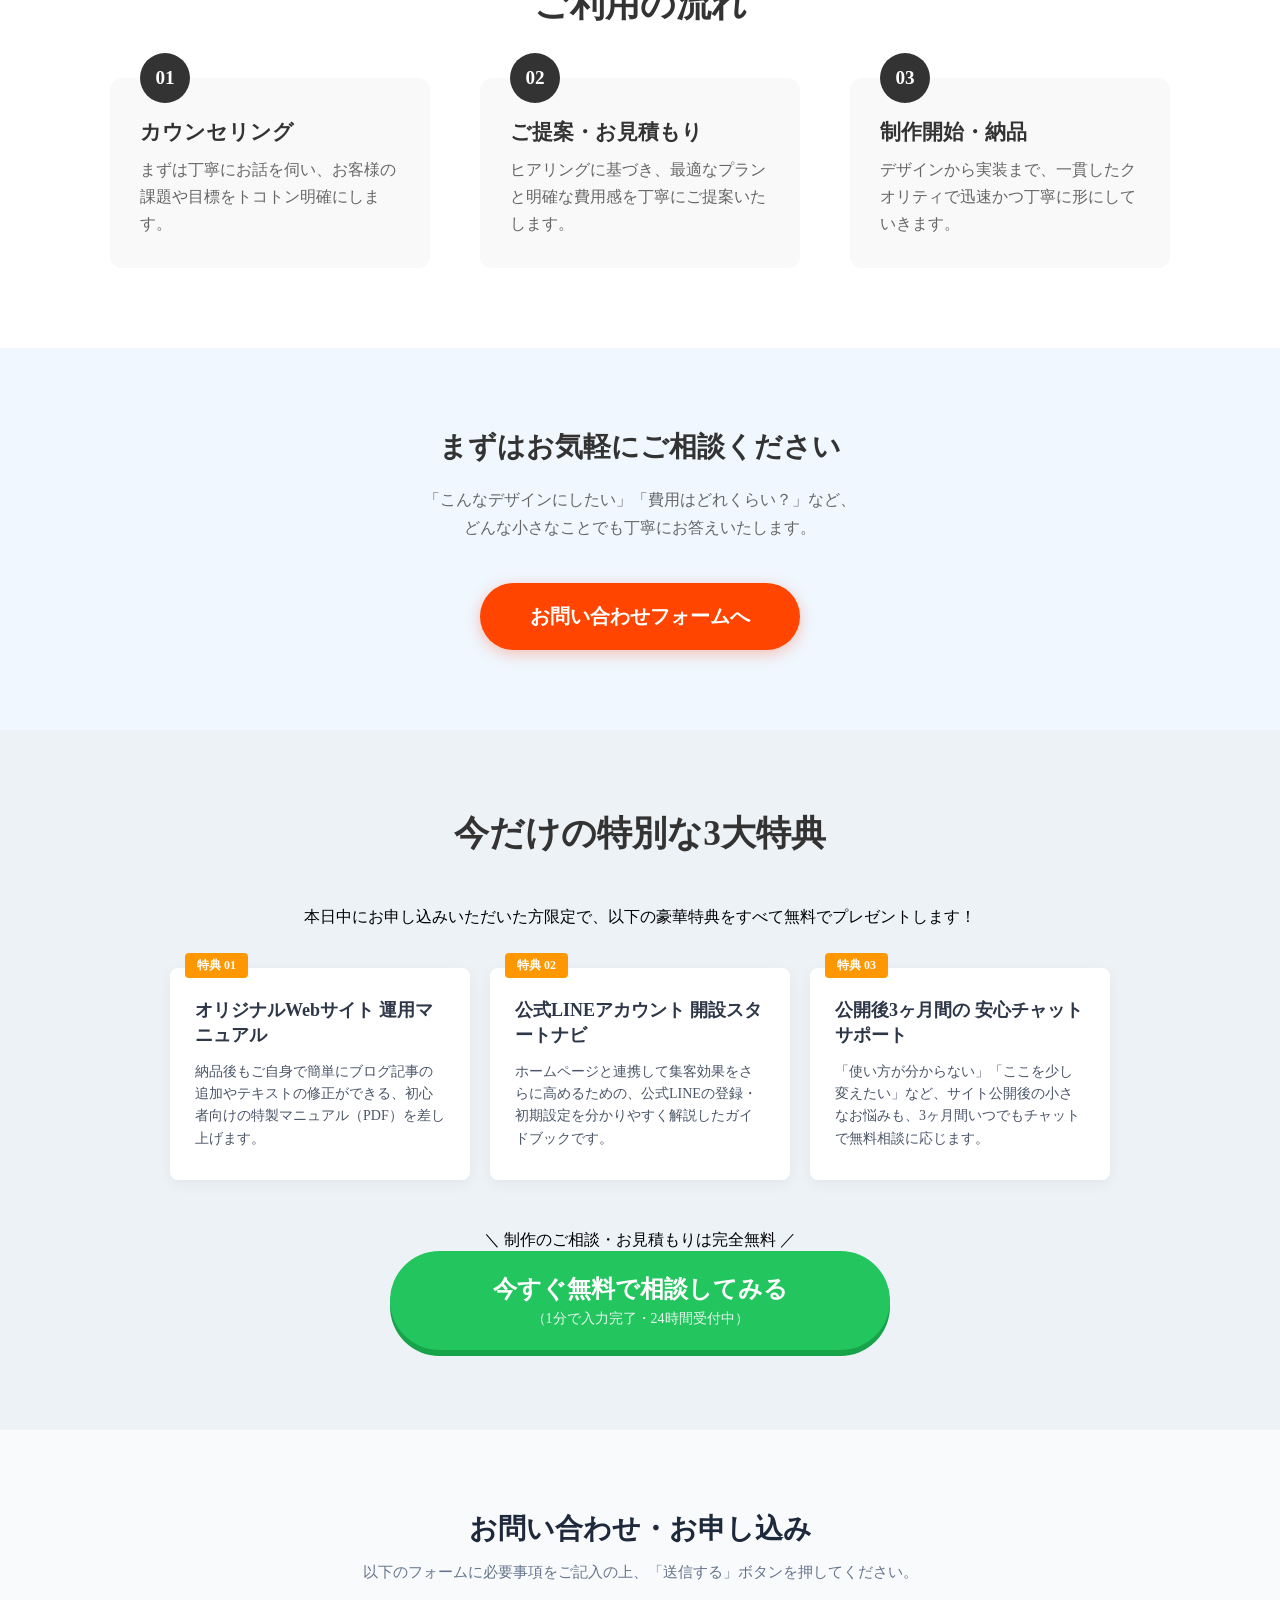
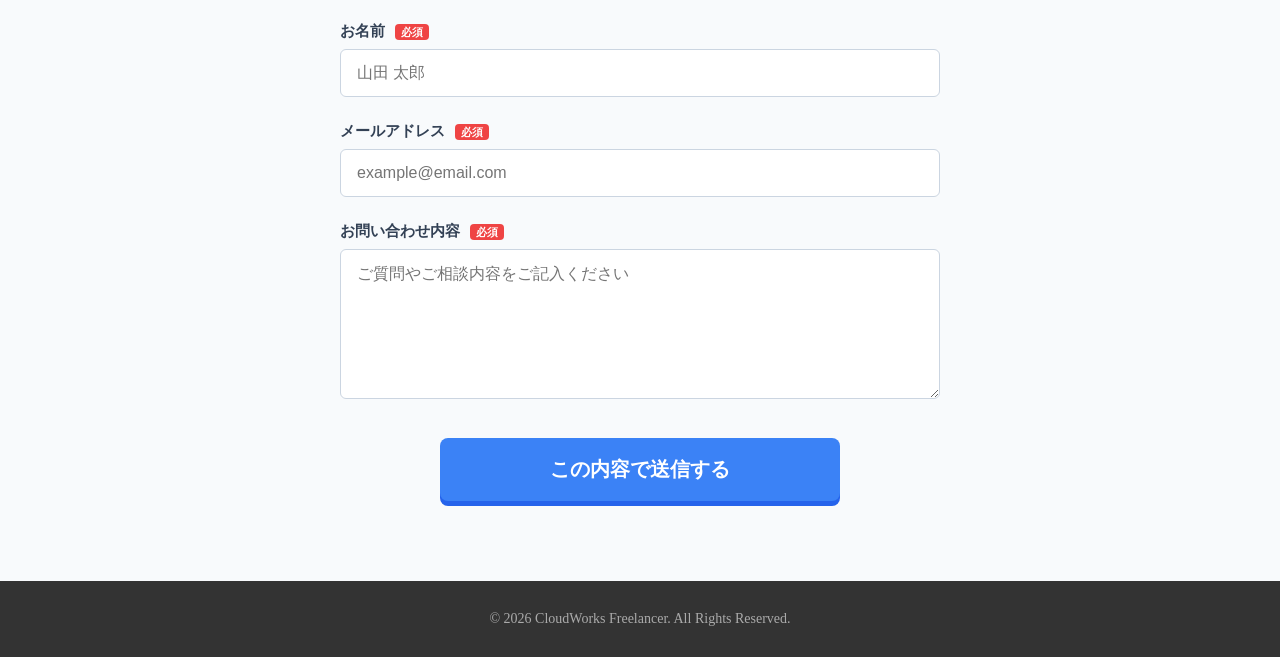
==== commit 7cff1ac1: "14th : お問い合わせフォーム" ====
--- a/index.html
+++ b/index.html
@@ -265,6 +265,36 @@
         </div>
     </section>
 
+    <section class="contact-section">
+        <div class="contact-container">
+            <h2 class="contact-title">お問い合わせ・お申し込み</h2>
+            <p class="contact-subtitle">以下のフォームに必要事項をご記入の上、「送信する」ボタンを押してください。</p>
+
+            <form action="#" method="POST" class="contact-form">
+            
+                <div class="form-group">
+                    <label for="user-name" class="form-label">お名前 <span class="badge-required">必須</span></label>
+                    <input type="text" id="user-name" name="name" class="form-input" placeholder="山田 太郎" required>
+                </div>
+
+                <div class="form-group">
+                    <label for="user-email" class="form-label">メールアドレス <span class="badge-required">必須</span></label>
+                    <input type="email" id="user-email" name="email" class="form-input" placeholder="example@email.com" required>
+                </div>
+
+                <div class="form-group">
+                    <label for="user-message" class="form-label">お問い合わせ内容 <span class="badge-required">必須</span></label>
+                    <textarea id="user-message" name="message" class="form-textarea" placeholder="ご質問やご相談内容をご記入ください" required></textarea>
+                </div>
+
+                <div class="form-submit-wrap">
+                    <button type="submit" class="form-submit-btn">この内容で送信する</button>
+                </div>
+
+            </form>
+        </div>
+    </section>
+
     <footer class="footer">
         <div class="footer-container">
             <p class="copyright">&copy; 2026 CloudWorks Freelancer. All Rights Reserved.</p>
--- a/style.css
+++ b/style.css
@@ -168,7 +168,7 @@
     grid-template-columns: repeat(auto-fit, minmax(280px, 1fr));
     /* カードとカードの間のスキマ（縦横とも30pxあける） */
     gap: 30px;
-}
+    }
 
 /* 3つのカード、それぞれのデザイン（GIMPのレイヤー感覚） */
 .feature-item {
@@ -710,6 +710,139 @@
     box-shadow: 0 5px 15px rgba(34, 197, 94, 0.3); /* 🟢 ボタンの周りに緑色のオーラ（影）をふわっと纏わせる */
 }
 
+
+/* ==========================================
+   💻 お問い合わせフォーム
+========================================== */
+/* 🏢 フォームセクション全体の背景 */
+.contact-section {
+    background-color: #f8fafc; /* 🥛 画面の終わりをスッキリ見せる、優しい薄グレー */
+    padding: 80px 20px;        /* ↕️ 上下にしっかり余白をとって、前のセクションと区切る */
+}
+
+/* 🧺 フォームの内容を包む中央寄せの箱 */
+.contact-container {
+    max-width: 600px;          /* 📏 入力欄が横に広がりすぎない、一番入力しやすい「黄金の600px」 */
+    margin: 0 auto;            /* ↔️ おなじみ！自分自身を画面の真ん中に寄せる呪文 */
+    text-align: center;        /* ✍️ 中にあるタイトルや説明文を真ん中に寄せる */
+}
+
+/* 📢 メインタイトル */
+.contact-title {
+    font-size: 28px;
+    font-weight: bold;
+    color: #1e293b;
+    margin-bottom: 15px;       /* ↕️ 下のサブタイトルとの隙間 */
+}
+
+/* 💬 サブタイトル（説明文） */
+.contact-subtitle {
+    font-size: 15px;
+    color: #64748b;            /* 🎨 少しだけマイルドなグレーにして読みやすく */
+    margin-bottom: 40px;       /* ↕️ これから作る入力フォームとの間のしっかりとした隙間 */
+}
+
+/* 📦 1つの入力項目を包むグループ（縦並びの隙間作り） */
+.form-group {
+    text-align: left;          /* 👈 【超重要】親がcenterなので、中身（ラベルなど）は左揃えにリセットする */
+    margin-bottom: 25px;       /* ↕️ 項目と項目の間の心地よい隙間 */
+}
+
+/* 🏷️ 項目のタイトル（お名前、メールアドレスなど） */
+.form-label {
+    display: block;            /* 🧱 縦並びにするためにブロック要素に変身！ */
+    font-size: 15px;
+    font-weight: bold;
+    color: #334155;
+    margin-bottom: 8px;        /* ↕️ ラベルと入力欄の間の隙間 */
+}
+
+/* 🔴 必須マークのバッジ */
+.badge-required {
+    background-color: #ef4444; /* 🔥 パッと目を引く赤色 */
+    color: #ffffff;
+    font-size: 11px;
+    font-weight: bold;
+    padding: 2px 6px;
+    border-radius: 4px;
+    margin-left: 6px;          /* 👈 ラベルの文字との隙間 */
+    vertical-align: middle;    /* 🧘‍♀️ 文字の高さの真ん中に綺麗に揃える */
+}
+
+/* 📥 1行の入力欄（お名前・メールアドレス） */
+.form-input {
+    width: 100%;               /* ↔️ 親の600pxいっぱいに広げる */
+    padding: 14px 16px;        /* ↕️ スマホでも文字が入力しやすい、ゆったりした厚み */
+    font-size: 16px;           /* ✍️ スマホでズームアップされない絶妙な文字サイズ */
+    border: 1px solid #cbd5e1; /* 🎨 主張しすぎない上品なグレーの枠線 */
+    border-radius: 6px;        /* 📐 角を少しだけ丸めて優しく */
+    background-color: #ffffff;
+    
+    /* 🍏 MacやiPhone独自の、入力欄の勝手な影（デフォルトデザイン）をリセットして綺麗にする */
+    -webkit-appearance: none;
+    appearance: none;
+}
+
+/* 💬 複数行の入力欄（お問い合わせ内容） */
+.form-textarea {
+    width: 100%;               /* ↔️ 横幅いっぱい */
+    height: 150px;             /* ↕️ 最初からたっぷり書けるように高さを固定 */
+    padding: 14px 16px;        
+    font-size: 16px;           
+    border: 1px solid #cbd5e1; 
+    border-radius: 6px;        
+    background-color: #ffffff;
+    
+    /* 📐 ユーザーが右下をドラッグして、縦方向にだけサイズ変更できるようにする（横崩れ防止） */
+    resize: vertical; 
+    
+    -webkit-appearance: none;
+    appearance: none;
+}
+
+/* 🧺 送信ボタンを包むエリア（真ん中に寄せるため） */
+.form-submit-wrap {
+    text-align: center;        /* 🎯 ボタン自身をこのエリアの真ん中にドカンと配置する */
+    margin-top: 35px;          /* ↕️ 上の入力欄とのしっかりとした間隔 */
+}
+
+/* 🚀 送信ボタン本体（buttonタグ） */
+.form-submit-btn {
+    display: inline-block;
+    max-width: 400px;          /* 📏 フォームの600pxより少しスリムな、押しやすいサイズ */
+    width: 100%;               /* 📱 スマホでは横幅いっぱい（100%）に広がる */
+    
+    /* 🎨 誠実さと安心感を与える「信頼のブルー（#3b82f6）」 */
+    background-color: #3b82f6; 
+    color: #ffffff;            /* ✍️ 文字は白抜き */
+    
+    font-size: 20px;           /* 📢 しっかり目立つ大きめの文字 */
+    font-weight: bold;
+    padding: 18px 30px;        /* ↕️ 指でタップしやすい極厚の押しやすさ */
+    border-radius: 8px;        /* 📐 入力欄の丸み（6px）に合わせて、少しカチッとした四角丸に */
+    
+    /* 🛠️ buttonタグ特有の「生まれつきのダサい枠線」を綺麗さっぱり消し去る */
+    border: none; 
+    
+    /* 🏔️ 爆音ボタンと同じ！影（box-shadow）を使ったガタつかない立体感（#2563eb = 濃い青） */
+    box-shadow: 0 5px 0 #2563eb; 
+    
+    /* 👆 マウスを乗せたときに「押せるよ」とわかるように矢印を指マーク（ポインター）に変える */
+    cursor: pointer; 
+    
+    /* ✨ なめらかな動きの魔法 */
+    transition: all 0.2s ease;
+}
+
+/* 🕹️ 送信ボタンにマウスを乗せたとき（ホバー） */
+.form-submit-btn:hover {
+    background-color: #60a5fa; /* ☀️ パッと明るい爽やかな青色に変身 */
+    transform: translateY(2px); /* 🛩️ 下に2pxだけ心地よく沈み込ませる */
+    
+    /* 🏔️ 2px沈んだ分、下の立体影を「5px」から「3px」に減らす！これでガタつかない！ */
+    box-shadow: 0 3px 0 #2563eb, 0 8px 20px rgba(59, 130, 246, 0.25); 
+}
+
 /* ==========================================
    💻 パソコン用の画面幅になったときの切り替え設定
 ========================================== */
